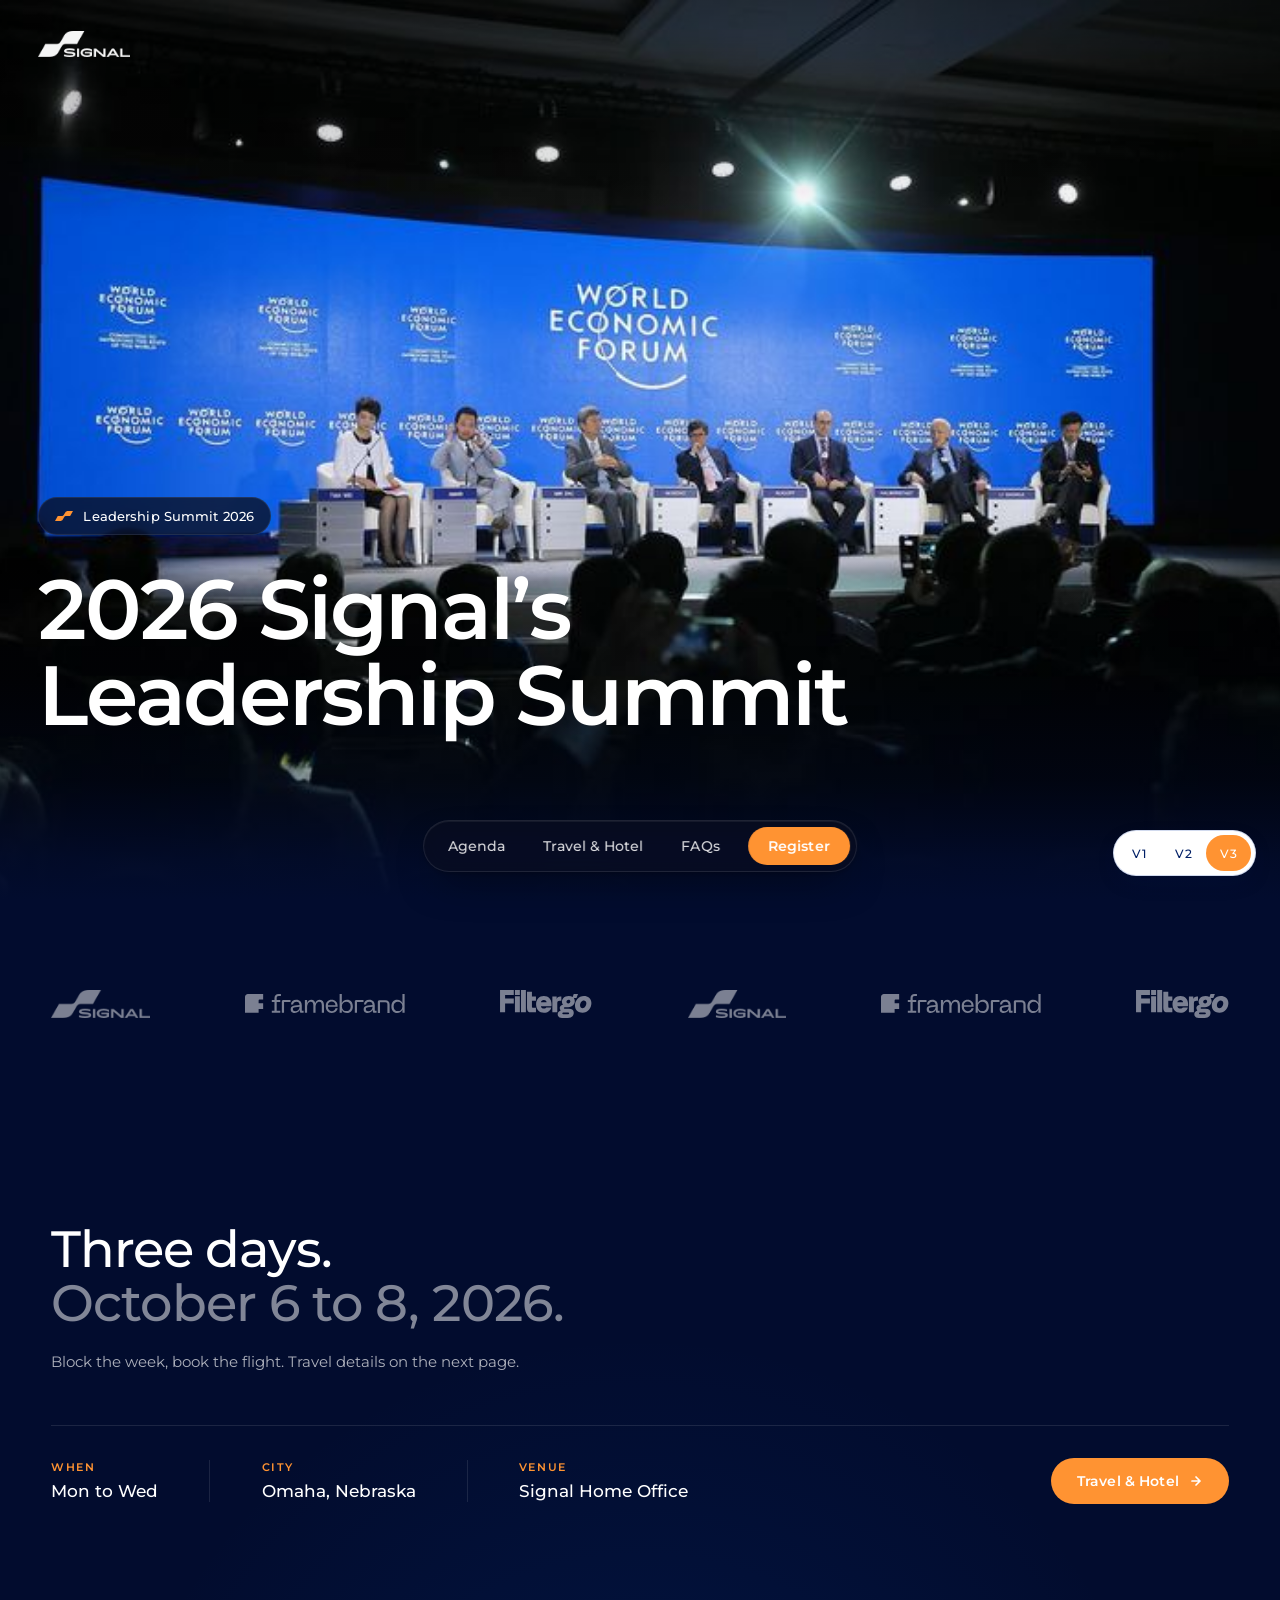
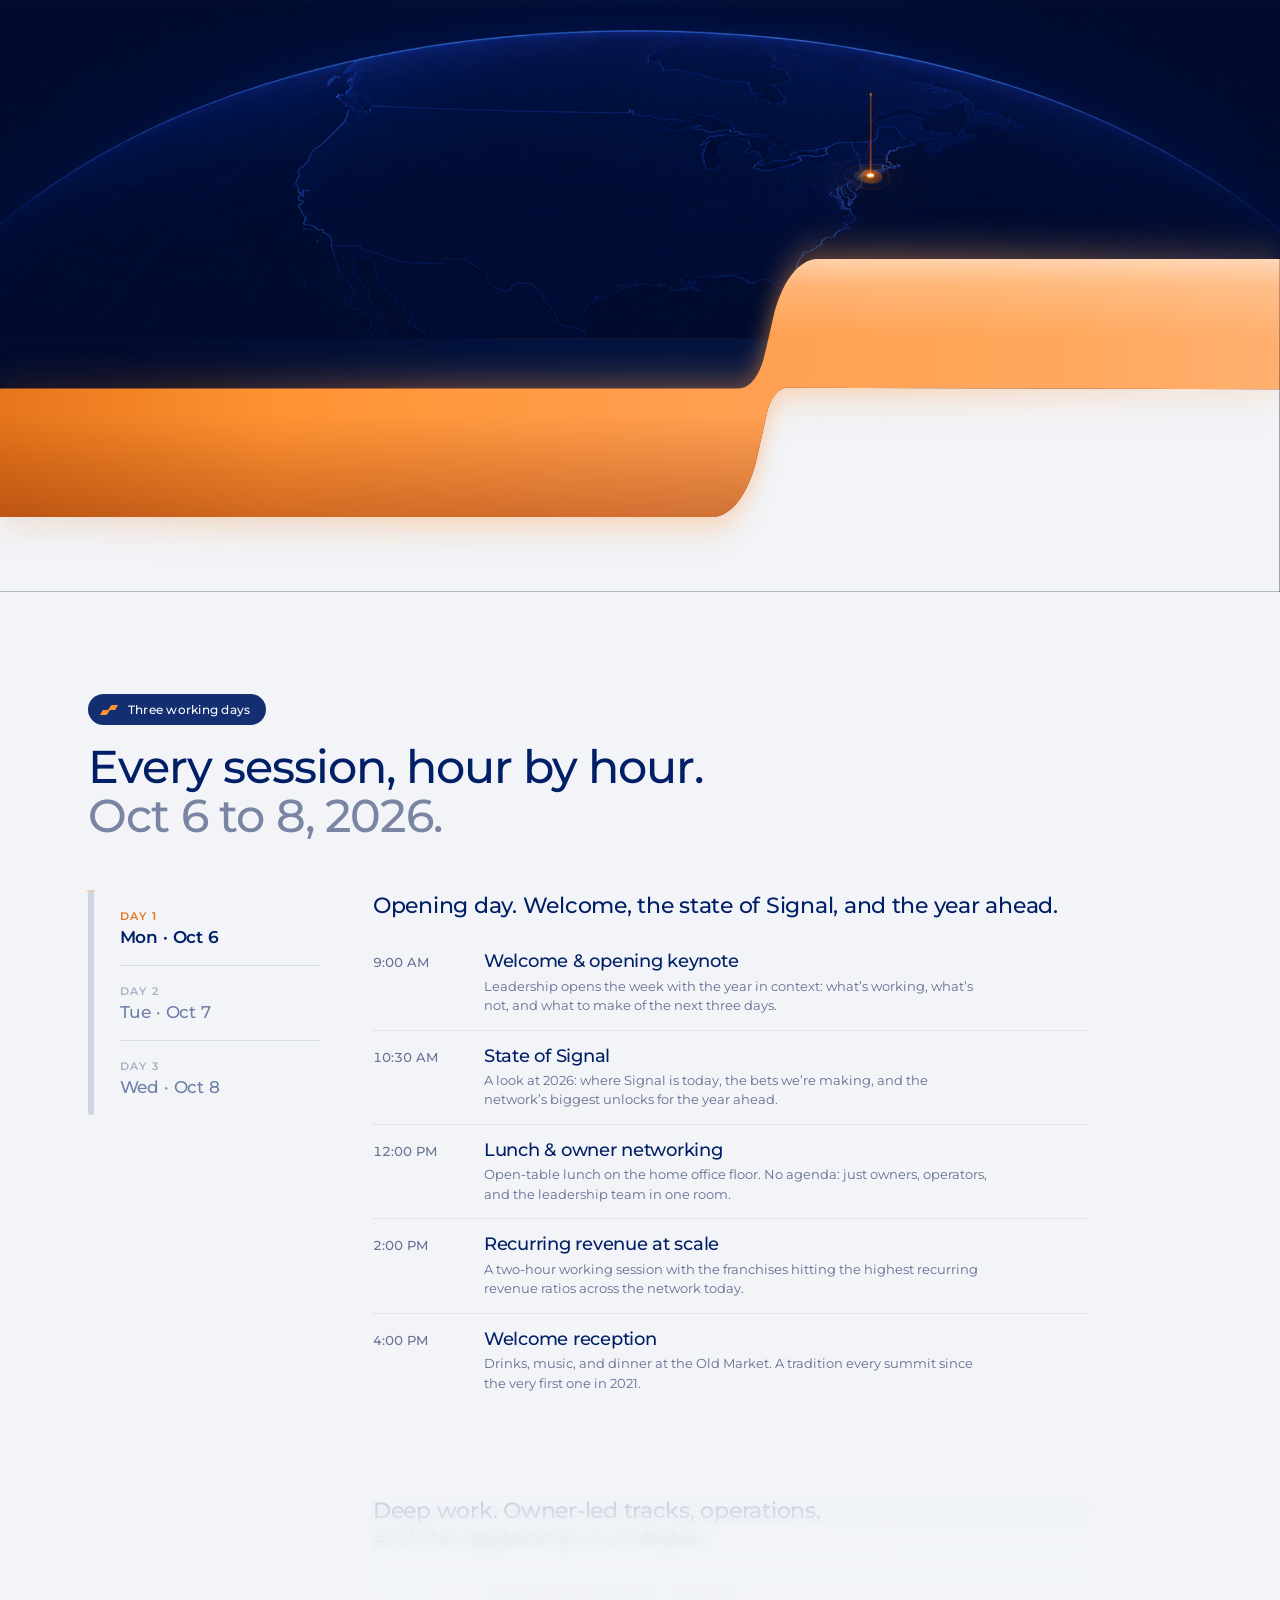
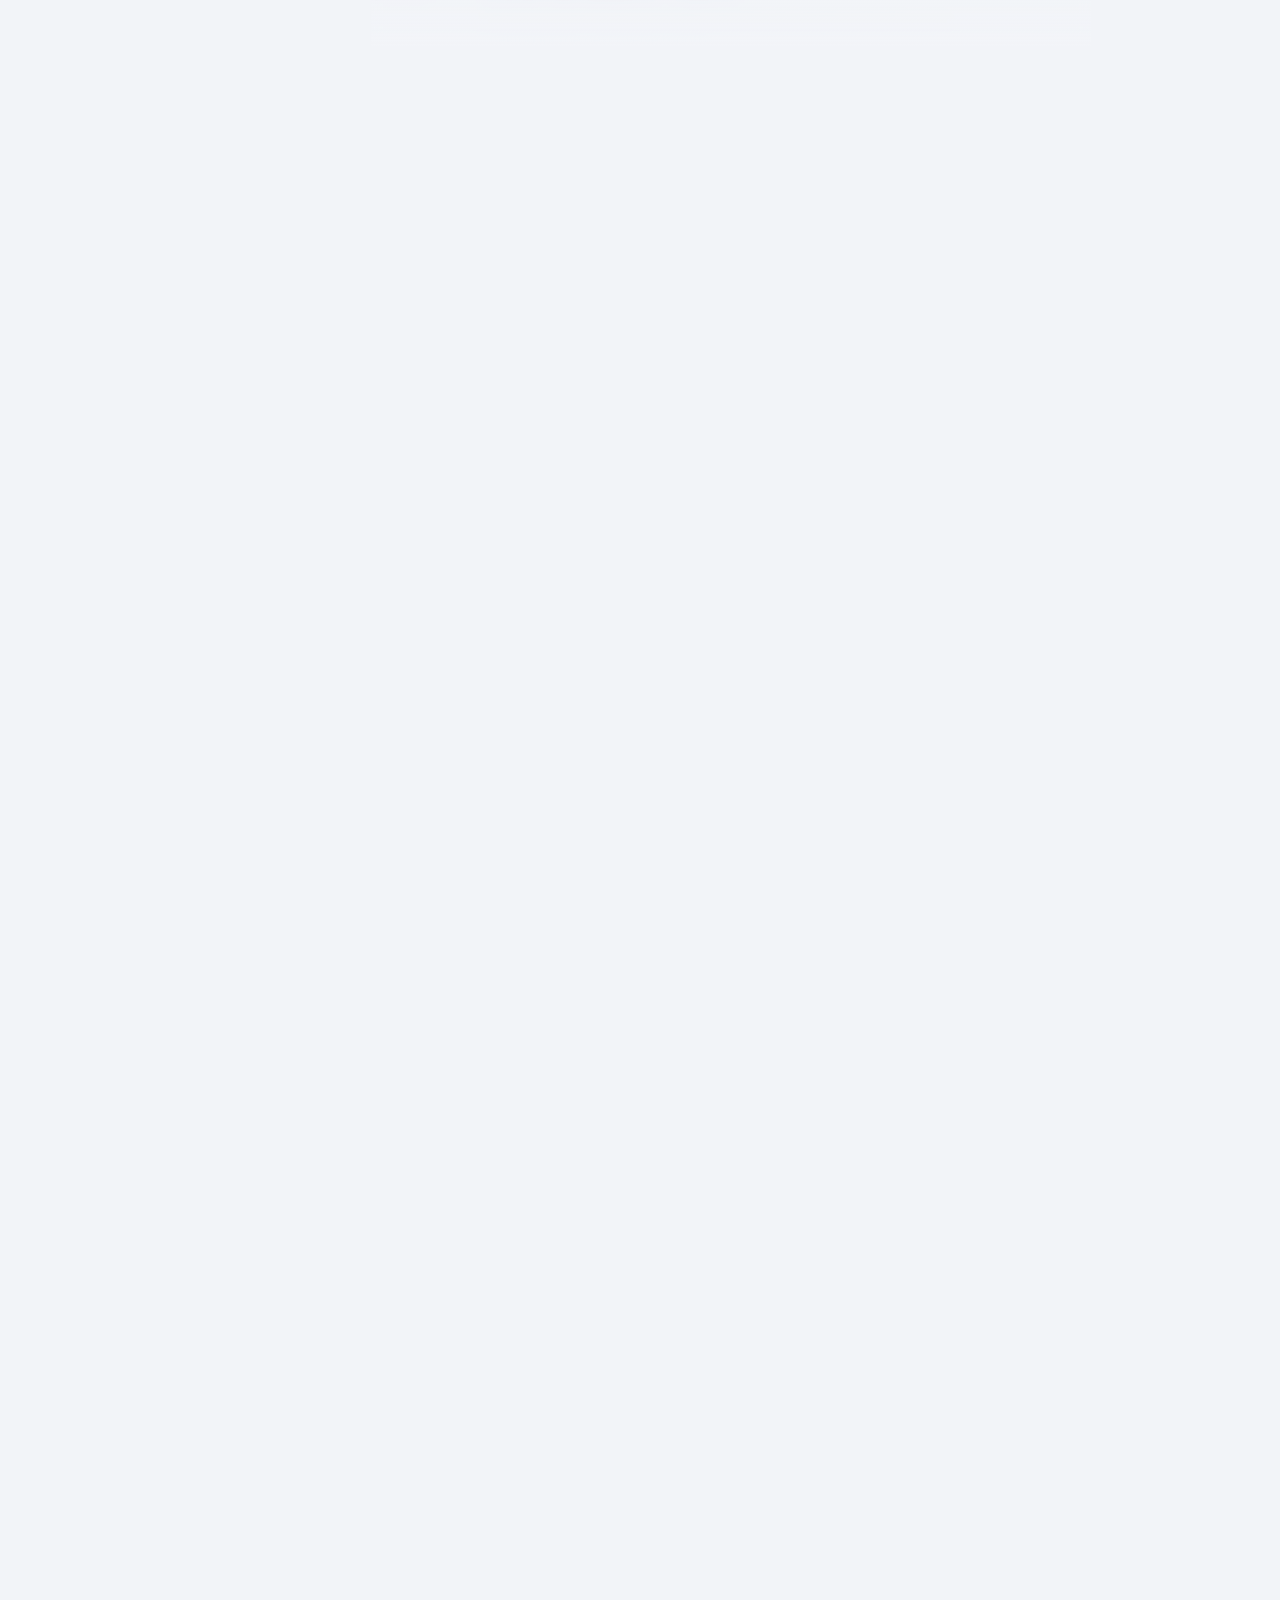
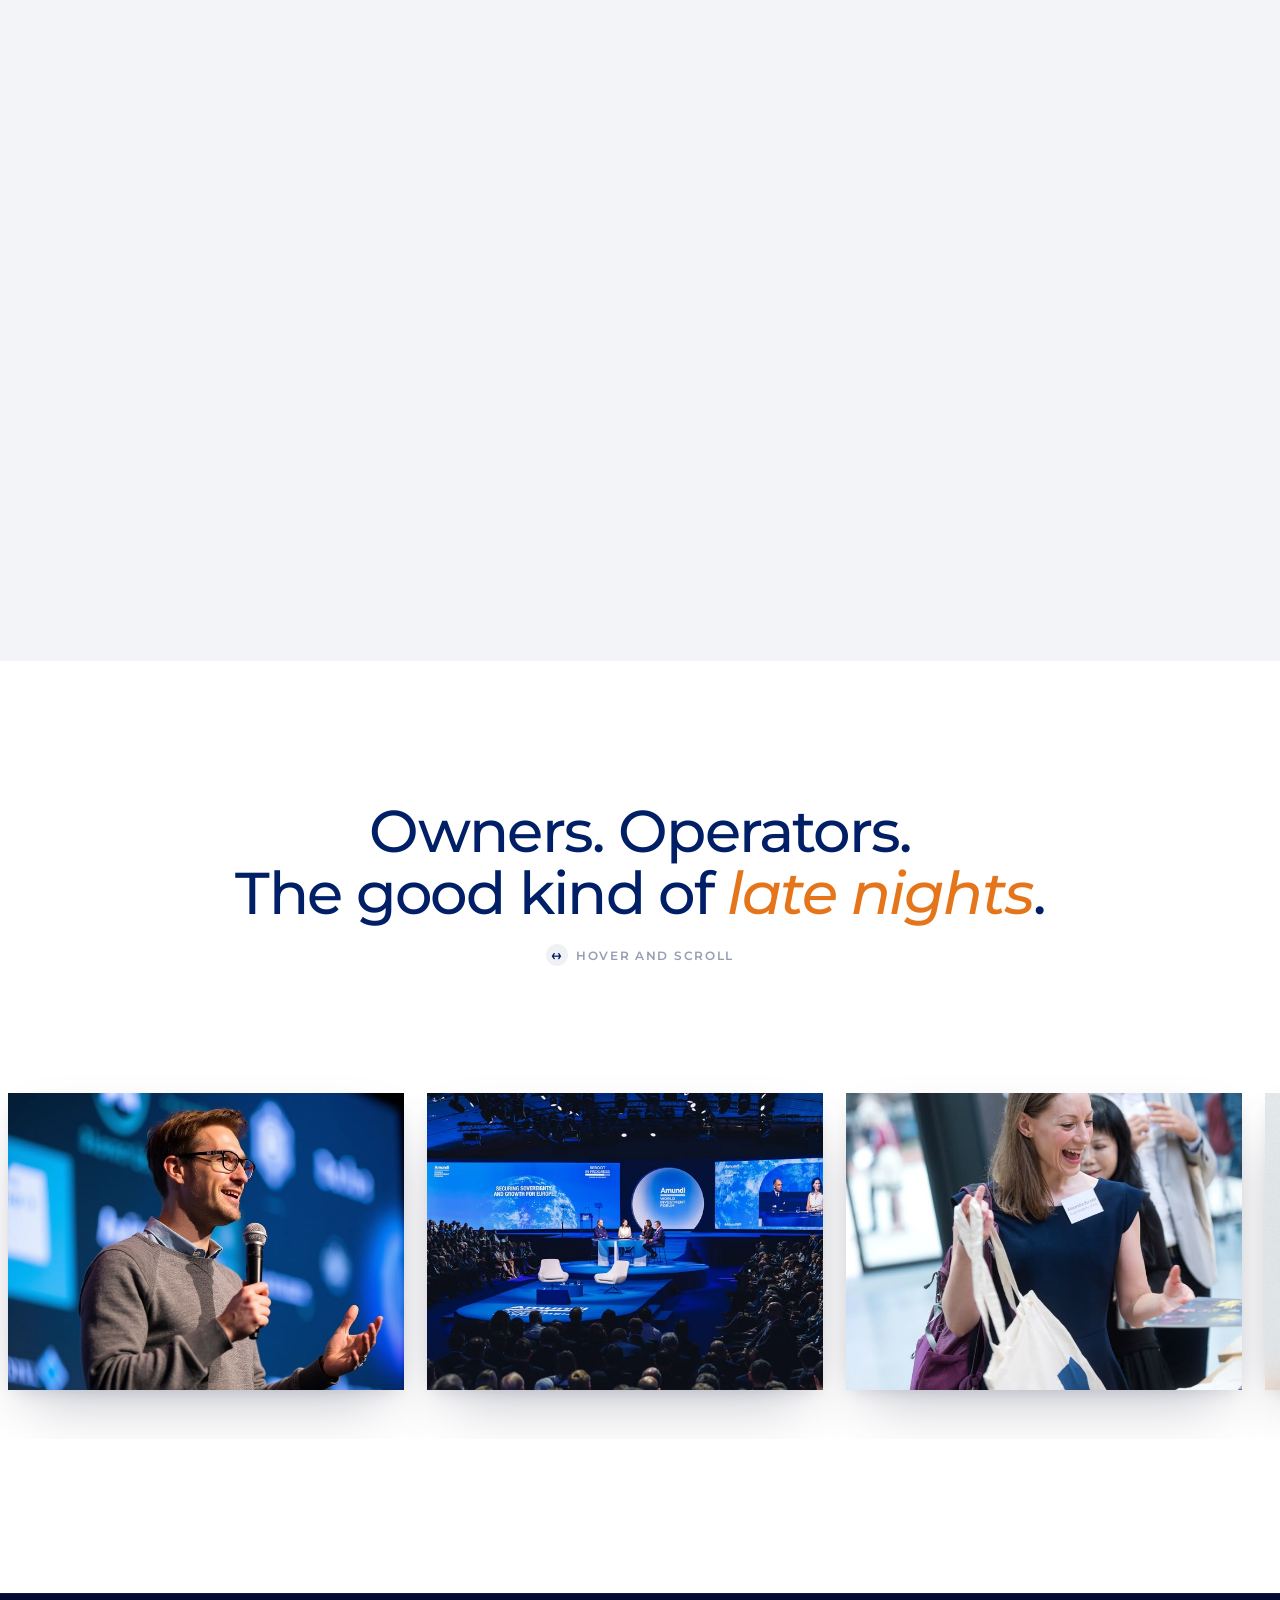
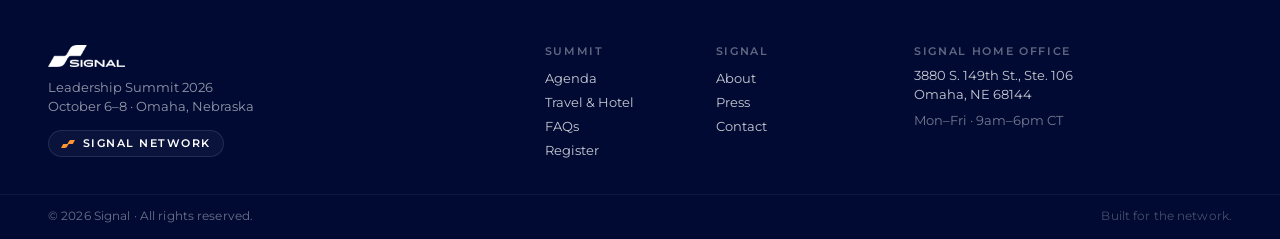
==== site/index.html @ 384e2e18 "Swap V1 and V3: V3 is now the site root Vercel's filesystem matching beat the previous rewrite rules" ====
<!doctype html>
<html lang="en">
<head>
  <meta charset="utf-8" />
  <meta name="viewport" content="width=device-width, initial-scale=1" />
  <title>Leadership Summit 2026 — Signal · V3</title>
  <meta name="description" content="Signal Leadership Summit 2026 — three days for franchise leaders. October 6–8, 2026, Omaha, NE." />

  <link rel="preconnect" href="https://fonts.googleapis.com" />
  <link rel="preconnect" href="https://fonts.gstatic.com" crossorigin />
  <link rel="stylesheet" href="https://fonts.googleapis.com/css2?family=Montserrat:wght@400;500;600;700&display=swap" />

  <link rel="stylesheet" href="styles.css" />
</head>
<body>

  <!-- ============================================================== -->
  <!-- NAV — transparent over hero, full-width, matches Digidop pattern -->
  <!-- ============================================================== -->
  <header class="nav">
    <div class="nav__inner">
      <a class="nav__logo" href="/" aria-label="Signal — home">
        <img src="assets/signal-logo.png" alt="Signal" class="nav__logo-img" />
      </a>
    </div>
  </header>

  <!-- ============================================================== -->
  <!-- FLOATING TRAY — center-screen, bottom-anchored pill nav.        -->
  <!-- Adapts color to the section behind it (dark/light) via JS.      -->
  <!-- Register sits on the right as a filled CTA.                     -->
  <!-- ============================================================== -->
  <nav class="tray-nav" aria-label="Sections" data-theme="dark">
    <div class="tray-nav__group">
      <a href="agenda.html" class="tray-nav__link">Agenda</a>
      <a href="travel.html" class="tray-nav__link">Travel &amp; Hotel</a>
      <a href="faqs.html" class="tray-nav__link">FAQs</a>
    </div>
    <a href="register.html" class="tray-nav__cta">Register</a>
  </nav>

  <main>

    <!-- ============================================================== -->
    <!-- HERO — full-bleed video background, twin pills, big headline    -->
    <!-- Bottom fades smoothly to Signal Blue for next section's seam.   -->
    <!-- ============================================================== -->
    <section class="hero">
      <video class="hero__video"
             src="assets/video-thumbnail.mov"
             poster="assets/video-thumbnail.jpeg"
             autoplay muted loop playsinline
             preload="auto"
             aria-hidden="true"></video>

      <!-- Layered overlays:
           - top vignette so nav reads clearly
           - mid clear so video shows through under the pills
           - bottom blue ramp so the seam to the next blue section is invisible -->
      <div class="hero__overlay hero__overlay--top"    aria-hidden="true"></div>
      <div class="hero__overlay hero__overlay--bottom" aria-hidden="true"></div>

      <div class="hero__content">
        <div class="hero__pills">
          <span class="hero__pill">
            <span class="hero__pill-mark" aria-hidden="true">
              <svg viewBox="0 0 117 65" fill="none" xmlns="http://www.w3.org/2000/svg">
                <path d="M98.5 32.5L117 0H83.6759C76.7307 0 70.2827 3.6031 66.6427 9.51805L55.4286 27.741C53.6086 30.6984 50.3847 32.5 46.912 32.5H18L0 65H33.5253C40.6318 65 47.2046 61.229 50.7912 55.0939L61.1044 37.453C62.8977 34.3855 66.1841 32.5 69.7374 32.5H98.5Z" fill="currentColor"/>
              </svg>
            </span>
            Leadership Summit 2026
          </span>

        </div>

        <h1 class="hero__title">
          2026 Signal&rsquo;s<br />Leadership Summit
        </h1>
      </div>
    </section>

    <!-- ============================================================== -->
    <!-- LOGO STRIP — partner / client logos, muted, evenly spaced       -->
    <!-- ============================================================== -->
    <section class="logos" aria-label="Signal network">
      <div class="logos__inner">
        <img class="logos__item" src="assets/logo-team-signal.png" alt="Signal" />
        <img class="logos__item" src="assets/logo-framebrand.svg" alt="Framebrand" />
        <img class="logos__item" src="assets/logo-wordmark.svg" alt="Filtergo" />
        <img class="logos__item" src="assets/logo-team-signal.png" alt="Signal" aria-hidden="true" />
        <img class="logos__item" src="assets/logo-framebrand.svg" alt="" aria-hidden="true" />
        <img class="logos__item" src="assets/logo-wordmark.svg" alt="" aria-hidden="true" />
      </div>
    </section>


    <!-- ============================================================== -->
    <!-- SUMMIT DETAILS — pill + dates-led headline + facts + CTA + dome -->
    <!-- ============================================================== -->
    <section class="summit-details" id="about">
      <div class="summit-details__inner">

        <header class="summit-details__header">
          <h2 class="summit-details__heading">Three days. <span class="summit-details__heading-dates">October 6 to 8, 2026.</span></h2>
          <p class="summit-details__support">Block the week, book the flight. Travel details on the next page.</p>
        </header>

        <div class="summit-details__row">
          <ul class="summit-details__facts">
            <li class="summit-details__fact">
              <span class="summit-details__fact-label">When</span>
              <span class="summit-details__fact-value">Mon to Wed</span>
            </li>
            <li class="summit-details__fact">
              <span class="summit-details__fact-label">City</span>
              <span class="summit-details__fact-value">Omaha, Nebraska</span>
            </li>
            <li class="summit-details__fact">
              <span class="summit-details__fact-label">Venue</span>
              <span class="summit-details__fact-value">Signal Home Office</span>
            </li>
          </ul>

          <a href="travel.html" class="summit-details__cta">
            Travel &amp; Hotel
            <svg class="summit-details__cta-arrow" viewBox="0 0 14 14" fill="none" aria-hidden="true">
              <path d="M3 7h8M7 3l4 4-4 4" stroke="currentColor" stroke-width="1.7" stroke-linecap="round" stroke-linejoin="round"/>
            </svg>
          </a>
        </div>

      </div>

      <!-- Globe horizon: cinematic full-bleed band showing North America
           with an orange marker. Sits below the content, above the ribbon. -->
      <div class="summit-details__globe" aria-hidden="true">
        <img src="assets/globe.png" alt="" loading="lazy" />
      </div>

      <!-- ============================================================== -->
      <!-- Ribbon transition — orange curve handing off to grey agenda.    -->
      <!-- ============================================================== -->
      <div class="summit-details__transition" aria-hidden="true">
        <svg class="ribbon-svg" viewBox="0 0 1801 225" preserveAspectRatio="none" xmlns="http://www.w3.org/2000/svg">
          <defs>
            <linearGradient id="v3-rg-glow" x1="0" y1="87.5" x2="1801" y2="87.5" gradientUnits="userSpaceOnUse">
              <stop offset="0%"   stop-color="#D85B0A" stop-opacity="0.20" />
              <stop offset="35%"  stop-color="#FF9332" stop-opacity="0.55" />
              <stop offset="70%"  stop-color="#FFA050" stop-opacity="0.60" />
              <stop offset="100%" stop-color="#FFB070" stop-opacity="0.32" />
            </linearGradient>
            <linearGradient id="v3-rg-hero" x1="0" y1="0" x2="1801" y2="175" gradientUnits="userSpaceOnUse">
              <stop offset="0%"   stop-color="#E5751A" />
              <stop offset="22%"  stop-color="#FF9332" />
              <stop offset="55%"  stop-color="#FF9F50" />
              <stop offset="82%"  stop-color="#FFA85C" />
              <stop offset="100%" stop-color="#FFB070" />
            </linearGradient>
            <linearGradient id="v3-rg-specular" x1="0" y1="0" x2="0" y2="175" gradientUnits="userSpaceOnUse">
              <stop offset="0%"   stop-color="#FFFFFF" stop-opacity="0.50" />
              <stop offset="10%"  stop-color="#FFFFFF" stop-opacity="0.20" />
              <stop offset="30%"  stop-color="#FFFFFF" stop-opacity="0" />
            </linearGradient>
            <linearGradient id="v3-rg-depth" x1="0" y1="0" x2="0" y2="175" gradientUnits="userSpaceOnUse">
              <stop offset="60%"  stop-color="#7A2A00" stop-opacity="0" />
              <stop offset="100%" stop-color="#7A2A00" stop-opacity="0.35" />
            </linearGradient>
            <filter id="v3-rg-blur" x="-15%" y="-50%" width="130%" height="200%">
              <feGaussianBlur stdDeviation="14" />
            </filter>
          </defs>

          <path class="ribbon-bg-below"
            d="M0 174.5 H1001.77 C1029.04 174.5 1053.83 158.656 1065.29 133.903 L1078.67 105.006 C1083.75 94.03 1094.75 87.0109 1106.84 87.0278 L1800.5 88 V225 H0 Z"
            fill="#F2F4F8" />

          <g class="ribbon-layer ribbon-layer--glow" filter="url(#v3-rg-blur)">
            <path
              d="M0 174.5V87.5H1039.83C1055.21 87.5 1069.23 78.6778 1075.89 64.8092L1087.94 39.7088C1099.59 15.4387 1124.13 0 1151.05 0H1800.5V88L1106.84 87.0278C1094.75 87.0109 1083.75 94.03 1078.67 105.006L1065.29 133.903C1053.83 158.656 1029.04 174.5 1001.77 174.5H0Z"
              fill="url(#v3-rg-glow)" />
          </g>

          <g class="ribbon-layer ribbon-layer--hero">
            <path
              d="M0 174.5V87.5H1039.83C1055.21 87.5 1069.23 78.6778 1075.89 64.8092L1087.94 39.7088C1099.59 15.4387 1124.13 0 1151.05 0H1800.5V88L1106.84 87.0278C1094.75 87.0109 1083.75 94.03 1078.67 105.006L1065.29 133.903C1053.83 158.656 1029.04 174.5 1001.77 174.5H0Z"
              fill="url(#v3-rg-hero)" />
          </g>

          <g class="ribbon-layer ribbon-layer--depth" style="mix-blend-mode: multiply;">
            <path
              d="M0 174.5V87.5H1039.83C1055.21 87.5 1069.23 78.6778 1075.89 64.8092L1087.94 39.7088C1099.59 15.4387 1124.13 0 1151.05 0H1800.5V88L1106.84 87.0278C1094.75 87.0109 1083.75 94.03 1078.67 105.006L1065.29 133.903C1053.83 158.656 1029.04 174.5 1001.77 174.5H0Z"
              fill="url(#v3-rg-depth)" />
          </g>

          <g class="ribbon-layer ribbon-layer--specular" style="mix-blend-mode: screen;">
            <path
              d="M0 174.5V87.5H1039.83C1055.21 87.5 1069.23 78.6778 1075.89 64.8092L1087.94 39.7088C1099.59 15.4387 1124.13 0 1151.05 0H1800.5V88L1106.84 87.0278C1094.75 87.0109 1083.75 94.03 1078.67 105.006L1065.29 133.903C1053.83 158.656 1029.04 174.5 1001.77 174.5H0Z"
              fill="url(#v3-rg-specular)" />
          </g>
        </svg>
      </div>
    </section>


    <!-- ============================================================== -->
    <!-- AGENDA — 3-day session breakdown. Left rail of days w/ scroll  -->
    <!-- progress bar; right side is a scroll-pinned stage that cross-   -->
    <!-- fades day frames as the user scrolls. Below the active day, a   -->
    <!-- soft white-blur band veils the next day, hinting more to come.  -->
    <!-- ============================================================== -->
    <section class="agenda" id="agenda">
      <div class="agenda__inner">
        <header class="agenda__head">
          <span class="agenda__pill">
            <span class="agenda__pill-mark" aria-hidden="true">
              <svg viewBox="0 0 117 65" fill="none" xmlns="http://www.w3.org/2000/svg">
                <path d="M98.5 32.5L117 0H83.6759C76.7307 0 70.2827 3.6031 66.6427 9.51805L55.4286 27.741C53.6086 30.6984 50.3847 32.5 46.912 32.5H18L0 65H33.5253C40.6318 65 47.2046 61.229 50.7912 55.0939L61.1044 37.453C62.8977 34.3855 66.1841 32.5 69.7374 32.5H98.5Z" fill="currentColor"/>
              </svg>
            </span>
            Three working days
          </span>
          <h2 class="agenda__heading">
            Every session, hour by hour. <span class="agenda__heading-dates">Oct 6 to 8, 2026.</span>
          </h2>
        </header>

        <!-- Horizontal day pager (visible on tablet/mobile only). -->
        <nav class="agenda__pager" aria-label="Jump to day">
          <div class="agenda__pager-track" aria-hidden="true">
            <span class="agenda__pager-fill" data-pager-fill></span>
          </div>
          <ol class="agenda__pager-list">
            <li><button type="button" class="agenda__pager-item is-active" data-day-target="0"><span>Day 1</span><em>Mon &middot; Oct 6</em></button></li>
            <li><button type="button" class="agenda__pager-item" data-day-target="1"><span>Day 2</span><em>Tue &middot; Oct 7</em></button></li>
            <li><button type="button" class="agenda__pager-item" data-day-target="2"><span>Day 3</span><em>Wed &middot; Oct 8</em></button></li>
          </ol>
        </nav>

        <!-- Two-column body: left rail (sticky day index + progress bar)
             and the scroll-pinned stage on the right. -->
        <div class="agenda__body">

          <!-- LEFT RAIL — sticky, with scroll-progress bar + day list. -->
          <aside class="agenda__rail" aria-hidden="true">
            <div class="agenda__rail-inner">
              <div class="agenda__progress">
                <span class="agenda__progress-fill" data-progress-fill></span>
              </div>
              <ol class="agenda__days">
                <li>
                  <button type="button" class="agenda__day is-active" data-day-target="0">
                    <span class="agenda__day-label">Day 1</span>
                    <span class="agenda__day-date">Mon &middot; Oct 6</span>
                  </button>
                </li>
                <li>
                  <button type="button" class="agenda__day" data-day-target="1">
                    <span class="agenda__day-label">Day 2</span>
                    <span class="agenda__day-date">Tue &middot; Oct 7</span>
                  </button>
                </li>
                <li>
                  <button type="button" class="agenda__day" data-day-target="2">
                    <span class="agenda__day-label">Day 3</span>
                    <span class="agenda__day-date">Wed &middot; Oct 8</span>
                  </button>
                </li>
              </ol>
            </div>
          </aside>

          <!-- RIGHT — scroll-pinned stage. -->
          <div class="agenda__stage" data-days="3">
            <div class="agenda__pin">
              <div class="agenda__viewport">

                <!-- ===== DAY 1 ===== -->
                <article class="agenda__frame is-current" data-day="0">
                  <header class="agenda__frame-head">
                    <p class="agenda__frame-summary">Opening day. Welcome, the state of Signal, and the year ahead.</p>
                  </header>
                  <div class="agenda__list">
                    <article class="agenda__row">
                      <p class="agenda__time">9:00 AM</p>
                      <div class="agenda__main">
                        <p class="agenda__title">Welcome &amp; opening keynote</p>
                        <p class="agenda__desc">Leadership opens the week with the year in context: what&rsquo;s working, what&rsquo;s not, and what to make of the next three days.</p>
                      </div>
                    </article>
                    <article class="agenda__row">
                      <p class="agenda__time">10:30 AM</p>
                      <div class="agenda__main">
                        <p class="agenda__title">State of Signal</p>
                        <p class="agenda__desc">A look at 2026: where Signal is today, the bets we&rsquo;re making, and the network&rsquo;s biggest unlocks for the year ahead.</p>
                      </div>
                    </article>
                    <article class="agenda__row">
                      <p class="agenda__time">12:00 PM</p>
                      <div class="agenda__main">
                        <p class="agenda__title">Lunch &amp; owner networking</p>
                        <p class="agenda__desc">Open-table lunch on the home office floor. No agenda: just owners, operators, and the leadership team in one room.</p>
                      </div>
                    </article>
                    <article class="agenda__row">
                      <p class="agenda__time">2:00 PM</p>
                      <div class="agenda__main">
                        <p class="agenda__title">Recurring revenue at scale</p>
                        <p class="agenda__desc">A two-hour working session with the franchises hitting the highest recurring revenue ratios across the network today.</p>
                      </div>
                    </article>
                    <article class="agenda__row">
                      <p class="agenda__time">4:00 PM</p>
                      <div class="agenda__main">
                        <p class="agenda__title">Welcome reception</p>
                        <p class="agenda__desc">Drinks, music, and dinner at the Old Market. A tradition every summit since the very first one in 2021.</p>
                      </div>
                    </article>
                  </div>
                </article>

                <!-- ===== DAY 2 ===== -->
                <article class="agenda__frame" data-day="1">
                  <header class="agenda__frame-head">
                    <p class="agenda__frame-summary">Deep work. Owner-led tracks, operations, and the leadership roundtable.</p>
                  </header>
                  <div class="agenda__list">
                    <article class="agenda__row">
                      <p class="agenda__time">8:30 AM</p>
                      <div class="agenda__main">
                        <p class="agenda__title">Owner-led sessions &middot; Track A</p>
                        <p class="agenda__desc">Three concurrent owner-led tracks. Pick the one closest to the bet you&rsquo;re making for the next twelve months.</p>
                      </div>
                    </article>
                    <article class="agenda__row">
                      <p class="agenda__time">10:30 AM</p>
                      <div class="agenda__main">
                        <p class="agenda__title">Operational deep dive</p>
                        <p class="agenda__desc">The systems Signal franchises use to move from steady to standout. Built and led by the operators running them.</p>
                      </div>
                    </article>
                    <article class="agenda__row">
                      <p class="agenda__time">12:00 PM</p>
                      <div class="agenda__main">
                        <p class="agenda__title">Lunch &amp; lightning talks</p>
                        <p class="agenda__desc">Five-minute lightning talks from owners, over lunch. Quick wins, hard lessons, and one rotten idea that almost worked.</p>
                      </div>
                    </article>
                    <article class="agenda__row">
                      <p class="agenda__time">1:30 PM</p>
                      <div class="agenda__main">
                        <p class="agenda__title">Leadership roundtable</p>
                        <p class="agenda__desc">Closed-door working session with Signal&rsquo;s executive team. Bring the questions you&rsquo;ve been saving all year.</p>
                      </div>
                    </article>
                    <article class="agenda__row">
                      <p class="agenda__time">3:30 PM</p>
                      <div class="agenda__main">
                        <p class="agenda__title">Sales &amp; marketing workshop</p>
                        <p class="agenda__desc">A hands-on workshop on the channels driving the most efficient sales for Signal franchises today.</p>
                      </div>
                    </article>
                  </div>
                </article>

                <!-- ===== DAY 3 ===== -->
                <article class="agenda__frame" data-day="2">
                  <header class="agenda__frame-head">
                    <p class="agenda__frame-summary">Looking forward. Fireside, the 2027 preview, and the close.</p>
                  </header>
                  <div class="agenda__list">
                    <article class="agenda__row">
                      <p class="agenda__time">9:00 AM</p>
                      <div class="agenda__main">
                        <p class="agenda__title">Fireside with leadership</p>
                        <p class="agenda__desc">A 90-minute fireside with Signal&rsquo;s executive team. Honest, on the record, the conversation that closes the summit with momentum.</p>
                      </div>
                    </article>
                    <article class="agenda__row">
                      <p class="agenda__time">11:00 AM</p>
                      <div class="agenda__main">
                        <p class="agenda__title">2027 strategy preview</p>
                        <p class="agenda__desc">First look at the 2027 strategy, six months ahead of the public roadmap. For Signal owners and key employees only.</p>
                      </div>
                    </article>
                    <article class="agenda__row">
                      <p class="agenda__time">12:30 PM</p>
                      <div class="agenda__main">
                        <p class="agenda__title">Closing lunch</p>
                        <p class="agenda__desc">The last lunch of the summit. Last questions, last handshakes, last reservations to lock in before next year.</p>
                      </div>
                    </article>
                    <article class="agenda__row">
                      <p class="agenda__time">2:00 PM</p>
                      <div class="agenda__main">
                        <p class="agenda__title">Tours &amp; open Q&amp;A</p>
                        <p class="agenda__desc">Optional home-office tours and small-group Q&amp;A with the leadership team. Wrap up at your own pace.</p>
                      </div>
                    </article>
                  </div>
                </article>

                <!-- Frosted veil over the bottom of the viewport — hints
                     at the next day sitting beneath the active one. -->
                <div class="agenda__veil" aria-hidden="true"></div>
              </div>
            </div>
          </div>
        </div>
      </div>
    </section>


    <!-- ============================================================== -->
    <!-- REEL — horizontal scroll-on-hover slider. Cards tilt + scale    -->
    <!-- in 3D as they pass through the focus zone. Lerped scroll for    -->
    <!-- buttery feel. Uses the same image set as the old glimpses grid. -->
    <!-- ============================================================== -->
    <section class="reel" aria-label="A glimpse into the Summit">
      <div class="reel__inner">
        <header class="reel__head">
          <h2 class="reel__heading">Owners. Operators.<br />The good kind of <em>late nights</em>.</h2>
          <p class="reel__hint" aria-hidden="true">
            <span class="reel__hint-mark">↔</span>
            Hover and scroll
          </p>
        </header>
      </div>

      <div class="reel__stage" data-reel role="region" tabindex="0" aria-label="Image carousel, scroll horizontally">
        <div class="reel__track" data-reel-track>
          <figure class="reel__card" data-idx="0"><img src="assets/glimpses/g1.jpeg" alt="Summit moment" loading="lazy" /></figure>
          <figure class="reel__card" data-idx="1"><img src="assets/glimpses/g2.jpeg" alt="Summit moment" loading="lazy" /></figure>
          <figure class="reel__card" data-idx="2"><img src="assets/glimpses/g3.jpeg" alt="Summit moment" loading="lazy" /></figure>
          <figure class="reel__card" data-idx="3"><img src="assets/glimpses/g5.jpeg" alt="Summit moment" loading="lazy" /></figure>
          <figure class="reel__card" data-idx="4"><img src="assets/glimpses/g7.jpeg" alt="Summit moment" loading="lazy" /></figure>
          <figure class="reel__card" data-idx="5"><img src="assets/glimpses/g9.jpeg" alt="Summit moment" loading="lazy" /></figure>
        </div>
      </div>
    </section>


  </main>


  <!-- ============================================================== -->
  <!-- FOOTER                                                          -->
  <!-- ============================================================== -->
  <footer class="footer">
    <div class="footer__inner">
      <div class="footer__brand">
        <img src="assets/signal-logo.png" alt="Signal" class="footer__logo" />
        <p class="footer__tagline">
          Leadership Summit 2026<br />
          October 6&ndash;8 &middot; Omaha, Nebraska
        </p>
        <span class="footer__badge">
          <span class="footer__badge-mark" aria-hidden="true">
            <svg viewBox="0 0 117 65" fill="none" xmlns="http://www.w3.org/2000/svg">
              <path d="M98.5 32.5L117 0H83.6759C76.7307 0 70.2827 3.6031 66.6427 9.51805L55.4286 27.741C53.6086 30.6984 50.3847 32.5 46.912 32.5H18L0 65H33.5253C40.6318 65 47.2046 61.229 50.7912 55.0939L61.1044 37.453C62.8977 34.3855 66.1841 32.5 69.7374 32.5H98.5Z" fill="currentColor"/>
            </svg>
          </span>
          Signal Network
        </span>
      </div>

      <nav class="footer__nav" aria-label="Footer">
        <div class="footer__col">
          <p class="footer__col-head">Summit</p>
          <a href="agenda.html" class="footer__link">Agenda</a>
          <a href="travel.html" class="footer__link">Travel &amp; Hotel</a>
          <a href="faqs.html" class="footer__link">FAQs</a>
          <a href="register.html" class="footer__link">Register</a>
        </div>
        <div class="footer__col">
          <p class="footer__col-head">Signal</p>
          <a href="#about" class="footer__link">About</a>
          <a href="#press" class="footer__link">Press</a>
          <a href="#contact" class="footer__link">Contact</a>
        </div>
      </nav>

      <div class="footer__contact">
        <p class="footer__contact-head">Signal Home Office</p>
        <p class="footer__contact-line">3880 S. 149th St., Ste. 106</p>
        <p class="footer__contact-line">Omaha, NE 68144</p>
        <p class="footer__contact-line footer__contact-line--muted">Mon&ndash;Fri &middot; 9am&ndash;6pm CT</p>
      </div>
    </div>

    <div class="footer__bottom">
      <p class="footer__legal">&copy; 2026 Signal &middot; All rights reserved.</p>
      <p class="footer__legal footer__legal--muted">Built for the network.</p>
    </div>
  </footer>

  <!-- Version toggle (bottom-right, matches V1/V2 styling) -->
  <div class="version-toggle" role="group" aria-label="Design version">
    <a class="version-toggle__btn" href="/v1/" aria-pressed="false">V1</a>
    <a class="version-toggle__btn" href="/v1/" aria-pressed="false">V2</a>
    <button type="button" class="version-toggle__btn is-active" aria-pressed="true">V3</button>
  </div>

  <script src="script.js?v=5"></script>
  <script type="module" src="reel.js?v=1"></script>
</body>
</html>
---- site/styles.css ----
/* ============================================================== */
/*  Signal Leadership Summit 2026 — V3                            */
/*  Hero pass: full-bleed video, twin pills, big headline         */
/* ============================================================== */

:root {
  --signal-orange:      #FF9332;
  --signal-orange-hot:  #FFB37A;
  --signal-orange-deep: #E5751A;
  --signal-blue:        #0032A0;
  --signal-blue-deep:   #001F66;
  /* Matched to the deep midnight navy of the globe image (assets/globe.png)
     so the section bg blends seamlessly into the globe horizon band. */
  --signal-blue-ink:    #020C2E;
  --white:              #FFFFFF;

  --font-sans:          'Montserrat', system-ui, -apple-system, sans-serif;
  --container:          1280px;
  --gutter:             clamp(1.25rem, 4vw, 3rem);
  --nav-h:              88px;
}

* { box-sizing: border-box; }

html, body {
  margin: 0;
  padding: 0;
  background: var(--signal-blue-ink);
  color: var(--white);
  font-family: var(--font-sans);
  font-weight: 400;
  -webkit-font-smoothing: antialiased;
  -moz-osx-font-smoothing: grayscale;
  /* `clip` (not `hidden`) so position:sticky descendants work.
     overflow:hidden promotes a scroll container which breaks sticky. */
  overflow-x: clip;
}

img, svg { display: block; max-width: 100%; }
a { color: inherit; text-decoration: none; }
button { font: inherit; color: inherit; background: none; border: 0; padding: 0; cursor: pointer; }
main { display: block; }


/* ============================================================== */
/*  NAV — sits over the video, transparent, white text             */
/* ============================================================== */
.nav {
  position: absolute;
  inset: 0 0 auto 0;
  z-index: 30;
  height: var(--nav-h);
  background: transparent;
}
.nav__inner {
  max-width: 1480px;
  height: 100%;
  margin: 0 auto;
  padding: 0 clamp(1.5rem, 3vw, 3.25rem);
  display: grid;
  grid-template-columns: auto 1fr auto;
  align-items: center;
  gap: 24px;
}
.nav__logo {
  display: inline-flex;
  align-items: center;
}
.nav__logo-img {
  height: 26px;
  width: auto;
  filter: brightness(0) invert(1);
  opacity: 0.96;
}
.nav__center {
  justify-self: start;
  margin-left: 36px;
  display: flex;
  gap: clamp(20px, 2.4vw, 36px);
  align-items: center;
}
.nav__right {
  display: flex;
  align-items: center;
  gap: clamp(18px, 2vw, 30px);
}
.nav__link {
  display: inline-flex;
  align-items: center;
  gap: 6px;
  font-size: 14px;
  font-weight: 500;
  letter-spacing: 0;
  color: var(--white);
  opacity: 0.92;
  white-space: nowrap;
  transition: opacity 160ms ease;
}
.nav__link:hover { opacity: 1; }
.nav__link--has-menu .nav__caret {
  width: 9px;
  height: 5px;
  opacity: 0.82;
  margin-top: 1px;
}
.nav__lang {
  font-size: 14px;
  font-weight: 500;
  color: var(--white);
  opacity: 0.86;
  letter-spacing: 0.02em;
}
.nav__cta {
  display: inline-flex;
  align-items: center;
  padding: 12px 22px;
  background: var(--white);
  color: #0B0F1A;
  font-size: 14px;
  font-weight: 600;
  border-radius: 999px;
  transition: background 160ms ease, color 160ms ease, transform 160ms ease;
}
.nav__cta:hover {
  background: var(--signal-orange);
  color: var(--white);
}

@media (max-width: 880px) {
  .nav__center { display: none; }
  .nav__right .nav__link:not(.nav__link--has-menu) { display: none; }
  .nav__lang { display: none; }
}


/* ============================================================== */
/*  TRAY NAV — floating frosted pill, fixed bottom-center.         */
/*  Holds the section links + Register CTA on the right.           */
/*  Adapts to the background it's sitting over:                    */
/*    data-theme="dark"  → white text on dark glass                */
/*    data-theme="light" → blue text on light glass                */
/* ============================================================== */
.tray-nav {
  position: fixed;
  left: 50%;
  bottom: clamp(18px, 2.4vw, 28px);
  transform: translateX(-50%);
  z-index: 40;
  display: inline-flex;
  align-items: center;
  gap: 6px;
  padding: 6px;
  border-radius: 999px;
  backdrop-filter: blur(14px) saturate(140%);
  -webkit-backdrop-filter: blur(14px) saturate(140%);
  transition: background 250ms ease, border-color 250ms ease, box-shadow 250ms ease;
}
.tray-nav__group {
  display: inline-flex;
  align-items: center;
  gap: 2px;
}

/* Dark theme — over dark sections (hero, summit-details, footer) */
.tray-nav[data-theme="dark"] {
  background: rgba(10, 13, 28, 0.62);
  border: 1px solid rgba(255, 255, 255, 0.10);
  box-shadow:
    0 18px 40px -16px rgba(0, 0, 0, 0.55),
    0 2px 6px -2px rgba(0, 0, 0, 0.35),
    inset 0 1px 0 rgba(255, 255, 255, 0.06);
}
.tray-nav[data-theme="dark"] .tray-nav__link {
  color: rgba(255, 255, 255, 0.86);
}
.tray-nav[data-theme="dark"] .tray-nav__link:hover,
.tray-nav[data-theme="dark"] .tray-nav__link.is-active {
  color: var(--white);
  background: rgba(255, 255, 255, 0.08);
}

/* Light theme — over light sections (agenda, glimpses) */
.tray-nav[data-theme="light"] {
  background: rgba(255, 255, 255, 0.78);
  border: 1px solid rgba(0, 22, 77, 0.10);
  box-shadow:
    0 18px 40px -16px rgba(0, 22, 77, 0.18),
    0 2px 6px -2px rgba(0, 22, 77, 0.10),
    inset 0 1px 0 rgba(255, 255, 255, 0.6);
}
.tray-nav[data-theme="light"] .tray-nav__link {
  color: rgba(0, 22, 77, 0.78);
}
.tray-nav[data-theme="light"] .tray-nav__link:hover,
.tray-nav[data-theme="light"] .tray-nav__link.is-active {
  color: var(--signal-blue-ink);
  background: rgba(0, 22, 77, 0.06);
}

.tray-nav__link {
  display: inline-flex;
  align-items: center;
  gap: 8px;
  padding: 10px 18px;
  font-size: 14px;
  font-weight: 500;
  letter-spacing: 0.005em;
  border-radius: 999px;
  white-space: nowrap;
  transition: color 160ms ease, background 160ms ease;
}
.tray-nav__link.is-active::before {
  content: '';
  width: 6px;
  height: 6px;
  border-radius: 999px;
  background: var(--signal-orange);
  box-shadow: 0 0 0 4px rgba(255, 147, 50, 0.18);
}

/* Register CTA inside the tray — always orange, in both themes */
.tray-nav__cta {
  display: inline-flex;
  align-items: center;
  padding: 10px 20px;
  font-size: 14px;
  font-weight: 600;
  letter-spacing: 0.01em;
  color: var(--white);
  background: var(--signal-orange);
  border-radius: 999px;
  white-space: nowrap;
  transition: background 160ms ease, transform 160ms ease, box-shadow 160ms ease;
  margin-left: 4px;
}
.tray-nav__cta:hover {
  background: var(--signal-orange-deep);
  transform: translateY(-1px);
  box-shadow: 0 10px 24px -8px rgba(255, 147, 50, 0.55);
}

@media (max-width: 720px) {
  .tray-nav { padding: 5px; gap: 3px; }
  .tray-nav__group { gap: 0; }
  .tray-nav__link { padding: 9px 14px; font-size: 13px; }
  .tray-nav__cta { padding: 9px 16px; font-size: 13px; }
}
@media (max-width: 560px) {
  .tray-nav { display: none; }
}


/* ============================================================== */
/*  HERO                                                           */
/* ============================================================== */
.hero {
  position: relative;
  width: 100%;
  /* Same proportions as the Digidop hero (≈ 100vh on desktop) */
  min-height: 760px;
  height: 100vh;
  max-height: 1080px;
  overflow: hidden;
  isolation: isolate;
  background: #000;
}

.hero__video {
  position: absolute;
  inset: 0;
  width: 100%;
  height: 100%;
  object-fit: cover;
  object-position: center;
  z-index: 0;
  /* Slight saturation pull keeps the warm midtones reading against the blue overlay */
  filter: saturate(1.05);
}

/* Top vignette — keeps nav legible no matter what frame the loop is on.
   Neutral dark (no blue tint) so the video reads true. */
.hero__overlay--top {
  position: absolute;
  inset: 0 0 auto 0;
  height: 220px;
  z-index: 1;
  pointer-events: none;
  background: linear-gradient(
    to bottom,
    rgba(0, 0, 0, 0.45) 0%,
    rgba(0, 0, 0, 0.15) 60%,
    rgba(0, 0, 0, 0)    100%
  );
}

/* Bottom blue ramp — kept short and concentrated near the seam so the
   video shows in true color through most of the hero. Only the last
   ~25% paints the Signal Blue Ink that meets the next section. */
.hero__overlay--bottom {
  position: absolute;
  inset: auto 0 0 0;
  height: 38%;
  z-index: 1;
  pointer-events: none;
  background: linear-gradient(
    to bottom,
    rgba(2, 12, 46, 0)    0%,
    rgba(2, 12, 46, 0.08) 35%,
    rgba(2, 12, 46, 0.35) 65%,
    rgba(2, 12, 46, 0.85) 88%,
    var(--signal-blue-ink) 100%
  );
}

.hero__content {
  position: relative;
  z-index: 2;
  /* Match the nav__inner shell exactly so the headline's left edge
     lines up with the logo above it. */
  max-width: 1480px;
  margin: 0 auto;
  padding: 0 clamp(1.5rem, 3vw, 3.25rem);
  padding-bottom: clamp(110px, 18vh, 220px);
  height: 100%;
  display: flex;
  flex-direction: column;
  justify-content: flex-end;
}

/* Pills sit just above the headline */
.hero__pills {
  display: flex;
  flex-wrap: wrap;
  gap: 10px;
  margin-bottom: clamp(20px, 2.4vw, 32px);
}
.hero__pill {
  display: inline-flex;
  align-items: center;
  gap: 10px;
  padding: 10px 16px;
  background: rgba(10, 13, 28, 0.74);
  border: 1px solid rgba(255, 255, 255, 0.09);
  color: var(--white);
  border-radius: 999px;
  font-size: 13px;
  font-weight: 500;
  letter-spacing: 0.01em;
  backdrop-filter: blur(10px);
  -webkit-backdrop-filter: blur(10px);
  white-space: nowrap;
}
.hero__pill-mark {
  width: 18px;
  height: 10px;
  color: var(--signal-orange);
  display: inline-flex;
}
.hero__pill-mark svg { width: 100%; height: 100%; }

/* Headline — match Digidop ratio/size: ~4 lines, large, semibold,
   tight line-height, white. Brand rule says H1 is uppercase, but the
   sentence here reads as one continuous line of body-style copy, so
   we set it mixed-case to mirror the Digidop voice while keeping
   Montserrat at brand-weights. */
.hero__title {
  font-family: var(--font-sans);
  font-weight: 600;
  /* Two short lines. Bigger ceiling than the long-copy version so the
     two-line headline lands with the weight a hero deserves. */
  font-size: clamp(48px, 6.6vw, 104px);
  line-height: 1.02;
  letter-spacing: -0.028em;
  color: var(--white);
  margin: 0;
  max-width: 18ch;
}

@media (max-width: 720px) {
  .hero { min-height: 600px; height: 90vh; }
  .hero__title {
    font-size: clamp(32px, 7.6vw, 52px);
    max-width: 100%;
  }
  .hero__pills { gap: 8px; }
  .hero__pill { font-size: 12px; padding: 8px 13px; }
}


/* ============================================================== */
/*  LOGO STRIP                                                     */
/*  Sits directly after hero on the same Signal Blue Ink base so   */
/*  the seam stays invisible. Logos are evenly distributed across  */
/*  the full inner width, muted/desaturated.                       */
/* ============================================================== */
.logos {
  background: var(--signal-blue-ink);
  padding: clamp(56px, 7vw, 96px) 0;
}
.logos__inner {
  max-width: 1480px;
  margin: 0 auto;
  padding: 0 clamp(1.5rem, 4vw, 4rem);
  display: flex;
  align-items: center;
  justify-content: space-between;
  gap: clamp(20px, 4vw, 64px);
  flex-wrap: wrap;
}
.logos__item {
  height: 28px;
  width: auto;
  max-width: 160px;
  object-fit: contain;
  filter: brightness(0) invert(1);
  opacity: 0.48;
  transition: opacity 200ms ease;
}
.logos__item:hover { opacity: 0.86; }

@media (max-width: 720px) {
  .logos__inner { justify-content: center; gap: 28px 40px; }
  .logos__item { height: 22px; }
}


/* ============================================================== */
/*  SUMMIT DETAILS — Where & When                                   */
/*  Pill + dates-led headline + 2 facts + Travel CTA + dot-globe   */
/*  dome anchored at the bottom, intersected by the orange ribbon. */
/* ============================================================== */
.summit-details {
  position: relative;
  background: var(--signal-blue-ink);
  padding: clamp(72px, 9vw, 128px) 0 0;
  overflow: hidden;
  isolation: isolate;
}
/* Soft overlay to lift the dome out of the dark blue */
.summit-details::before {
  content: "";
  position: absolute;
  inset: 0;
  background: radial-gradient(60% 70% at 50% 70%, rgba(0, 80, 200, 0.14), transparent 70%);
  pointer-events: none;
  z-index: 0;
}
.summit-details__inner {
  position: relative;
  z-index: 1;
  max-width: 1280px;
  margin: 0 auto;
  padding: 0 clamp(1.5rem, 4vw, 4rem) clamp(24px, 3vw, 56px);
}

/* Header — headline + one-line support copy stacked left-aligned. */
.summit-details__header {
  display: flex;
  flex-direction: column;
  align-items: flex-start;
  gap: clamp(14px, 1.6vw, 22px);
  margin-bottom: clamp(36px, 4vw, 64px);
}
.summit-details__pill {
  display: inline-flex;
  align-items: center;
  gap: 8px;
  padding: 8px 14px;
  background: rgba(10, 13, 28, 0.55);
  border: 1px solid rgba(255, 255, 255, 0.10);
  color: var(--white);
  border-radius: 999px;
  font-size: 12.5px;
  font-weight: 500;
  letter-spacing: 0.01em;
  white-space: nowrap;
}
.summit-details__pill-mark {
  width: 14px;
  height: 8px;
  color: var(--signal-orange);
  display: inline-flex;
}
.summit-details__pill-mark svg { width: 100%; height: 100%; }

.summit-details__heading {
  margin: 0;
  font-family: var(--font-sans);
  font-weight: 500;
  font-size: clamp(30px, 4vw, 56px);
  line-height: 1.05;
  letter-spacing: -0.022em;
  color: var(--white);
}
.summit-details__heading-dates {
  display: block;
  color: rgba(255, 255, 255, 0.5);
  font-weight: 500;
  letter-spacing: -0.018em;
}
.summit-details__support {
  margin: 0;
  font-size: 15px;
  line-height: 1.55;
  color: rgba(255, 255, 255, 0.68);
  max-width: 52ch;
}

/* Facts + CTA row — single horizontal band, no dividers above/below.
   On the left: 2–3 facts with a single thin separator between them.
   On the right: the Travel & Hotel CTA, vertically centered. */
.summit-details__row {
  display: flex;
  align-items: center;
  justify-content: space-between;
  gap: clamp(24px, 4vw, 64px);
  flex-wrap: wrap;
  border-top: 1px solid rgba(255, 255, 255, 0.10);
  padding-top: clamp(22px, 2.6vw, 32px);
}
.summit-details__facts {
  list-style: none;
  margin: 0;
  padding: 0;
  display: flex;
  gap: clamp(28px, 4vw, 56px);
  align-items: center;
  flex-wrap: wrap;
}
.summit-details__fact {
  display: flex;
  flex-direction: column;
  gap: 6px;
  position: relative;
}
.summit-details__fact + .summit-details__fact {
  padding-left: clamp(28px, 4vw, 56px);
  border-left: 1px solid rgba(255, 255, 255, 0.10);
}
.summit-details__fact-label {
  font-size: 11px;
  font-weight: 600;
  letter-spacing: 0.14em;
  text-transform: uppercase;
  color: var(--signal-orange);
}
.summit-details__fact-value {
  font-size: 17px;
  font-weight: 500;
  line-height: 1.3;
  color: var(--white);
}

/* Full-bleed globe horizon. Sits below the content, above the ribbon.
   The image already carries the brand-blue field and the orange marker;
   we just give it a height band and crop with object-fit. */
.summit-details__globe {
  position: relative;
  width: 100%;
  margin-top: clamp(32px, 5vw, 72px);
  /* Bleed the image fractionally into the ribbon below so the seam
     reads as one continuous horizon rather than two stacked elements. */
  margin-bottom: clamp(-80px, -8vw, -40px);
  line-height: 0;
  pointer-events: none;
  z-index: 1;
}
.summit-details__globe img {
  display: block;
  width: 100%;
  height: clamp(220px, 26vw, 380px);
  object-fit: cover;
  /* Anchor on the orange marker (right of center in the source image)
     so it stays visible as the viewport narrows. */
  object-position: 60% center;
}

/* CTA — sits at the right of the row, anchored next to the facts. */
.summit-details__cta {
  display: inline-flex;
  align-items: center;
  gap: 10px;
  padding: 14px 26px;
  border-radius: 999px;
  background: var(--signal-orange);
  color: var(--white);
  font-size: 14px;
  font-weight: 600;
  letter-spacing: 0.01em;
  text-decoration: none;
  transition: background 200ms ease, transform 200ms ease, box-shadow 200ms ease, gap 200ms ease;
  flex-shrink: 0;
}
.summit-details__cta:hover {
  background: var(--signal-orange-deep);
  transform: translateY(-1px);
  box-shadow: 0 12px 40px -10px rgba(255, 147, 50, 0.55);
  gap: 14px;
}
.summit-details__cta-arrow {
  width: 14px;
  height: 14px;
  flex-shrink: 0;
  transition: transform 250ms ease;
}
.summit-details__cta:hover .summit-details__cta-arrow { transform: translateX(2px); }

/* Dome — absolutely positioned, centered horizontally, anchored so its
   vertical center aligns with the ribbon's curve. The ribbon (with a
   higher z-index) paints over the dome's lower half — that's the cut. */
.summit-details__dome { display: none; }
.summit-details__dome .dome {
  width: 100%;
  height: 100%;
  display: block;
  overflow: visible;
}
.dome .dot--water { fill: rgba(255, 255, 255, 0.10); }
.dome .dot--land  { fill: rgba(255, 255, 255, 0.85); }

/* Omaha marker */
.dome__marker-halo {
  fill: var(--signal-orange);
  opacity: 0.18;
  transform-box: fill-box;
  transform-origin: center;
  animation: dome-marker-pulse 2.2s ease-out infinite;
}
.dome__marker-ring {
  fill: none;
  stroke: var(--signal-orange);
  stroke-width: 1.5;
  opacity: 0.7;
}
.dome__marker-core {
  fill: var(--signal-orange-hot);
  filter: drop-shadow(0 0 6px rgba(255, 179, 122, 0.9));
}
.dome__marker-label {
  font-family: var(--font-sans);
  font-size: 11px;
  font-weight: 600;
  letter-spacing: 0.16em;
  fill: rgba(255, 255, 255, 0.78);
}
@keyframes dome-marker-pulse {
  0%   { transform: scale(1);   opacity: 0.18; }
  100% { transform: scale(2.2); opacity: 0; }
}
@media (prefers-reduced-motion: reduce) {
  .dome__marker-halo { animation: none; }
}

/* Responsive */
@media (max-width: 880px) {
  .summit-details__heading {
    font-size: clamp(28px, 7vw, 40px);
  }
  .summit-details__row {
    flex-direction: column;
    align-items: flex-start;
    gap: clamp(20px, 3vw, 28px);
  }
  .summit-details__facts {
    flex-direction: column;
    gap: 0;
    width: 100%;
  }
  .summit-details__fact {
    padding-block: 14px;
    width: 100%;
  }
  .summit-details__fact + .summit-details__fact {
    padding-left: 0;
    border-left: none;
    border-top: 1px solid rgba(255, 255, 255, 0.10);
  }
}


/* ============================================================== */
/*  RIBBON TRANSITION (bottom of summit-details section)           */
/*  V1's signature orange ribbon — used here as the curved seam    */
/*  between the dark Signal Blue Ink section above and the         */
/*  grey #F2F4F8 section below. The SVG's "ribbon-bg-below" path   */
/*  paints grey from the lower contour downward so the next        */
/*  section meets it with no visible join.                         */
/* ============================================================== */
.summit-details__transition {
  position: relative;
  width: 100%;
  line-height: 0;
  overflow: visible;
  /* Sits above the dome so the ribbon's paint occludes the dome's
     lower half — the masking happens via stacking, not clip-path. */
  z-index: 2;
}
.summit-details__transition .ribbon-svg {
  display: block;
  width: 100%;
  height: clamp(180px, 23vw, 310px);
  overflow: visible;
}
@media (min-width: 960px) {
  .summit-details__transition .ribbon-svg {
    height: clamp(230px, 26vw, 360px);
  }
}
.summit-details__transition .ribbon-layer { will-change: transform, opacity; }

/* ============================================================== */
/*  AGENDA — 3-day session breakdown                                */
/*  Left rail of days + scroll-progress bar; right side is a sticky */
/*  stage that cross-fades each day in turn. A frosted-glass veil   */
/*  sits at the bottom of the viewport, hinting at the next day.    */
/* ============================================================== */
.agenda {
  background: #F2F4F8;
  color: var(--signal-blue-deep);
  padding: clamp(72px, 8vw, 120px) 0 clamp(64px, 7vw, 96px);
  position: relative;
  z-index: 1;
}
.agenda__inner {
  max-width: 1200px;
  margin: 0 auto;
  padding: 0 clamp(1.5rem, 4vw, 3rem);
}

/* ----- HEADING ----- Left-aligned, two-line cap, dark inverted pill. */
.agenda__head {
  text-align: left;
  margin-bottom: clamp(36px, 4vw, 56px);
  max-width: 720px;
}
.agenda__heading-dates {
  display: block;
  color: rgba(0, 22, 77, 0.5);
  font-weight: 500;
  letter-spacing: -0.018em;
}
.agenda__pill {
  display: inline-flex;
  align-items: center;
  gap: 10px;
  padding: 8px 16px 8px 12px;
  background: rgba(0, 31, 102, 0.92);
  color: #fff;
  border-radius: 999px;
  font-size: 12px;
  font-weight: 500;
  letter-spacing: 0.02em;
  margin-bottom: 18px;
}
.agenda__pill-mark {
  display: inline-flex;
  width: 18px;
  height: auto;
  color: var(--signal-orange);
}
.agenda__pill-mark svg { width: 100%; height: auto; display: block; }
.agenda__heading {
  margin: 0;
  font-family: var(--font-sans);
  font-weight: 500;
  font-size: clamp(30px, 3.6vw, 50px);
  line-height: 1.05;
  letter-spacing: -0.022em;
  color: var(--signal-blue-deep);
  text-wrap: balance;
}

/* ----- TWO-COLUMN BODY ----- */
.agenda__body {
  --agenda-top: clamp(96px, 13vh, 140px);
  display: grid;
  grid-template-columns: 232px minmax(0, 1fr);
  gap: clamp(36px, 4vw, 72px);
  align-items: stretch;
}

/* ----- LEFT RAIL -----
   The aside spans the full row height (same as the 300vh stage column),
   and an inner sticky element holds the day list + progress bar. */
.agenda__rail {
  position: relative;
}
.agenda__rail-inner {
  position: sticky;
  top: var(--agenda-top);
  display: grid;
  grid-template-columns: 6px 1fr;
  gap: clamp(20px, 2vw, 28px);
  align-items: stretch;
}

/* The vertical track + orange fill. Track sits muted but visible; the
   fill carries a soft bloom so the leading edge reads as alive even
   when the user is between transitions. */
.agenda__progress {
  position: relative;
  width: 6px;
  background: rgba(0, 22, 77, 0.14);
  border-radius: 6px;
  overflow: visible;
}
.agenda__progress-fill {
  position: absolute;
  inset: 0 0 auto 0;
  height: 0%;
  background: linear-gradient(180deg, var(--signal-orange) 0%, var(--signal-orange-deep) 100%);
  border-radius: 6px;
  box-shadow:
    0 0 14px rgba(255, 147, 50, 0.45),
    0 0 4px rgba(255, 147, 50, 0.6),
    0 0 0 1px rgba(229, 117, 26, 0.25);
  will-change: height;
}
/* A tiny bloom dot at the leading edge of the fill. */
.agenda__progress-fill::after {
  content: '';
  position: absolute;
  left: 50%;
  bottom: -3px;
  width: 14px;
  height: 14px;
  border-radius: 999px;
  background: var(--signal-orange);
  transform: translateX(-50%);
  box-shadow: 0 0 12px 2px rgba(255, 147, 50, 0.55);
  filter: blur(2px);
  opacity: 0.85;
  pointer-events: none;
}
/* Hide the bloom when there's nothing filled yet. */
.agenda__progress-fill[style*="height: 0%"]::after,
.agenda__progress-fill:not([style])::after { display: none; }

.agenda__days {
  list-style: none;
  margin: 0;
  padding: 0;
  display: flex;
  flex-direction: column;
}
.agenda__days li + li {
  border-top: 1px solid rgba(0, 22, 77, 0.10);
}

.agenda__day {
  appearance: none;
  background: transparent;
  border: 0;
  width: 100%;
  text-align: left;
  cursor: pointer;
  padding: clamp(14px, 1.4vw, 18px) 0;
  display: flex;
  flex-direction: column;
  gap: 4px;
  color: inherit;
  opacity: 0.55;
  transition: opacity 240ms ease;
  font-family: var(--font-sans);
}
.agenda__day:hover { opacity: 0.85; }
.agenda__day.is-active { opacity: 1; }

.agenda__day-label {
  font-size: 11px;
  font-weight: 600;
  letter-spacing: 0.14em;
  text-transform: uppercase;
  color: rgba(0, 22, 77, 0.55);
  transition: color 240ms ease;
}
.agenda__day.is-active .agenda__day-label {
  color: var(--signal-orange-deep);
}
.agenda__day-date {
  font-size: clamp(17px, 1.3vw, 19px);
  font-weight: 500;
  letter-spacing: -0.01em;
  color: var(--signal-blue-deep);
}
.agenda__day.is-active .agenda__day-date {
  font-weight: 600;
}

/* ----- PAGER (tablet/mobile only) ----- */
.agenda__pager { display: none; }

/* ----- RIGHT — SCROLL-PINNED STAGE ----- */
.agenda__stage {
  position: relative;
  height: 320vh;
}
.agenda__pin {
  position: sticky;
  top: var(--agenda-top);
  height: calc(100vh - var(--agenda-top) - clamp(24px, 3vh, 48px));
  display: flex;
  align-items: flex-start;
}
.agenda__viewport {
  position: relative;
  width: 100%;
  max-width: 720px;
  height: 100%;
  overflow: hidden;
  isolation: isolate;
}

.agenda__frame {
  position: absolute;
  inset: 0;
  display: flex;
  flex-direction: column;
  padding: 0 2px 64px;
  opacity: 0;
  transform: translateY(72%);
  pointer-events: none;
  will-change: opacity, transform;
}
.agenda__frame.is-current {
  opacity: 1;
  transform: translateY(0);
  pointer-events: auto;
}

.agenda__frame-head {
  margin-bottom: clamp(14px, 1.6vw, 22px);
}
.agenda__frame-summary {
  margin: 0;
  font-family: var(--font-sans);
  font-size: clamp(18px, 1.7vw, 22px);
  font-weight: 500;
  line-height: 1.32;
  letter-spacing: -0.012em;
  color: var(--signal-blue-deep);
  max-width: 48ch;
  text-wrap: balance;
}

.agenda__list { width: 100%; }

.agenda__row {
  display: grid;
  grid-template-columns: 88px minmax(0, 1fr);
  gap: clamp(16px, 1.8vw, 28px);
  padding: clamp(10px, 1.1vw, 14px) 0;
  border-top: 1px solid rgba(0, 22, 77, 0.07);
  align-items: baseline;
}
.agenda__list > .agenda__row:first-child {
  border-top: 0;
  padding-top: clamp(6px, 0.8vw, 10px);
}

.agenda__time {
  margin: 0;
  font-size: clamp(13px, 1vw, 15px);
  font-weight: 500;
  color: rgba(0, 22, 77, 0.58);
  font-variant-numeric: tabular-nums slashed-zero;
  letter-spacing: 0;
}

.agenda__main {
  display: flex;
  flex-direction: column;
  gap: 4px;
  min-width: 0;
}
.agenda__title {
  margin: 0;
  font-size: clamp(16px, 1.4vw, 19px);
  font-weight: 500;
  line-height: 1.25;
  letter-spacing: -0.015em;
  color: var(--signal-blue-deep);
  text-wrap: balance;
}
.agenda__desc {
  margin: 0;
  font-size: clamp(13px, 0.95vw, 14px);
  line-height: 1.5;
  color: rgba(0, 22, 77, 0.6);
  max-width: 56ch;
}

/* ----- VEIL — frosted band at the bottom hinting at the next day -----
   Sits in the bottom 24% of the viewport so the active day's last
   session stays clear of it. The next frame (translateY 80% from JS)
   peeks through this veil — clearly there, but veiled. */
.agenda__veil {
  position: absolute;
  left: 0;
  right: 0;
  bottom: 0;
  height: 20%;
  pointer-events: none;
  background: linear-gradient(
    to bottom,
    rgba(242, 244, 248, 0) 0%,
    rgba(242, 244, 248, 0.72) 40%,
    rgba(242, 244, 248, 0.97) 100%
  );
  z-index: 2;
}
@supports (backdrop-filter: blur(8px)) or (-webkit-backdrop-filter: blur(8px)) {
  .agenda__veil {
    -webkit-backdrop-filter: blur(7px);
    backdrop-filter: blur(7px);
    mask-image: linear-gradient(to bottom, rgba(0,0,0,0) 0%, rgba(0,0,0,1) 30%);
    -webkit-mask-image: linear-gradient(to bottom, rgba(0,0,0,0) 0%, rgba(0,0,0,1) 30%);
  }
}

/* ============================================================== */
/*  RESPONSIVE                                                       */
/* ============================================================== */

/* Tablet — collapse rail to a horizontal pager above the content. */
@media (max-width: 960px) {
  .agenda__body {
    display: block;
  }
  .agenda__rail { display: none; }
  .agenda__pager {
    display: block;
    margin-bottom: clamp(20px, 2.4vw, 28px);
  }
  .agenda__pager-track {
    position: relative;
    height: 3px;
    background: rgba(0, 22, 77, 0.10);
    border-radius: 3px;
    overflow: hidden;
    margin-bottom: 14px;
  }
  .agenda__pager-fill {
    position: absolute;
    inset: 0 auto 0 0;
    width: 0%;
    background: var(--signal-orange);
    border-radius: 3px;
    transition: width 120ms linear;
  }
  .agenda__pager-list {
    list-style: none;
    margin: 0;
    padding: 0;
    display: grid;
    grid-template-columns: repeat(3, 1fr);
    gap: 8px;
  }
  .agenda__pager-item {
    appearance: none;
    background: transparent;
    border: 0;
    width: 100%;
    padding: 10px 12px;
    border-radius: 10px;
    cursor: pointer;
    display: flex;
    flex-direction: column;
    align-items: flex-start;
    gap: 2px;
    text-align: left;
    color: inherit;
    opacity: 0.55;
    transition: opacity 240ms ease, background-color 240ms ease;
    font-family: var(--font-sans);
  }
  .agenda__pager-item:hover { opacity: 0.9; }
  .agenda__pager-item.is-active {
    opacity: 1;
    background: rgba(255, 147, 50, 0.10);
  }
  .agenda__pager-item span {
    font-size: 11px;
    font-weight: 600;
    letter-spacing: 0.14em;
    text-transform: uppercase;
    color: rgba(0, 22, 77, 0.55);
  }
  .agenda__pager-item.is-active span { color: var(--signal-orange-deep); }
  .agenda__pager-item em {
    font-style: normal;
    font-size: 14px;
    font-weight: 500;
    color: var(--signal-blue-deep);
  }
  .agenda__viewport { max-width: none; height: min(620px, 80vh); }
}

/* Mobile — drop the pinned stage entirely; stack three day cards. */
@media (max-width: 640px) {
  .agenda__head { max-width: none; }
  .agenda__stage { height: auto; }
  .agenda__pin { position: static; height: auto; display: block; }
  .agenda__viewport {
    position: static;
    height: auto;
    overflow: visible;
    max-width: none;
  }
  .agenda__frame {
    position: static;
    inset: auto;
    opacity: 1;
    transform: none;
    pointer-events: auto;
    padding: 0 0 clamp(32px, 5vw, 48px);
  }
  .agenda__frame + .agenda__frame {
    border-top: 1px solid rgba(0, 22, 77, 0.10);
    padding-top: clamp(24px, 4vw, 32px);
    margin-top: clamp(16px, 3vw, 24px);
  }
  .agenda__veil { display: none; }
  .agenda__row {
    grid-template-columns: 72px 1fr;
    gap: 14px;
    padding: 12px 0;
  }
  .agenda__title { font-size: 16px; }
  .agenda__desc { font-size: 13px; }
}

/* ----- REDUCED MOTION -----
   Skip the sticky stage entirely; render all three days as a stacked list. */
@media (prefers-reduced-motion: reduce) {
  .agenda__stage { height: auto; }
  .agenda__pin { position: static; height: auto; display: block; }
  .agenda__viewport {
    position: static;
    height: auto;
    overflow: visible;
    max-width: none;
  }
  .agenda__frame {
    position: static;
    inset: auto;
    opacity: 1;
    transform: none;
    pointer-events: auto;
    padding: 0 0 clamp(40px, 6vw, 64px);
    transition: none;
  }
  .agenda__frame + .agenda__frame {
    border-top: 1px solid rgba(0, 22, 77, 0.10);
    padding-top: clamp(28px, 4vw, 40px);
    margin-top: clamp(20px, 3vw, 28px);
  }
  .agenda__veil { display: none; }
  .agenda__rail-inner { position: static; }
  .agenda__progress-fill { height: 0% !important; }
}


/* ============================================================== */
/*  REEL — horizontal scroll-on-hover slider after the agenda.     */
/*  White ground, 14 cards on a track. As the track scrolls under  */
/*  a fixed focus zone, cards tilt in perspective and scale, so    */
/*  the eye lands on whichever card is closest to center. Driven   */
/*  by a lerped JS scroll target — every transform is composed     */
/*  from CSS variables (--scroll, --dist) that the loop updates.   */
/* ============================================================== */
.reel {
  background: var(--white);
  padding: clamp(96px, 11vw, 180px) 0 clamp(96px, 12vw, 180px);
  overflow: hidden;
}
.reel__inner {
  max-width: 1480px;
  margin: 0 auto;
  padding: 0 clamp(1.5rem, 4vw, 4rem);
}
.reel__head {
  text-align: center;
  margin-bottom: clamp(48px, 6vw, 80px);
  display: flex;
  flex-direction: column;
  align-items: center;
  gap: clamp(14px, 1.6vw, 22px);
}
.reel__heading {
  margin: 0;
  font-family: var(--font-sans);
  font-weight: 500;
  font-size: clamp(34px, 4.6vw, 64px);
  line-height: 1.04;
  letter-spacing: -0.028em;
  color: var(--signal-blue-deep);
  max-width: 22ch;
  text-wrap: balance;
}
.reel__heading em {
  font-style: italic;
  font-weight: 500;
  color: var(--signal-orange-deep);
}
.reel__hint {
  margin: 0;
  font-size: 12px;
  font-weight: 600;
  letter-spacing: 0.14em;
  text-transform: uppercase;
  color: rgba(0, 22, 77, 0.42);
  display: inline-flex;
  align-items: center;
  gap: 8px;
}
.reel__hint-mark {
  display: inline-flex;
  align-items: center;
  justify-content: center;
  width: 22px;
  height: 22px;
  border-radius: 999px;
  background: rgba(0, 22, 77, 0.06);
  color: var(--signal-blue-deep);
  font-size: 14px;
  line-height: 1;
}

/* Stage — full-width strip. When the WebGL refit is active, all
   visible pixels come from the .reel__canvas overlay. The DOM track
   stays in place for layout / a11y but is hidden visually. */
.reel__stage {
  position: relative;
  width: 100%;
  height: clamp(320px, 44vh, 480px);
  overflow: hidden;
  cursor: ew-resize;
  outline: none;
  -webkit-tap-highlight-color: transparent;
  touch-action: pan-y;
}
.reel__stage:focus-visible {
  outline: 2px solid var(--signal-orange);
  outline-offset: 8px;
}

/* WebGL canvas — overlays the stage 1:1. Added by reel.js. */
.reel__canvas {
  position: absolute;
  inset: 0;
  width: 100%;
  height: 100%;
  display: block;
  pointer-events: none;
}

/* Track — keeps a CSS layout for the reduced-motion / mobile fallback.
   The 3-up math is preserved so the JS measurement (which reads
   getComputedStyle on .reel__track) still resolves the same card width. */
.reel__track {
  --reel-gap: clamp(16px, 1.8vw, 32px);
  position: absolute;
  inset: 0;
  display: flex;
  align-items: center;
  gap: var(--reel-gap);
  padding-inline: var(--reel-gap);
}

/* Card — flat rectangles, no per-card 3D transforms. The shader owns
   the bend now. The CSS still defines the slot size so reel.js can
   compute layout symmetrically with whatever the browser thinks. */
.reel__card {
  --card-w: calc((100% - var(--reel-gap) * 2) / 3);
  flex: 0 0 var(--card-w);
  aspect-ratio: 4 / 3;
  margin: 0;
  position: relative;
  overflow: hidden;
  background: #0c0e1a;
  box-shadow:
    0 28px 60px -22px rgba(2, 12, 46, 0.28),
    0 6px 18px -8px rgba(2, 12, 46, 0.16);
}
.reel__card img {
  display: block;
  width: 100%;
  height: 100%;
  object-fit: cover;
  -webkit-user-drag: none;
  user-select: none;
}

/* When the WebGL refit is active, the DOM track is hidden — the
   canvas paints everything. Cards stay in the DOM for SR/SEO. */
.reel__stage--webgl .reel__track {
  opacity: 0;
  visibility: hidden;
  pointer-events: none;
}

/* Branded badge card — dark Signal-blue surface with the chevron
   mark and "Summit · 2025" caption sitting bottom-left. */
.reel__card--badge {
  background: linear-gradient(
    135deg,
    var(--signal-blue) 0%,
    var(--signal-blue-deep) 55%,
    #000A33 100%
  );
  display: flex;
  align-items: flex-end;
  padding: clamp(20px, 1.8vw, 28px);
}
.reel__badge {
  display: inline-flex;
  align-items: center;
  gap: 10px;
  padding: 8px 14px;
  background: rgba(0, 0, 0, 0.32);
  border: 1px solid rgba(255, 255, 255, 0.12);
  border-radius: 999px;
  font-size: 11.5px;
  font-weight: 600;
  letter-spacing: 0.12em;
  text-transform: uppercase;
  color: var(--white);
}
.reel__badge-mark {
  width: 16px;
  height: 9px;
  color: var(--signal-orange);
  display: inline-flex;
}
.reel__badge-mark svg { width: 100%; height: 100%; }

/* Reduced motion — cards stay flat at rest anyway; this just keeps
   them flat when the user starts scrolling (the JS skips the morph
   loop under prefers-reduced-motion). */
@media (prefers-reduced-motion: reduce) {
  .reel__card { transform: none; }
}

/* Responsive — tablet shows two cards instead of three. Below 640px
   the stage scrolls natively (no JS lerp) so touch users can flick. */
@media (max-width: 880px) {
  .reel__card { --card-w: calc((100% - var(--reel-gap)) / 2); }
  .reel__stage { height: clamp(280px, 50vh, 420px); }
}
@media (max-width: 640px) {
  .reel__stage {
    overflow-x: auto;
    overflow-y: hidden;
    scroll-snap-type: x mandatory;
    -webkit-overflow-scrolling: touch;
  }
  .reel__track {
    position: relative;
    inset: auto;
    transform: none !important;
    padding-inline: clamp(16px, 6vw, 32px);
  }
  .reel__card {
    transform: none !important;
    opacity: 1 !important;
    filter: none !important;
    scroll-snap-align: center;
  }
}


/* ============================================================== */
/*  FAQs PREVIEW — three top questions, link to full FAQs page    */
/*  Heading + "View all" link on the row, 3-up card grid below.   */
/* ============================================================== */
.faqs-preview {
  background: var(--signal-blue-ink);
  padding: clamp(80px, 9vw, 140px) 0 clamp(80px, 9vw, 140px);
  border-top: 1px solid rgba(255, 255, 255, 0.06);
}
.faqs-preview__inner {
  max-width: 1280px;
  margin: 0 auto;
  padding: 0 clamp(1.5rem, 4vw, 3rem);
}
.faqs-preview__head {
  display: flex;
  justify-content: space-between;
  align-items: flex-end;
  gap: 32px;
  margin-bottom: clamp(40px, 5vw, 64px);
  flex-wrap: wrap;
}
.faqs-preview__heading {
  margin: 0;
  font-family: var(--font-sans);
  font-weight: 500;
  font-size: clamp(28px, 3.4vw, 44px);
  line-height: 1.08;
  letter-spacing: -0.022em;
  color: var(--white);
  max-width: 18ch;
}
.faqs-preview__more {
  display: inline-flex;
  align-items: center;
  gap: 8px;
  padding: 10px 18px;
  background: rgba(255, 255, 255, 0.06);
  border: 1px solid rgba(255, 255, 255, 0.10);
  border-radius: 999px;
  color: var(--white);
  font-size: 13.5px;
  font-weight: 500;
  letter-spacing: 0.01em;
  transition: background 200ms cubic-bezier(0.22, 1, 0.36, 1),
              transform 200ms cubic-bezier(0.22, 1, 0.36, 1);
}
.faqs-preview__more:hover {
  background: rgba(255, 255, 255, 0.12);
}
.faqs-preview__more svg {
  width: 13px;
  height: 13px;
  color: var(--signal-orange);
  transition: transform 220ms cubic-bezier(0.22, 1, 0.36, 1);
}
.faqs-preview__more:hover svg { transform: translateX(3px); }

.faqs-preview__grid {
  display: grid;
  grid-template-columns: repeat(3, 1fr);
  gap: clamp(14px, 1.4vw, 22px);
}

/* FAQ card — Digidop press-card pattern: tall block, hairline border,
   eyebrow + question stack at top, answer + read-more at bottom. */
.faq-card {
  display: flex;
  flex-direction: column;
  padding: clamp(24px, 2.6vw, 36px);
  background: rgba(255, 255, 255, 0.025);
  border: 1px solid rgba(255, 255, 255, 0.08);
  border-radius: 10px;
  min-height: 320px;
  transition: background 220ms cubic-bezier(0.22, 1, 0.36, 1),
              border-color 220ms cubic-bezier(0.22, 1, 0.36, 1);
}
.faq-card:hover {
  background: rgba(255, 255, 255, 0.045);
  border-color: rgba(255, 255, 255, 0.14);
}
.faq-card__eyebrow {
  display: inline-flex;
  align-items: center;
  gap: 8px;
  margin: 0 0 32px;
  font-size: 11.5px;
  font-weight: 600;
  letter-spacing: 0.16em;
  text-transform: uppercase;
  color: rgba(255, 255, 255, 0.55);
}
.faq-card__mark {
  width: 16px;
  height: 9px;
  color: var(--signal-orange);
  display: inline-flex;
}
.faq-card__mark svg { width: 100%; height: 100%; }
.faq-card__q {
  margin: 0 0 16px;
  font-size: clamp(18px, 1.6vw, 22px);
  font-weight: 500;
  line-height: 1.22;
  letter-spacing: -0.018em;
  color: var(--white);
  text-wrap: balance;
}
.faq-card__a {
  margin: 0 0 24px;
  font-size: 14px;
  line-height: 1.55;
  color: rgba(255, 255, 255, 0.62);
  flex: 1;
}
.faq-card__more {
  display: inline-flex;
  align-items: center;
  gap: 8px;
  font-size: 13px;
  font-weight: 600;
  color: var(--signal-orange);
  letter-spacing: 0.01em;
  align-self: flex-start;
  transition: gap 220ms cubic-bezier(0.22, 1, 0.36, 1);
}
.faq-card__more:hover { gap: 12px; }
.faq-card__more svg { width: 12px; height: 12px; }

@media (max-width: 880px) {
  .faqs-preview__grid { grid-template-columns: 1fr; }
  .faq-card { min-height: 0; }
}


/* ============================================================== */
/*  FOOTER — compact                                                */
/*  Logo + tagline | sitemap | contact in three columns.            */
/*  Tightened vertical rhythm vs. an expansive marketing footer.    */
/* ============================================================== */
.footer {
  background: #000A33;
  padding: clamp(36px, 4vw, 56px) 0 16px;
  border-top: 1px solid rgba(255, 255, 255, 0.06);
}
.footer__inner {
  max-width: 1280px;
  margin: 0 auto;
  padding: 0 clamp(1.5rem, 4vw, 3rem);
  display: grid;
  grid-template-columns: 1.4fr 1fr 1fr;
  gap: clamp(28px, 4vw, 56px);
  align-items: start;
}
.footer__brand { max-width: 320px; }
.footer__logo {
  height: 22px;
  width: auto;
  filter: brightness(0) invert(1);
  margin-bottom: 12px;
}
.footer__tagline {
  margin: 0 0 14px;
  font-size: 12.5px;
  line-height: 1.5;
  color: rgba(255, 255, 255, 0.58);
}
.footer__badge {
  display: inline-flex;
  align-items: center;
  gap: 8px;
  padding: 6px 12px;
  background: rgba(255, 255, 255, 0.04);
  border: 1px solid rgba(255, 255, 255, 0.10);
  border-radius: 999px;
  font-size: 10.5px;
  font-weight: 600;
  letter-spacing: 0.14em;
  text-transform: uppercase;
  color: var(--white);
}
.footer__badge-mark {
  width: 14px;
  height: 8px;
  color: var(--signal-orange);
  display: inline-flex;
}
.footer__badge-mark svg { width: 100%; height: 100%; }

.footer__nav {
  display: grid;
  grid-template-columns: 1fr 1fr;
  gap: 24px;
}
.footer__col { display: flex; flex-direction: column; gap: 8px; }
.footer__col-head {
  margin: 0 0 4px;
  font-size: 10.5px;
  font-weight: 600;
  letter-spacing: 0.16em;
  text-transform: uppercase;
  color: rgba(255, 255, 255, 0.38);
}
.footer__link {
  font-size: 13px;
  color: rgba(255, 255, 255, 0.78);
  transition: color 180ms cubic-bezier(0.22, 1, 0.36, 1);
}
.footer__link:hover { color: var(--signal-orange); }

.footer__contact-head {
  margin: 0 0 8px;
  font-size: 10.5px;
  font-weight: 600;
  letter-spacing: 0.16em;
  text-transform: uppercase;
  color: rgba(255, 255, 255, 0.38);
}
.footer__contact-line {
  margin: 0;
  font-size: 13px;
  line-height: 1.5;
  color: rgba(255, 255, 255, 0.78);
}
.footer__contact-line--muted {
  color: rgba(255, 255, 255, 0.46);
  margin-top: 6px;
}

.footer__bottom {
  max-width: 1280px;
  margin: clamp(24px, 3vw, 36px) auto 0;
  padding: 14px clamp(1.5rem, 4vw, 3rem) 0;
  border-top: 1px solid rgba(255, 255, 255, 0.06);
  display: flex;
  justify-content: space-between;
  align-items: center;
  gap: 12px;
  flex-wrap: wrap;
}
.footer__legal {
  margin: 0;
  font-size: 11.5px;
  color: rgba(255, 255, 255, 0.42);
  letter-spacing: 0.01em;
}
.footer__legal--muted { color: rgba(255, 255, 255, 0.28); }

@media (max-width: 880px) {
  .footer__inner { grid-template-columns: 1fr; gap: 24px; }
  .footer__nav { grid-template-columns: 1fr 1fr; max-width: 320px; }
}


/* ============================================================== */
/*  SUB-PAGES — Agenda / Travel & Hotel / FAQs / Register          */
/*  Shared layout primitives for the secondary pages.              */
/*  Dark base, generous editorial spacing, brand accents.          */
/* ============================================================== */

/* When a page is a sub-page, the nav is solid (not over a video) */
.nav--solid {
  position: sticky;
  background: rgba(0, 22, 77, 0.78);
  backdrop-filter: blur(14px);
  -webkit-backdrop-filter: blur(14px);
  border-bottom: 1px solid rgba(255, 255, 255, 0.08);
}

/* Page hero — simple, no video. Title + lede on dark blue. */
.page-hero {
  background: var(--signal-blue-ink);
  padding: calc(var(--nav-h) + clamp(72px, 9vw, 140px)) 0 clamp(56px, 7vw, 96px);
  position: relative;
  overflow: hidden;
}
.page-hero::before {
  /* Subtle warm halo at top-right, brand signature */
  content: "";
  position: absolute;
  inset: 0 -10% auto auto;
  width: 60%;
  height: 100%;
  background: radial-gradient(
    ellipse at 80% 20%,
    rgba(255, 147, 50, 0.14),
    transparent 55%
  );
  pointer-events: none;
}
.page-hero__inner {
  position: relative;
  max-width: 1080px;
  margin: 0 auto;
  padding: 0 clamp(1.5rem, 4vw, 3rem);
}
.page-hero__eyebrow {
  display: inline-flex;
  align-items: center;
  gap: 10px;
  margin: 0 0 clamp(20px, 2.4vw, 28px);
  padding: 8px 14px;
  background: rgba(10, 13, 28, 0.55);
  border: 1px solid rgba(255, 255, 255, 0.10);
  border-radius: 999px;
  font-size: 12.5px;
  font-weight: 500;
  letter-spacing: 0.04em;
  color: var(--white);
}
.page-hero__mark {
  width: 16px;
  height: 9px;
  color: var(--signal-orange);
  display: inline-flex;
}
.page-hero__mark svg { width: 100%; height: 100%; }

.page-hero__title {
  margin: 0 0 clamp(20px, 2.4vw, 32px);
  font-family: var(--font-sans);
  font-weight: 500;
  font-size: clamp(40px, 5.8vw, 88px);
  line-height: 1.02;
  letter-spacing: -0.028em;
  color: var(--white);
  max-width: 18ch;
}
.page-hero__title em {
  font-style: italic;
  font-weight: 500;
  color: var(--signal-orange);
}
.page-hero__lede {
  margin: 0;
  font-size: clamp(16px, 1.3vw, 19px);
  line-height: 1.55;
  color: rgba(255, 255, 255, 0.72);
  max-width: 58ch;
}

/* Body / content blocks for sub-pages */
.page-body {
  background: var(--signal-blue-ink);
  padding: clamp(40px, 6vw, 80px) 0 clamp(96px, 12vw, 180px);
}
.page-body__inner {
  max-width: 1080px;
  margin: 0 auto;
  padding: 0 clamp(1.5rem, 4vw, 3rem);
}

/* Reusable card on dark surface */
.card {
  background: rgba(255, 255, 255, 0.04);
  border: 1px solid rgba(255, 255, 255, 0.08);
  border-radius: 8px;
  padding: clamp(24px, 3vw, 40px);
}

/* Two-column info block (Travel page) */
.info-row {
  display: grid;
  grid-template-columns: 180px 1fr;
  gap: clamp(24px, 3vw, 48px);
  padding: clamp(28px, 3vw, 40px) 0;
  border-top: 1px solid rgba(255, 255, 255, 0.08);
  align-items: start;
}
.info-row:first-of-type { border-top: none; }
.info-row__label {
  font-size: 12px;
  font-weight: 600;
  letter-spacing: 0.16em;
  text-transform: uppercase;
  color: var(--signal-orange-deep);
  margin: 6px 0 0;
}
.info-row__body { min-width: 0; }
.info-row__title {
  margin: 0 0 8px;
  font-size: clamp(22px, 2.4vw, 30px);
  font-weight: 500;
  line-height: 1.2;
  letter-spacing: -0.018em;
  color: var(--white);
}
.info-row__sub {
  margin: 0 0 14px;
  font-size: 15px;
  color: rgba(255, 255, 255, 0.62);
  line-height: 1.55;
}
.info-row__body p {
  margin: 0 0 12px;
  font-size: 15.5px;
  line-height: 1.6;
  color: rgba(255, 255, 255, 0.82);
  max-width: 60ch;
}
.info-row__body p:last-child { margin-bottom: 0; }
.info-row__body ul {
  margin: 8px 0 0;
  padding: 0;
  list-style: none;
  display: flex;
  flex-direction: column;
  gap: 8px;
}
.info-row__body li {
  position: relative;
  padding-left: 22px;
  font-size: 15px;
  line-height: 1.55;
  color: rgba(255, 255, 255, 0.78);
}
.info-row__body li::before {
  content: "";
  position: absolute;
  left: 0;
  top: 9px;
  width: 12px;
  height: 1px;
  background: var(--signal-orange);
}

/* Generic prose container */
.prose p {
  margin: 0 0 16px;
  font-size: 16px;
  line-height: 1.65;
  color: rgba(255, 255, 255, 0.82);
  max-width: 64ch;
}
.prose p:last-child { margin-bottom: 0; }
.prose ul {
  margin: 16px 0 24px;
  padding: 0;
  list-style: none;
  display: flex;
  flex-direction: column;
  gap: 10px;
}
.prose ul li {
  position: relative;
  padding-left: 22px;
  font-size: 15.5px;
  line-height: 1.6;
  color: rgba(255, 255, 255, 0.82);
}
.prose ul li::before {
  content: "";
  position: absolute;
  left: 0;
  top: 11px;
  width: 12px;
  height: 1px;
  background: var(--signal-orange);
}
.prose__note {
  display: block;
  margin-top: 20px;
  padding: 16px 18px;
  background: rgba(255, 147, 50, 0.06);
  border: 1px solid rgba(255, 147, 50, 0.20);
  border-radius: 6px;
  font-size: 14.5px;
  line-height: 1.55;
  color: rgba(255, 255, 255, 0.86);
}

/* FAQ list — native <details> accordion. Each FAQ is a numbered block
   with a chevron that rotates open. Click summary to expand/collapse. */
.faqs {
  display: flex;
  flex-direction: column;
}
.faq {
  padding: 0;
  border-top: 1px solid rgba(255, 255, 255, 0.08);
}
.faq:last-of-type { border-bottom: 1px solid rgba(255, 255, 255, 0.08); }

.faq__q {
  display: grid;
  grid-template-columns: 60px 1fr auto;
  gap: clamp(20px, 2.4vw, 36px);
  align-items: center;
  padding: clamp(24px, 2.8vw, 32px) clamp(4px, 0.5vw, 8px);
  margin: 0;
  font-size: clamp(18px, 1.8vw, 24px);
  font-weight: 500;
  line-height: 1.3;
  letter-spacing: -0.018em;
  color: var(--white);
  cursor: pointer;
  list-style: none;
  transition: color 200ms cubic-bezier(0.22, 1, 0.36, 1);
}
.faq__q::-webkit-details-marker { display: none; }
.faq__q::marker { display: none; }
.faq__q:hover { color: var(--signal-orange); }
.faq[open] > .faq__q { color: var(--white); }

.faq__num {
  font-size: 12px;
  font-weight: 600;
  letter-spacing: 0.16em;
  color: var(--signal-orange-deep);
  font-variant-numeric: tabular-nums;
}
.faq__q-text {
  min-width: 0;
}
.faq__chevron {
  display: inline-flex;
  align-items: center;
  justify-content: center;
  width: 28px;
  height: 28px;
  border-radius: 999px;
  border: 1px solid rgba(255, 255, 255, 0.16);
  color: var(--white);
  transition: transform 280ms cubic-bezier(0.22, 1, 0.36, 1),
              background-color 280ms cubic-bezier(0.22, 1, 0.36, 1),
              border-color 280ms cubic-bezier(0.22, 1, 0.36, 1);
}
.faq__chevron svg { width: 11px; height: 7px; display: block; }
.faq[open] > .faq__q .faq__chevron {
  transform: rotate(180deg);
  background: var(--signal-orange);
  border-color: var(--signal-orange);
  color: var(--signal-blue-deep);
}

.faq__a {
  margin: 0;
  padding: 0 clamp(4px, 0.5vw, 8px) clamp(28px, 3vw, 36px) calc(60px + clamp(20px, 2.4vw, 36px) + clamp(4px, 0.5vw, 8px));
  font-size: 15.5px;
  line-height: 1.65;
  color: rgba(255, 255, 255, 0.72);
  max-width: 70ch;
}

@media (max-width: 720px) {
  .faq__q {
    grid-template-columns: auto 1fr auto;
    gap: 16px;
  }
  .faq__a {
    padding-left: clamp(4px, 0.5vw, 8px);
  }
}

/* Big register CTA */
.register-cta {
  margin-top: clamp(28px, 3.5vw, 44px);
  display: inline-flex;
  align-items: center;
  gap: 12px;
  padding: 16px 28px;
  background: var(--signal-orange);
  color: var(--signal-blue-deep);
  font-size: 15px;
  font-weight: 600;
  border-radius: 999px;
  transition: background 200ms cubic-bezier(0.22, 1, 0.36, 1),
              transform 200ms cubic-bezier(0.22, 1, 0.36, 1);
}
.register-cta:hover {
  background: var(--signal-orange-hot);
  transform: translateY(-1px);
}
.register-cta__arrow {
  width: 14px;
  height: 14px;
  transition: transform 200ms cubic-bezier(0.22, 1, 0.36, 1);
}
.register-cta:hover .register-cta__arrow { transform: translateX(3px); }

/* Pricing block (Register page) */
.pricing {
  display: flex;
  flex-direction: column;
  gap: 6px;
  padding: clamp(28px, 3vw, 40px);
  background: rgba(255, 255, 255, 0.04);
  border: 1px solid rgba(255, 255, 255, 0.08);
  border-radius: 8px;
  margin-bottom: clamp(32px, 4vw, 48px);
}
.pricing__label {
  margin: 0;
  font-size: 12px;
  font-weight: 600;
  letter-spacing: 0.16em;
  text-transform: uppercase;
  color: var(--signal-orange-deep);
}
.pricing__value {
  margin: 0;
  font-size: clamp(28px, 3.4vw, 40px);
  font-weight: 500;
  letter-spacing: -0.02em;
  color: var(--white);
}

@media (max-width: 720px) {
  .info-row {
    grid-template-columns: 1fr;
    gap: 12px;
  }
  .faq {
    grid-template-columns: 1fr;
    gap: 12px;
  }
}


/* ============================================================== */
/*  LIGHT THEME (sub-pages only)                                   */
/*  body.is-light flips the sub-page surfaces to white with        */
/*  dark Signal Blue Deep text. Main landing page stays dark.      */
/* ============================================================== */
.is-light {
  background: var(--white);
  color: var(--signal-blue-deep);
}

/* Nav: white bg with subtle bottom hairline. Logo shows in brand color. */
.is-light .nav--solid {
  background: rgba(255, 255, 255, 0.92);
  border-bottom: 1px solid rgba(0, 22, 77, 0.08);
}
.is-light .nav__logo-img {
  filter: none;
  opacity: 1;
}
.is-light .nav__link {
  color: var(--signal-blue-deep);
  opacity: 0.82;
}
.is-light .nav__link:hover { opacity: 1; color: var(--signal-orange-deep); }
.is-light .nav__cta {
  background: var(--signal-blue-deep);
  color: var(--white);
}
.is-light .nav__cta:hover {
  background: var(--signal-orange);
  color: var(--white);
}

/* Page hero — white surface with the same orange halo top-right. */
.is-light .page-hero { background: var(--white); }
.is-light .page-hero__eyebrow {
  background: rgba(0, 22, 77, 0.04);
  border-color: rgba(0, 22, 77, 0.10);
  color: var(--signal-blue-deep);
}
.is-light .page-hero__title { color: var(--signal-blue-deep); }
.is-light .page-hero__title em { color: var(--signal-orange-deep); }
.is-light .page-hero__lede { color: rgba(0, 22, 77, 0.62); }

/* Page body */
.is-light .page-body { background: var(--white); }

/* Info rows (Travel page) */
.is-light .info-row {
  border-top-color: rgba(0, 22, 77, 0.10);
}
.is-light .info-row__title { color: var(--signal-blue-deep); }
.is-light .info-row__sub   { color: rgba(0, 22, 77, 0.52); }
.is-light .info-row__body p { color: rgba(0, 22, 77, 0.78); }
.is-light .info-row__body li { color: rgba(0, 22, 77, 0.72); }
.is-light .info-row__body strong { color: var(--signal-blue-deep); }

/* Prose blocks (Agenda + Register pages) */
.is-light .prose p { color: rgba(0, 22, 77, 0.78); }
.is-light .prose p strong { color: var(--signal-blue-deep); }
.is-light .prose ul li { color: rgba(0, 22, 77, 0.78); }
.is-light .prose__note {
  background: rgba(255, 147, 50, 0.08);
  border-color: rgba(255, 147, 50, 0.30);
  color: rgba(0, 22, 77, 0.82);
}

/* FAQ accordion */
.is-light .faq { border-top-color: rgba(0, 22, 77, 0.10); }
.is-light .faq:last-of-type { border-bottom-color: rgba(0, 22, 77, 0.10); }
.is-light .faq__q { color: var(--signal-blue-deep); }
.is-light .faq__q:hover { color: var(--signal-orange-deep); }
.is-light .faq[open] > .faq__q { color: var(--signal-blue-deep); }
.is-light .faq__a { color: rgba(0, 22, 77, 0.65); }
.is-light .faq__chevron {
  border-color: rgba(0, 22, 77, 0.16);
  color: var(--signal-blue-deep);
}
.is-light .faq[open] > .faq__q .faq__chevron {
  background: var(--signal-orange);
  border-color: var(--signal-orange);
  color: var(--white);
}

/* Pricing block (Register page) */
.is-light .pricing {
  background: rgba(0, 22, 77, 0.04);
  border-color: rgba(0, 22, 77, 0.10);
}
.is-light .pricing__value { color: var(--signal-blue-deep); }

/* Card */
.is-light .card {
  background: rgba(0, 22, 77, 0.04);
  border-color: rgba(0, 22, 77, 0.10);
}


/* ============================================================== */
/*  VERSION TOGGLE                                                 */
/* ============================================================== */
.version-toggle {
  position: fixed;
  right: clamp(1rem, 2vw, 1.5rem);
  bottom: clamp(1rem, 2vw, 1.5rem);
  z-index: 200;
  display: inline-flex;
  padding: 4px;
  background: var(--white);
  border: 1px solid rgba(0, 50, 160, 0.18);
  border-radius: 999px;
  box-shadow: 0 8px 24px -10px rgba(0, 20, 80, 0.35);
}
.version-toggle__btn {
  min-width: 44px;
  height: 36px;
  padding: 0 0.85rem;
  display: inline-flex;
  align-items: center;
  justify-content: center;
  font-family: inherit;
  font-size: 0.75rem;
  font-weight: 500;
  letter-spacing: 0.06em;
  color: var(--signal-blue-deep);
  background: transparent;
  border: none;
  border-radius: 999px;
  cursor: pointer;
  text-decoration: none;
  transition: background 200ms ease, color 200ms ease;
}
.version-toggle__btn:hover { background: rgba(0, 50, 160, 0.06); }
.version-toggle__btn.is-active {
  background: var(--signal-orange);
  color: var(--white);
}
.version-toggle__btn.is-active:hover { background: var(--signal-orange-hot); }
@media (prefers-reduced-motion: reduce) {
  .version-toggle__btn { transition: none; }
}
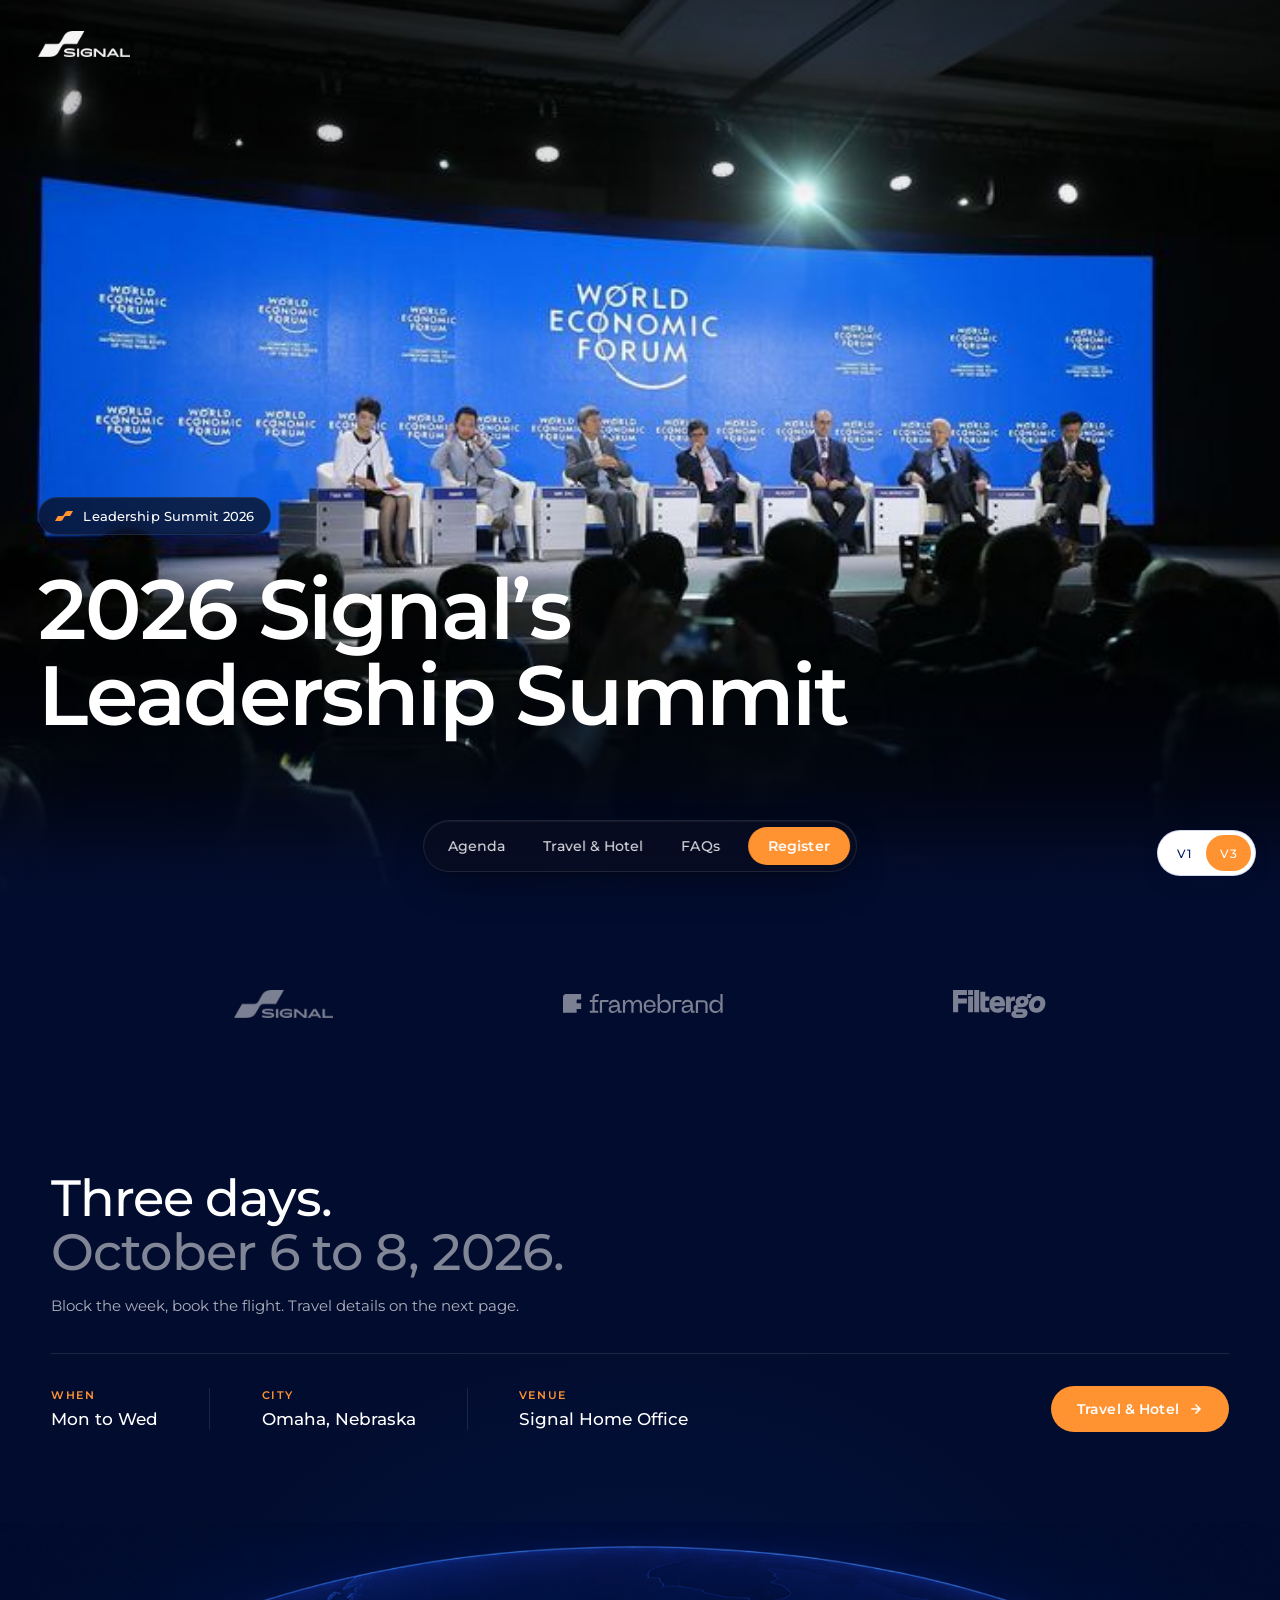
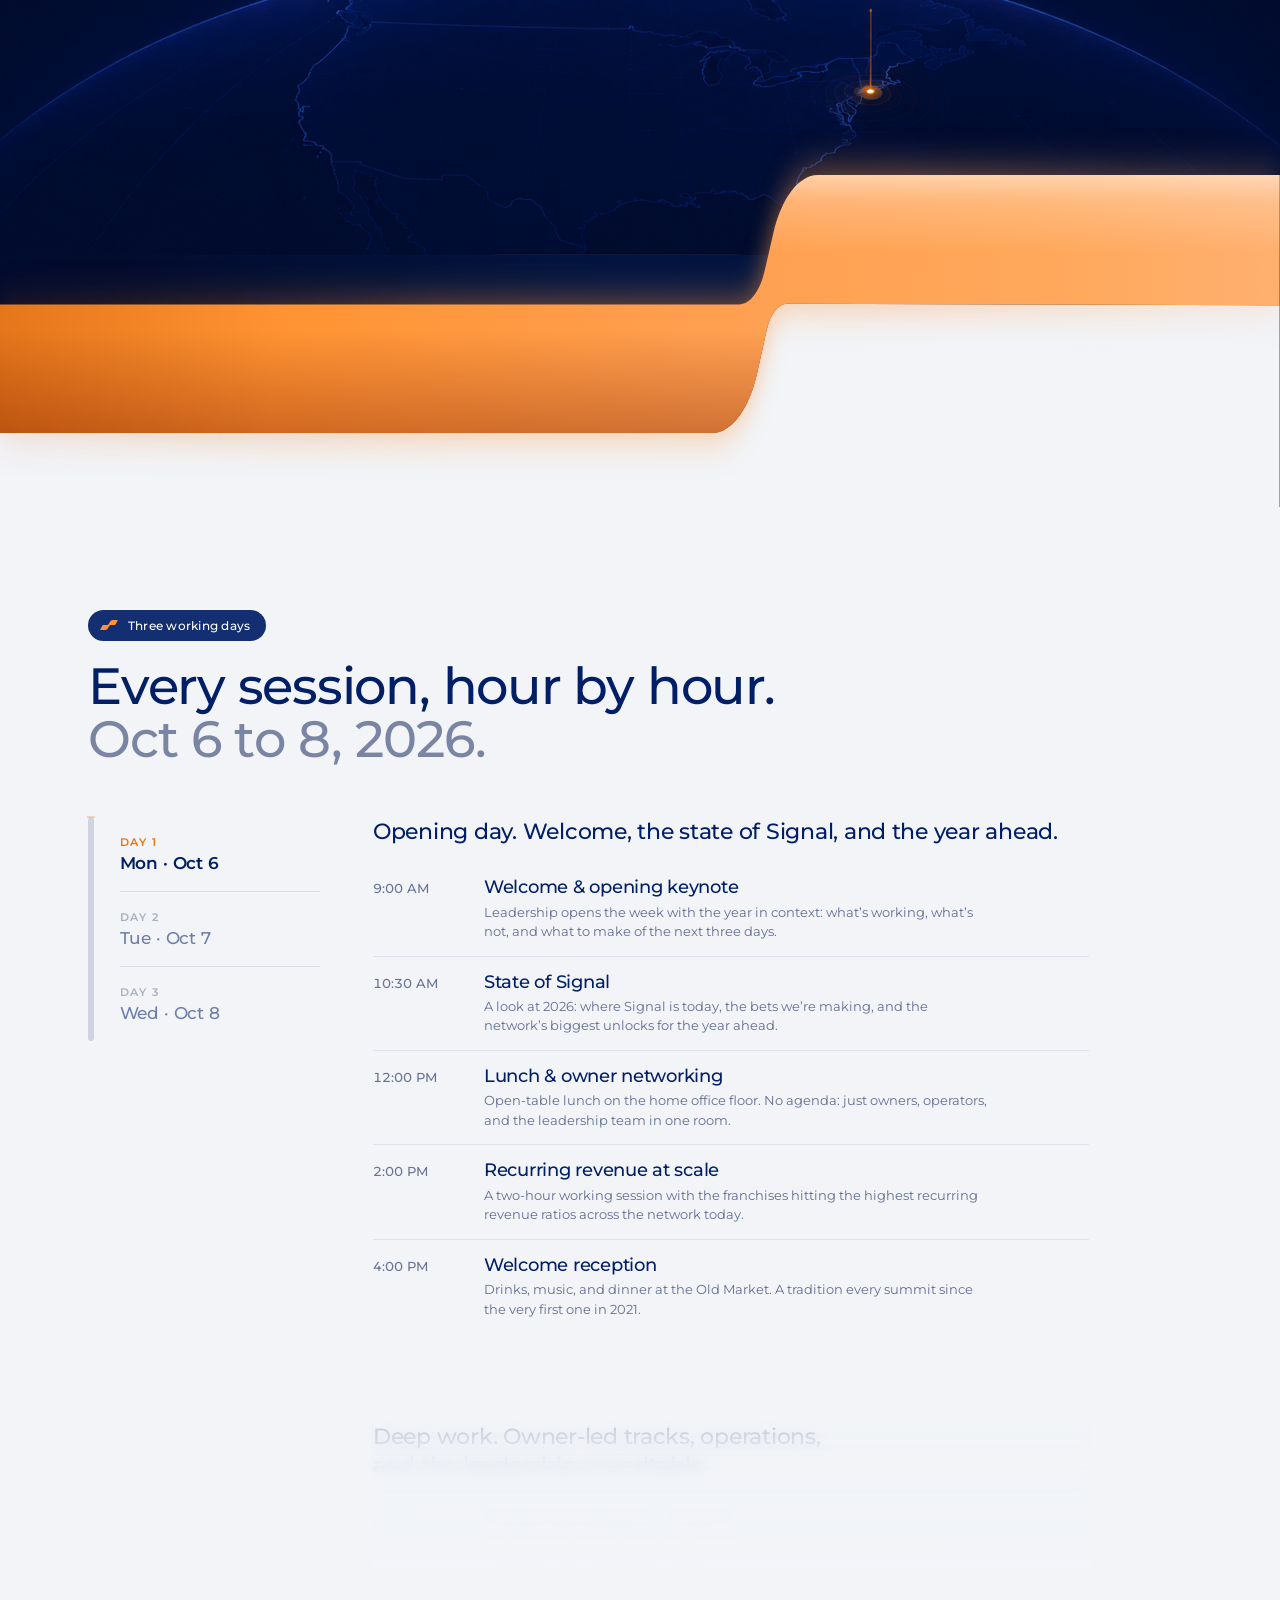
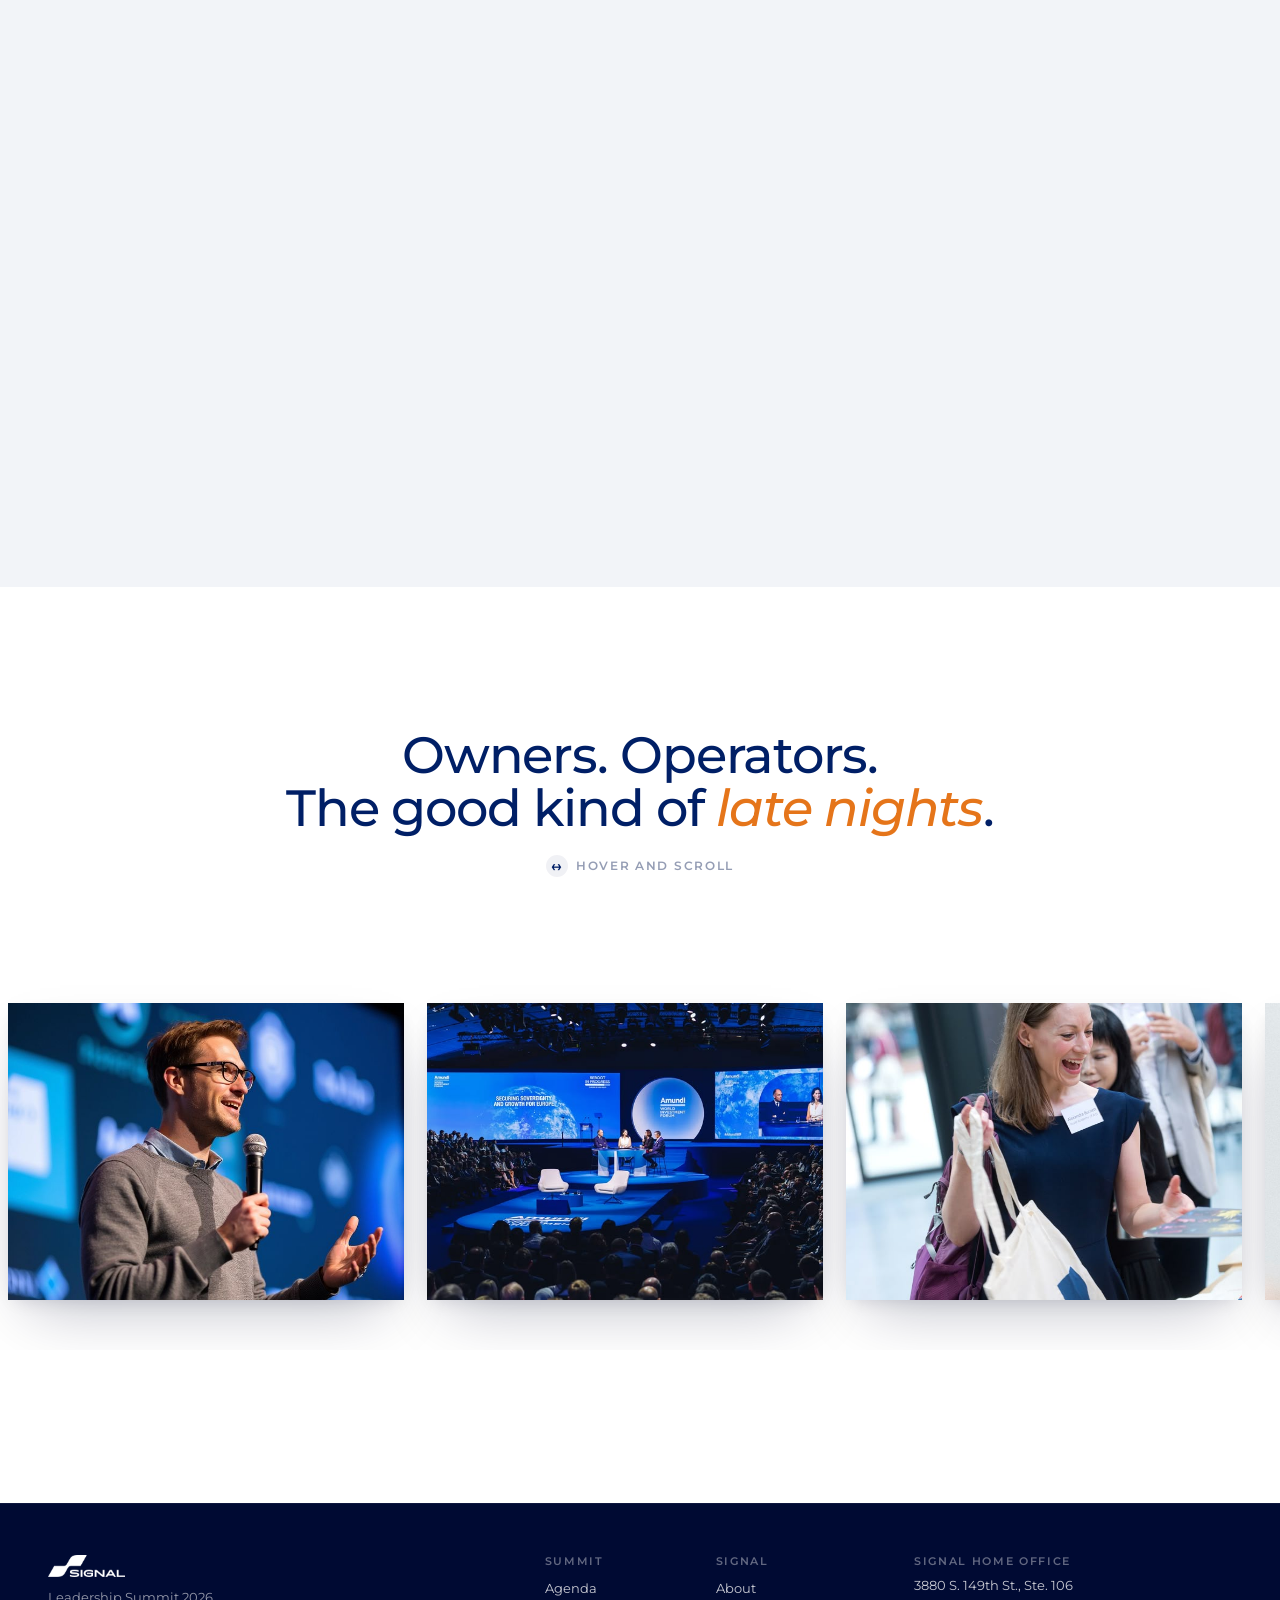
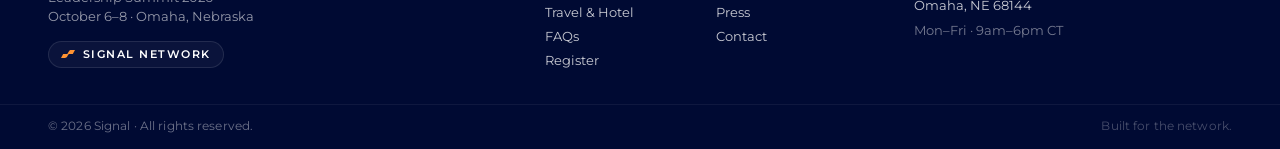
==== commit a7f1abce: "V3: polish pass + fix dead /v3/ paths Polish: - Hero: <br> in the headline replaced with two semanti" ====
--- a/site/index.html
+++ b/site/index.html
@@ -74,7 +74,8 @@
         </div>
 
         <h1 class="hero__title">
-          2026 Signal&rsquo;s<br />Leadership Summit
+          <span class="hero__title-line">2026 Signal&rsquo;s</span>
+          <span class="hero__title-line">Leadership Summit</span>
         </h1>
       </div>
     </section>
@@ -87,9 +88,6 @@
         <img class="logos__item" src="assets/logo-team-signal.png" alt="Signal" />
         <img class="logos__item" src="assets/logo-framebrand.svg" alt="Framebrand" />
         <img class="logos__item" src="assets/logo-wordmark.svg" alt="Filtergo" />
-        <img class="logos__item" src="assets/logo-team-signal.png" alt="Signal" aria-hidden="true" />
-        <img class="logos__item" src="assets/logo-framebrand.svg" alt="" aria-hidden="true" />
-        <img class="logos__item" src="assets/logo-wordmark.svg" alt="" aria-hidden="true" />
       </div>
     </section>
 
@@ -496,7 +494,6 @@
   <!-- Version toggle (bottom-right, matches V1/V2 styling) -->
   <div class="version-toggle" role="group" aria-label="Design version">
     <a class="version-toggle__btn" href="/v1/" aria-pressed="false">V1</a>
-    <a class="version-toggle__btn" href="/v1/" aria-pressed="false">V2</a>
     <button type="button" class="version-toggle__btn is-active" aria-pressed="true">V3</button>
   </div>
 
--- a/site/styles.css
+++ b/site/styles.css
@@ -237,6 +237,13 @@
   background: var(--signal-orange-deep);
   transform: translateY(-1px);
   box-shadow: 0 10px 24px -8px rgba(255, 147, 50, 0.55);
+}
+
+/* Keyboard focus — orange ring works on both light and dark trays. */
+.tray-nav__link:focus-visible,
+.tray-nav__cta:focus-visible {
+  outline: 2px solid var(--signal-orange);
+  outline-offset: 3px;
 }
 
 @media (max-width: 720px) {
@@ -366,15 +373,18 @@
 .hero__title {
   font-family: var(--font-sans);
   font-weight: 600;
-  /* Two short lines. Bigger ceiling than the long-copy version so the
-     two-line headline lands with the weight a hero deserves. */
+  /* Two-line headline with each line wrapped in a span so the break is
+     semantic (not <br>) and we can tune per-line spacing. */
   font-size: clamp(48px, 6.6vw, 104px);
   line-height: 1.02;
   letter-spacing: -0.028em;
   color: var(--white);
   margin: 0;
   max-width: 18ch;
-}
+  display: flex;
+  flex-direction: column;
+}
+.hero__title-line { display: block; }
 
 @media (max-width: 720px) {
   .hero { min-height: 600px; height: 90vh; }
@@ -398,13 +408,13 @@
   padding: clamp(56px, 7vw, 96px) 0;
 }
 .logos__inner {
-  max-width: 1480px;
+  max-width: 1080px;
   margin: 0 auto;
   padding: 0 clamp(1.5rem, 4vw, 4rem);
   display: flex;
   align-items: center;
-  justify-content: space-between;
-  gap: clamp(20px, 4vw, 64px);
+  justify-content: space-around;
+  gap: clamp(28px, 5vw, 88px);
   flex-wrap: wrap;
 }
 .logos__item {
@@ -432,7 +442,7 @@
 .summit-details {
   position: relative;
   background: var(--signal-blue-ink);
-  padding: clamp(72px, 9vw, 128px) 0 0;
+  padding: clamp(40px, 5vw, 72px) 0 0;
   overflow: hidden;
   isolation: isolate;
 }
@@ -450,7 +460,7 @@
   z-index: 1;
   max-width: 1280px;
   margin: 0 auto;
-  padding: 0 clamp(1.5rem, 4vw, 4rem) clamp(24px, 3vw, 56px);
+  padding: 0 clamp(1.5rem, 4vw, 4rem) clamp(16px, 2vw, 32px);
 }
 
 /* Header — headline + one-line support copy stacked left-aligned. */
@@ -458,8 +468,8 @@
   display: flex;
   flex-direction: column;
   align-items: flex-start;
-  gap: clamp(14px, 1.6vw, 22px);
-  margin-bottom: clamp(36px, 4vw, 64px);
+  gap: clamp(10px, 1.2vw, 16px);
+  margin-bottom: clamp(24px, 2.8vw, 40px);
 }
 .summit-details__pill {
   display: inline-flex;
@@ -763,9 +773,10 @@
   margin: 0;
   font-family: var(--font-sans);
   font-weight: 500;
-  font-size: clamp(30px, 3.6vw, 50px);
+  /* Peers with .summit-details__heading and .reel__heading. */
+  font-size: clamp(30px, 4vw, 52px);
   line-height: 1.05;
-  letter-spacing: -0.022em;
+  letter-spacing: -0.024em;
   color: var(--signal-blue-deep);
   text-wrap: balance;
 }
@@ -1191,9 +1202,11 @@
   margin: 0;
   font-family: var(--font-sans);
   font-weight: 500;
-  font-size: clamp(34px, 4.6vw, 64px);
+  /* Peer to .summit-details__heading and .agenda__heading. Same band
+     keeps the section H2s reading as siblings instead of competing. */
+  font-size: clamp(30px, 4vw, 52px);
   line-height: 1.04;
-  letter-spacing: -0.028em;
+  letter-spacing: -0.024em;
   color: var(--signal-blue-deep);
   max-width: 22ch;
   text-wrap: balance;
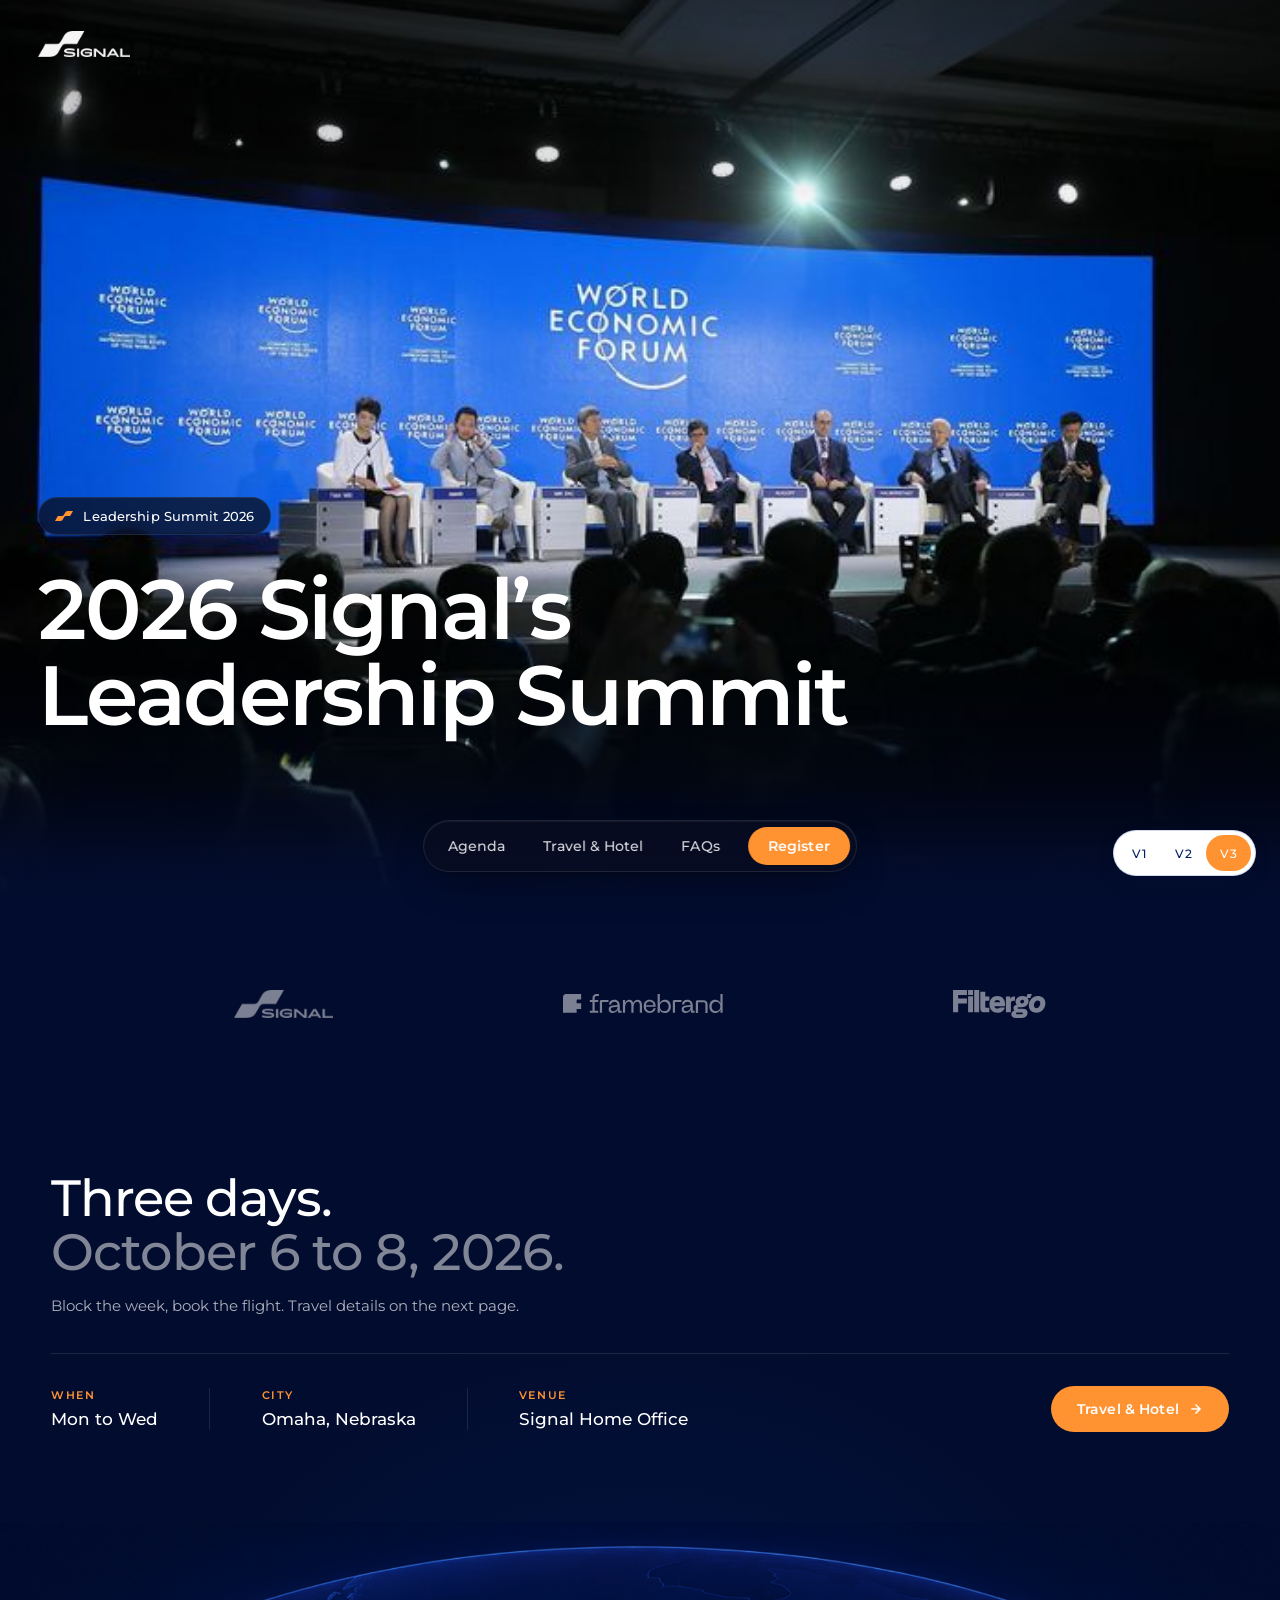
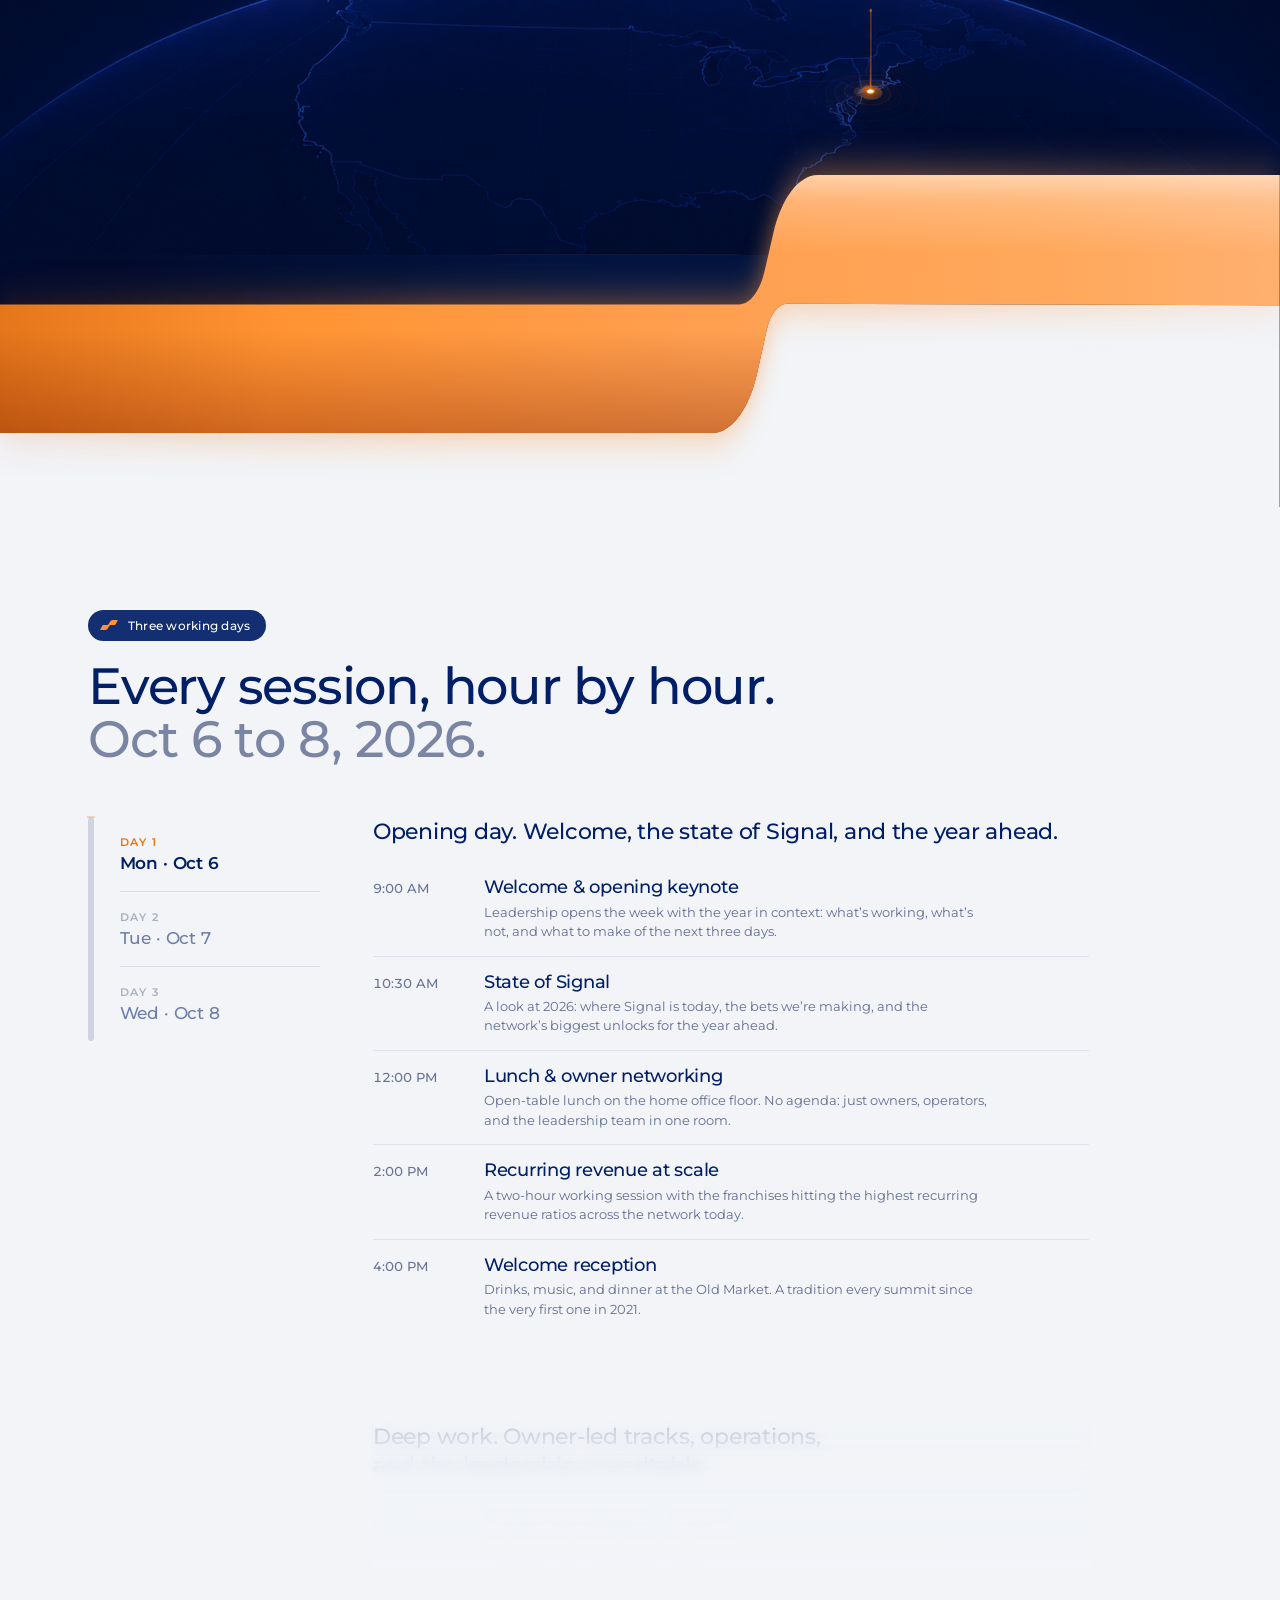
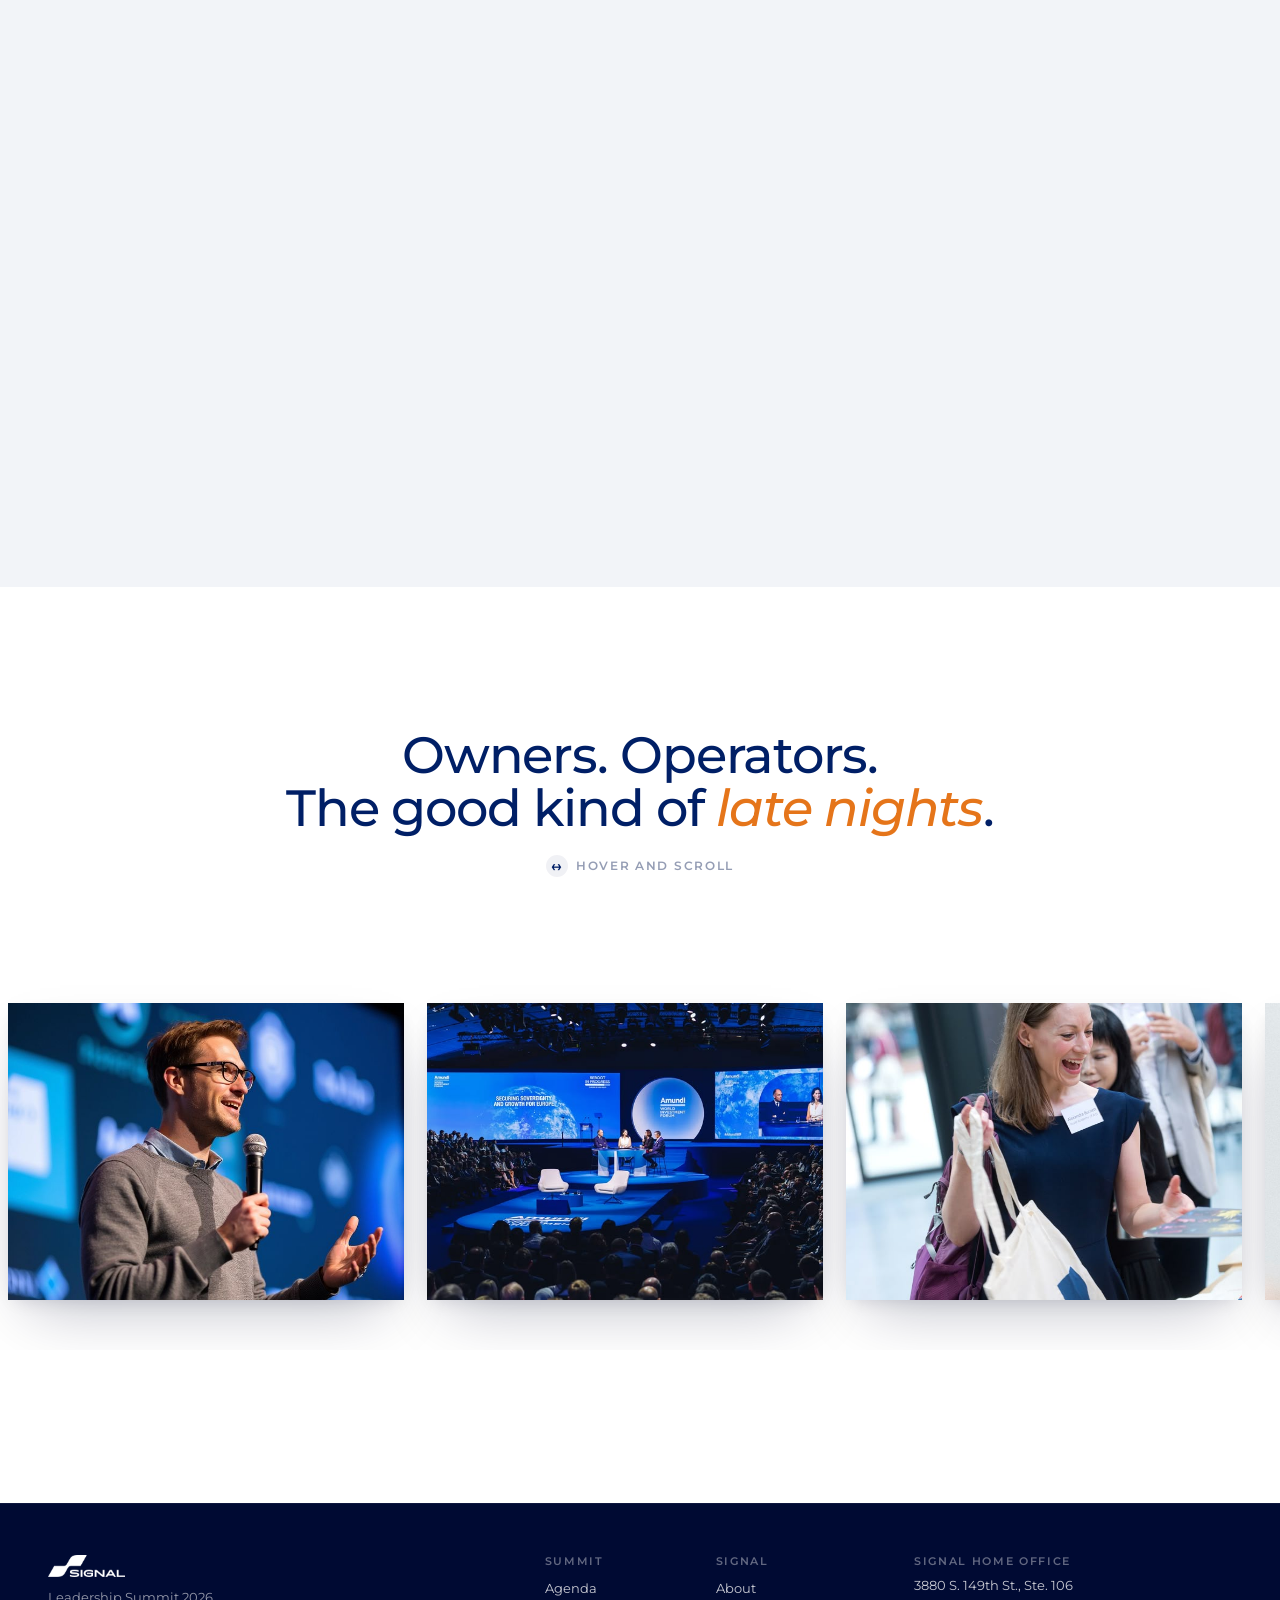
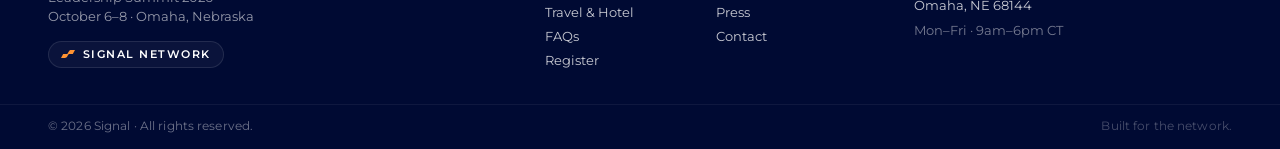
==== commit 03c78223: "Drop the orphan site/v3/ directory; re-add V2 to the toggle The localhost dev server (python -m http" ====
--- a/site/index.html
+++ b/site/index.html
@@ -493,7 +493,8 @@
 
   <!-- Version toggle (bottom-right, matches V1/V2 styling) -->
   <div class="version-toggle" role="group" aria-label="Design version">
-    <a class="version-toggle__btn" href="/v1/" aria-pressed="false">V1</a>
+    <a class="version-toggle__btn" href="/v1/?v=v1" aria-pressed="false">V1</a>
+    <a class="version-toggle__btn" href="/v1/?v=v2" aria-pressed="false">V2</a>
     <button type="button" class="version-toggle__btn is-active" aria-pressed="true">V3</button>
   </div>
 
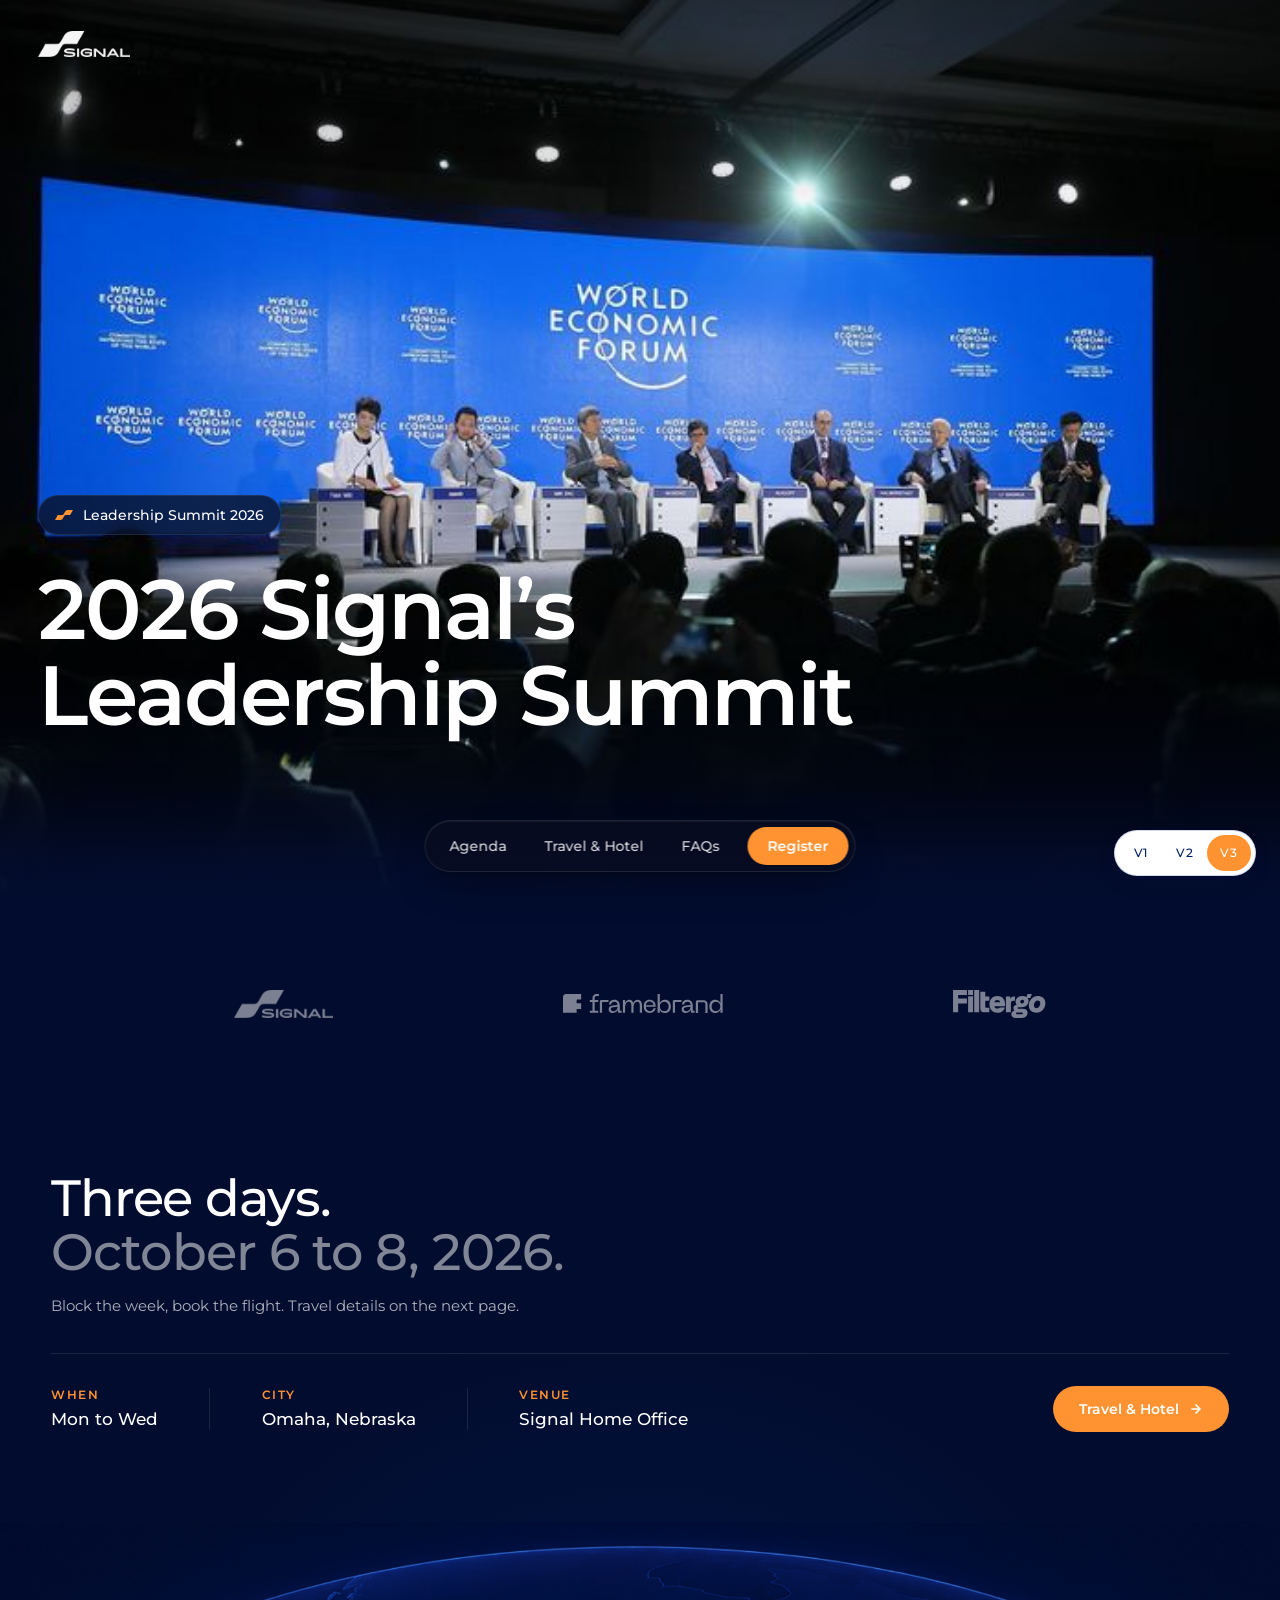
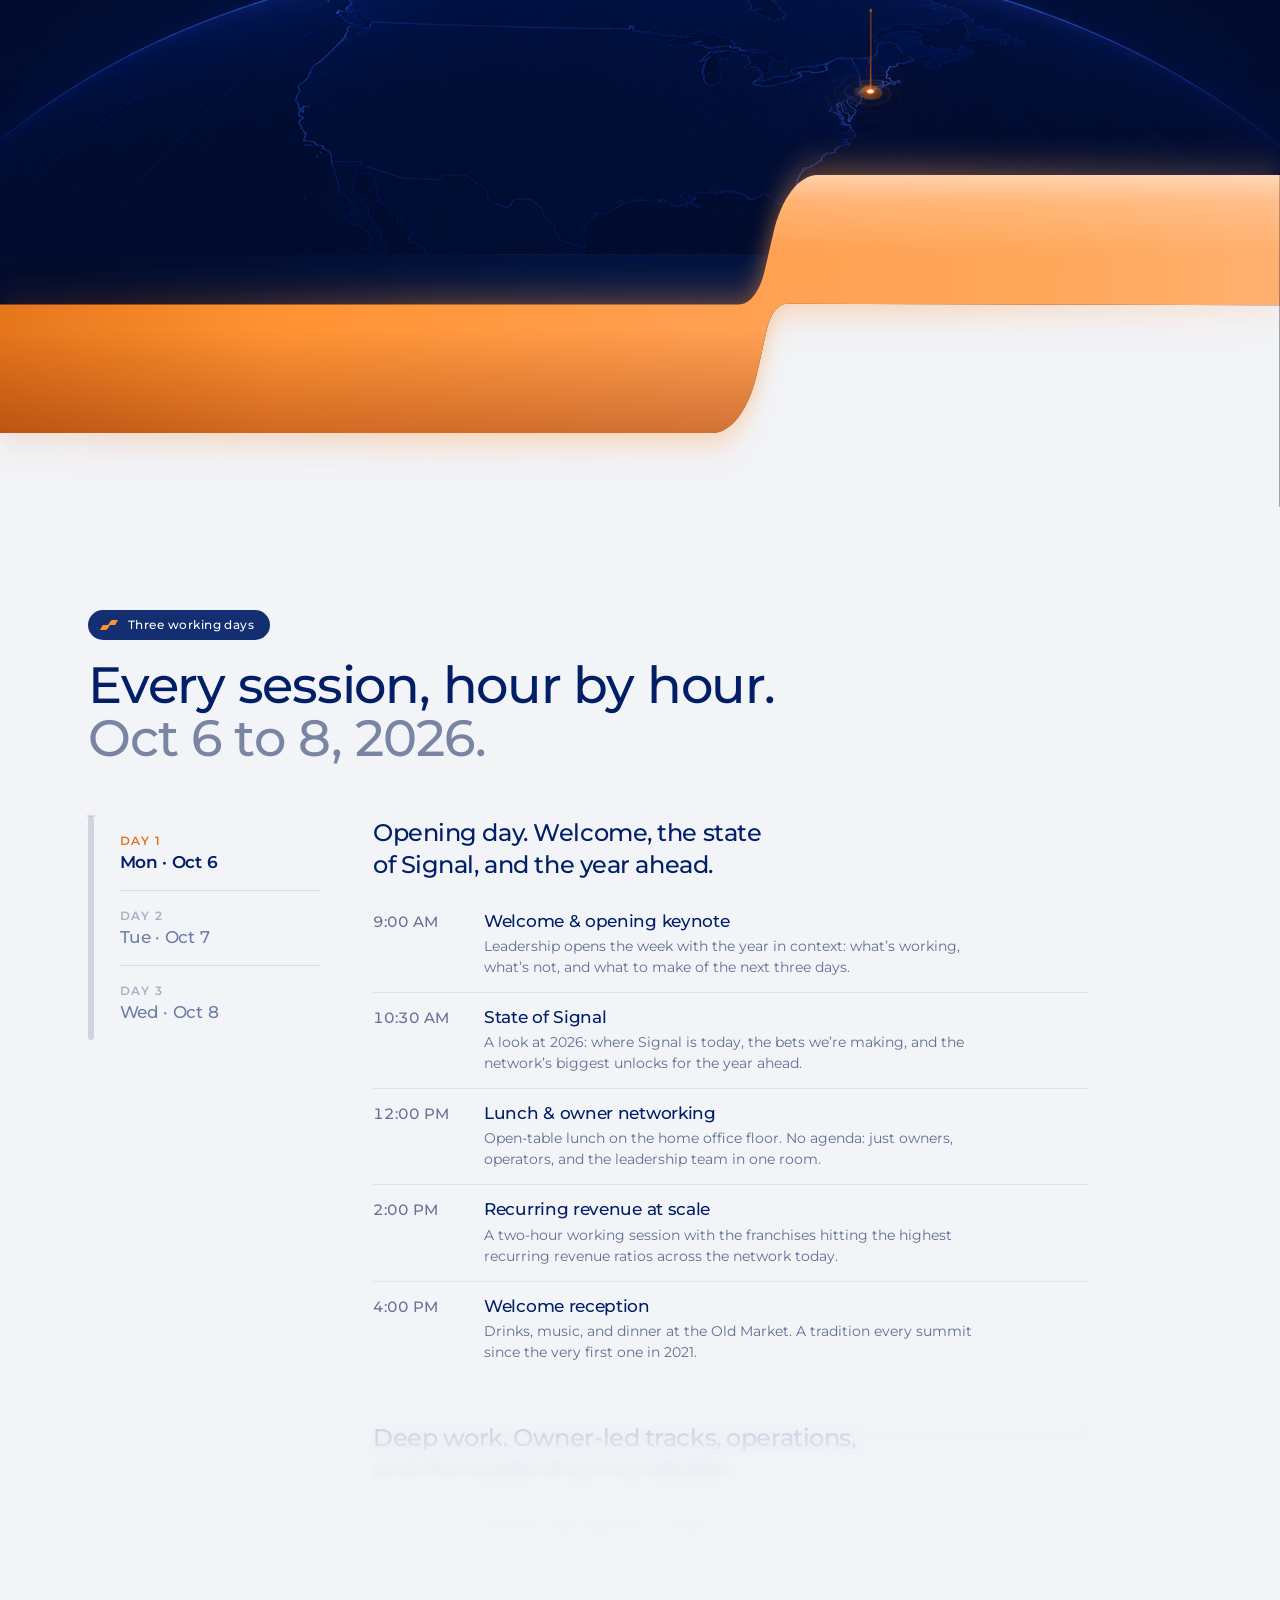
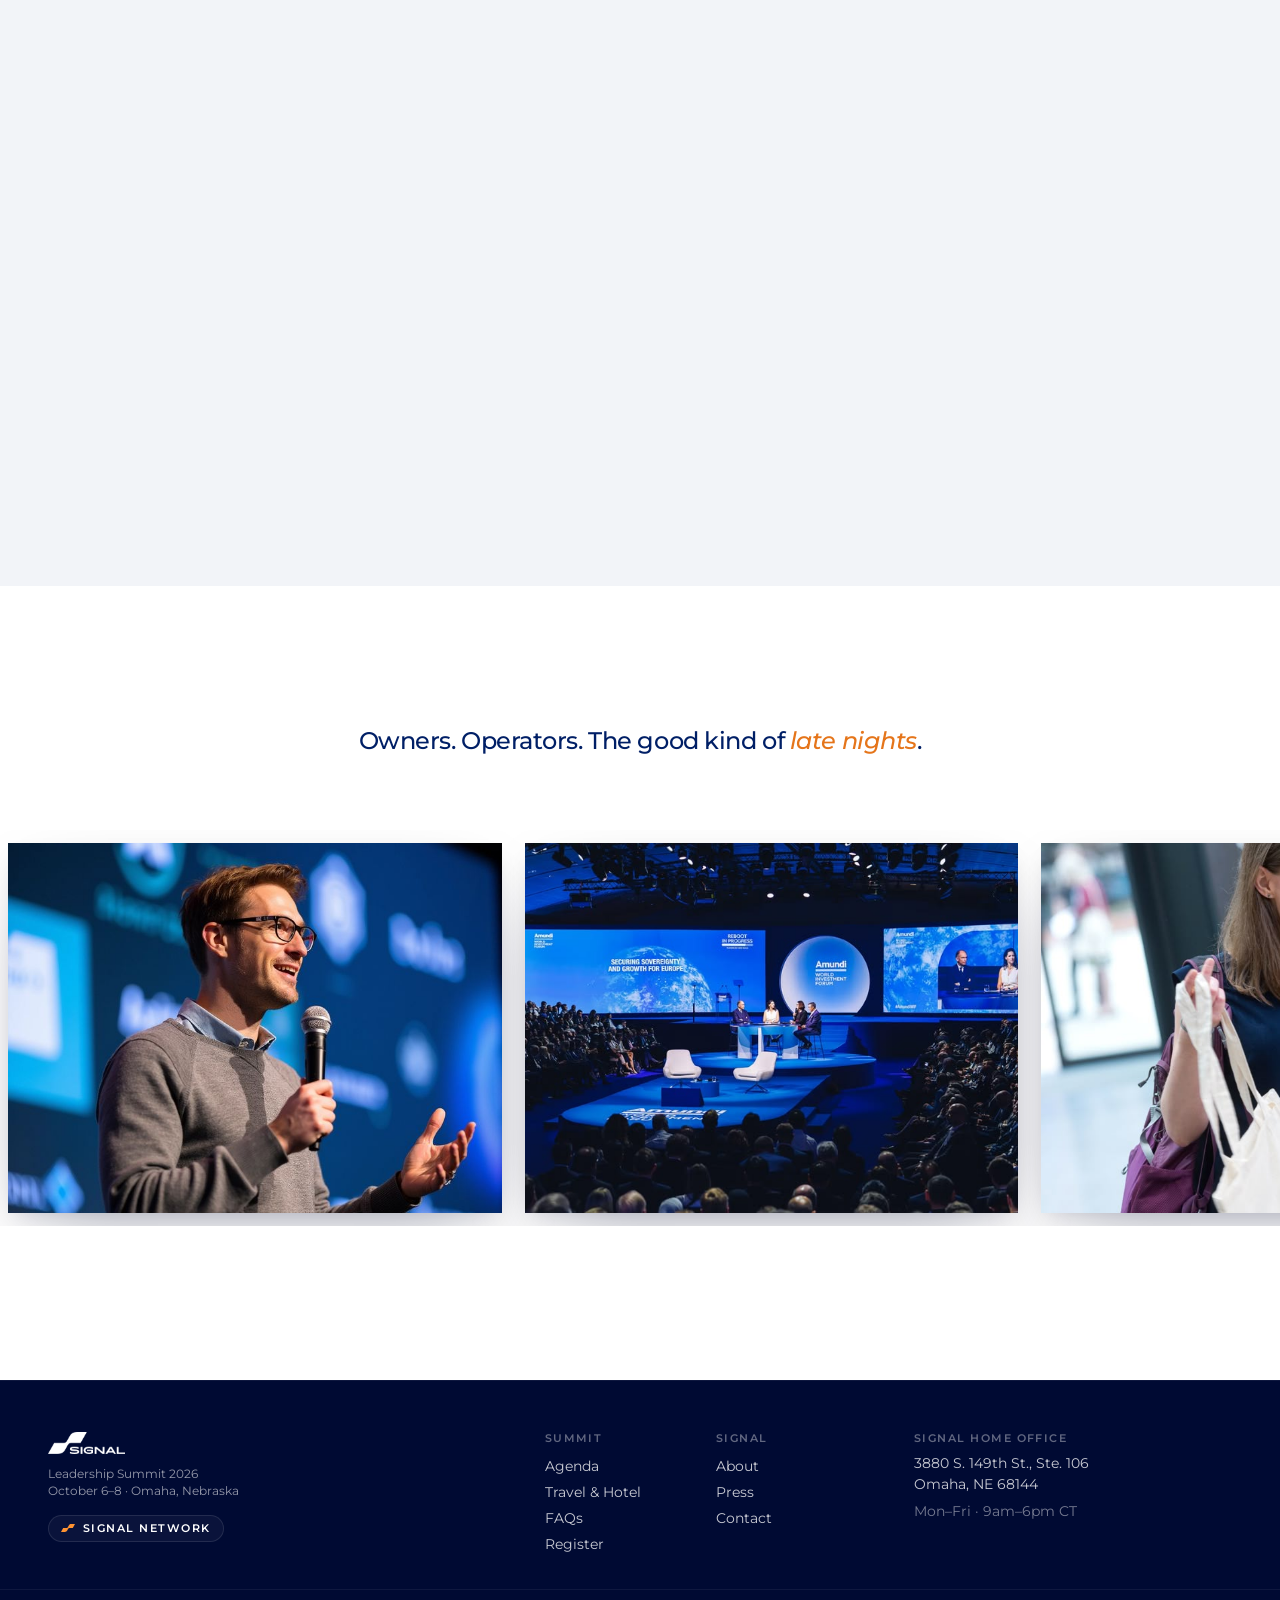
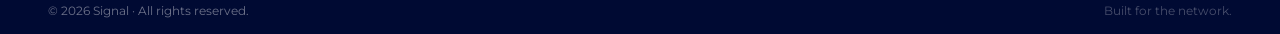
==== commit 6feb4448: "Polish pass + reel hardening Typography ladder: - Collapsed 30 unique font-size declarations to 10 (" ====
--- a/site/index.html
+++ b/site/index.html
@@ -10,7 +10,7 @@
   <link rel="preconnect" href="https://fonts.gstatic.com" crossorigin />
   <link rel="stylesheet" href="https://fonts.googleapis.com/css2?family=Montserrat:wght@400;500;600;700&display=swap" />
 
-  <link rel="stylesheet" href="styles.css" />
+  <link rel="stylesheet" href="styles.css?v=2" />
 </head>
 <body>
 
@@ -416,11 +416,7 @@
     <section class="reel" aria-label="A glimpse into the Summit">
       <div class="reel__inner">
         <header class="reel__head">
-          <h2 class="reel__heading">Owners. Operators.<br />The good kind of <em>late nights</em>.</h2>
-          <p class="reel__hint" aria-hidden="true">
-            <span class="reel__hint-mark">↔</span>
-            Hover and scroll
-          </p>
+          <h2 class="reel__heading">Owners. Operators. The good kind of <em>late nights</em>.</h2>
         </header>
       </div>
 
--- a/site/styles.css
+++ b/site/styles.css
@@ -108,7 +108,7 @@
   font-weight: 500;
   color: var(--white);
   opacity: 0.86;
-  letter-spacing: 0.02em;
+  letter-spacing: 0.04em;
 }
 .nav__cta {
   display: inline-flex;
@@ -204,7 +204,7 @@
   padding: 10px 18px;
   font-size: 14px;
   font-weight: 500;
-  letter-spacing: 0.005em;
+  letter-spacing: 0;
   border-radius: 999px;
   white-space: nowrap;
   transition: color 160ms ease, background 160ms ease;
@@ -225,7 +225,7 @@
   padding: 10px 20px;
   font-size: 14px;
   font-weight: 600;
-  letter-spacing: 0.01em;
+  letter-spacing: 0;
   color: var(--white);
   background: var(--signal-orange);
   border-radius: 999px;
@@ -249,8 +249,8 @@
 @media (max-width: 720px) {
   .tray-nav { padding: 5px; gap: 3px; }
   .tray-nav__group { gap: 0; }
-  .tray-nav__link { padding: 9px 14px; font-size: 13px; }
-  .tray-nav__cta { padding: 9px 16px; font-size: 13px; }
+  .tray-nav__link { padding: 9px 14px; font-size: 14px; }
+  .tray-nav__cta { padding: 9px 16px; font-size: 14px; }
 }
 @media (max-width: 560px) {
   .tray-nav { display: none; }
@@ -350,9 +350,9 @@
   border: 1px solid rgba(255, 255, 255, 0.09);
   color: var(--white);
   border-radius: 999px;
-  font-size: 13px;
-  font-weight: 500;
-  letter-spacing: 0.01em;
+  font-size: 14px;
+  font-weight: 500;
+  letter-spacing: 0;
   backdrop-filter: blur(10px);
   -webkit-backdrop-filter: blur(10px);
   white-space: nowrap;
@@ -377,7 +377,7 @@
      semantic (not <br>) and we can tune per-line spacing. */
   font-size: clamp(48px, 6.6vw, 104px);
   line-height: 1.02;
-  letter-spacing: -0.028em;
+  letter-spacing: -0.024em;
   color: var(--white);
   margin: 0;
   max-width: 18ch;
@@ -389,11 +389,11 @@
 @media (max-width: 720px) {
   .hero { min-height: 600px; height: 90vh; }
   .hero__title {
-    font-size: clamp(32px, 7.6vw, 52px);
+    font-size: clamp(28px, 7vw, 40px);
     max-width: 100%;
   }
   .hero__pills { gap: 8px; }
-  .hero__pill { font-size: 12px; padding: 8px 13px; }
+  .hero__pill { font-size: 11.5px; padding: 8px 13px; }
 }
 
 
@@ -480,9 +480,9 @@
   border: 1px solid rgba(255, 255, 255, 0.10);
   color: var(--white);
   border-radius: 999px;
-  font-size: 12.5px;
-  font-weight: 500;
-  letter-spacing: 0.01em;
+  font-size: 11.5px;
+  font-weight: 500;
+  letter-spacing: 0;
   white-space: nowrap;
 }
 .summit-details__pill-mark {
@@ -499,7 +499,7 @@
   font-weight: 500;
   font-size: clamp(30px, 4vw, 56px);
   line-height: 1.05;
-  letter-spacing: -0.022em;
+  letter-spacing: -0.024em;
   color: var(--white);
 }
 .summit-details__heading-dates {
@@ -548,7 +548,7 @@
   border-left: 1px solid rgba(255, 255, 255, 0.10);
 }
 .summit-details__fact-label {
-  font-size: 11px;
+  font-size: 11.5px;
   font-weight: 600;
   letter-spacing: 0.14em;
   text-transform: uppercase;
@@ -596,7 +596,7 @@
   color: var(--white);
   font-size: 14px;
   font-weight: 600;
-  letter-spacing: 0.01em;
+  letter-spacing: 0;
   text-decoration: none;
   transition: background 200ms ease, transform 200ms ease, box-shadow 200ms ease, gap 200ms ease;
   flex-shrink: 0;
@@ -648,9 +648,9 @@
 }
 .dome__marker-label {
   font-family: var(--font-sans);
-  font-size: 11px;
+  font-size: 11.5px;
   font-weight: 600;
-  letter-spacing: 0.16em;
+  letter-spacing: 0.14em;
   fill: rgba(255, 255, 255, 0.78);
 }
 @keyframes dome-marker-pulse {
@@ -757,9 +757,9 @@
   background: rgba(0, 31, 102, 0.92);
   color: #fff;
   border-radius: 999px;
-  font-size: 12px;
-  font-weight: 500;
-  letter-spacing: 0.02em;
+  font-size: 11.5px;
+  font-weight: 500;
+  letter-spacing: 0.04em;
   margin-bottom: 18px;
 }
 .agenda__pill-mark {
@@ -774,7 +774,7 @@
   font-family: var(--font-sans);
   font-weight: 500;
   /* Peers with .summit-details__heading and .reel__heading. */
-  font-size: clamp(30px, 4vw, 52px);
+  font-size: clamp(30px, 4vw, 56px);
   line-height: 1.05;
   letter-spacing: -0.024em;
   color: var(--signal-blue-deep);
@@ -878,7 +878,7 @@
 .agenda__day.is-active { opacity: 1; }
 
 .agenda__day-label {
-  font-size: 11px;
+  font-size: 11.5px;
   font-weight: 600;
   letter-spacing: 0.14em;
   text-transform: uppercase;
@@ -889,9 +889,9 @@
   color: var(--signal-orange-deep);
 }
 .agenda__day-date {
-  font-size: clamp(17px, 1.3vw, 19px);
-  font-weight: 500;
-  letter-spacing: -0.01em;
+  font-size: 17px;
+  font-weight: 500;
+  letter-spacing: -0.018em;
   color: var(--signal-blue-deep);
 }
 .agenda__day.is-active .agenda__day-date {
@@ -945,10 +945,10 @@
 .agenda__frame-summary {
   margin: 0;
   font-family: var(--font-sans);
-  font-size: clamp(18px, 1.7vw, 22px);
+  font-size: clamp(20px, 1.9vw, 26px);
   font-weight: 500;
   line-height: 1.32;
-  letter-spacing: -0.012em;
+  letter-spacing: -0.018em;
   color: var(--signal-blue-deep);
   max-width: 48ch;
   text-wrap: balance;
@@ -971,7 +971,7 @@
 
 .agenda__time {
   margin: 0;
-  font-size: clamp(13px, 1vw, 15px);
+  font-size: 15px;
   font-weight: 500;
   color: rgba(0, 22, 77, 0.58);
   font-variant-numeric: tabular-nums slashed-zero;
@@ -986,16 +986,16 @@
 }
 .agenda__title {
   margin: 0;
-  font-size: clamp(16px, 1.4vw, 19px);
+  font-size: 17px;
   font-weight: 500;
   line-height: 1.25;
-  letter-spacing: -0.015em;
+  letter-spacing: -0.018em;
   color: var(--signal-blue-deep);
   text-wrap: balance;
 }
 .agenda__desc {
   margin: 0;
-  font-size: clamp(13px, 0.95vw, 14px);
+  font-size: 14px;
   line-height: 1.5;
   color: rgba(0, 22, 77, 0.6);
   max-width: 56ch;
@@ -1091,7 +1091,7 @@
     background: rgba(255, 147, 50, 0.10);
   }
   .agenda__pager-item span {
-    font-size: 11px;
+    font-size: 11.5px;
     font-weight: 600;
     letter-spacing: 0.14em;
     text-transform: uppercase;
@@ -1137,8 +1137,8 @@
     gap: 14px;
     padding: 12px 0;
   }
-  .agenda__title { font-size: 16px; }
-  .agenda__desc { font-size: 13px; }
+  .agenda__title { font-size: 17px; }
+  .agenda__desc { font-size: 14px; }
 }
 
 /* ----- REDUCED MOTION -----
@@ -1202,14 +1202,18 @@
   margin: 0;
   font-family: var(--font-sans);
   font-weight: 500;
-  /* Peer to .summit-details__heading and .agenda__heading. Same band
-     keeps the section H2s reading as siblings instead of competing. */
-  font-size: clamp(30px, 4vw, 52px);
-  line-height: 1.04;
-  letter-spacing: -0.024em;
+  /* One-line treatment. Smaller than the other section H2s; reads as
+     a caption to the reel rather than competing with the photos. */
+  font-size: clamp(20px, 1.9vw, 26px);
+  line-height: 1.1;
+  letter-spacing: -0.018em;
   color: var(--signal-blue-deep);
-  max-width: 22ch;
+  max-width: none;
+  white-space: nowrap;
   text-wrap: balance;
+}
+@media (max-width: 760px) {
+  .reel__heading { white-space: normal; font-size: clamp(18px, 4.4vw, 26px); }
 }
 .reel__heading em {
   font-style: italic;
@@ -1218,7 +1222,7 @@
 }
 .reel__hint {
   margin: 0;
-  font-size: 12px;
+  font-size: 11.5px;
   font-weight: 600;
   letter-spacing: 0.14em;
   text-transform: uppercase;
@@ -1242,7 +1246,9 @@
 
 /* Stage — full-width strip. When the WebGL refit is active, all
    visible pixels come from the .reel__canvas overlay. The DOM track
-   stays in place for layout / a11y but is hidden visually. */
+   stays in place for layout / a11y but is hidden visually. The
+   default cursor is suppressed once .reel__stage--webgl is on;
+   .reel__cursor (the floating pill) takes over visually. */
 .reel__stage {
   position: relative;
   width: 100%;
@@ -1253,6 +1259,8 @@
   -webkit-tap-highlight-color: transparent;
   touch-action: pan-y;
 }
+.reel__stage--webgl { cursor: none; }
+@media (hover: none) { .reel__stage--webgl { cursor: auto; } }
 .reel__stage:focus-visible {
   outline: 2px solid var(--signal-orange);
   outline-offset: 8px;
@@ -1268,6 +1276,36 @@
   pointer-events: none;
 }
 
+/* Cursor companion — floats inside the stage, follows the pointer.
+   Visible only while a pointer is over the stage; scales up + flips
+   to orange while dragging. JS owns the translate3d() positioning. */
+.reel__cursor {
+  position: absolute;
+  top: 0;
+  left: 0;
+  width: 56px;
+  height: 56px;
+  border-radius: 999px;
+  background: rgba(2, 12, 46, 0.92);
+  color: var(--white);
+  display: flex;
+  align-items: center;
+  justify-content: center;
+  pointer-events: none;
+  opacity: 0;
+  scale: 0.6;
+  transition:
+    opacity 220ms cubic-bezier(0.22, 1, 0.36, 1),
+    scale 180ms cubic-bezier(0.22, 1, 0.36, 1),
+    background 200ms cubic-bezier(0.22, 1, 0.36, 1);
+  z-index: 6;
+  will-change: transform, opacity, scale;
+}
+.reel__cursor svg { width: 22px; height: 22px; display: block; }
+.reel__cursor.is-visible { opacity: 1; scale: 1; }
+.reel__cursor.is-dragging { scale: 1.18; background: var(--signal-orange); }
+@media (hover: none) { .reel__cursor { display: none; } }
+
 /* Track — keeps a CSS layout for the reduced-motion / mobile fallback.
    The 3-up math is preserved so the JS measurement (which reads
    getComputedStyle on .reel__track) still resolves the same card width. */
@@ -1285,7 +1323,9 @@
    the bend now. The CSS still defines the slot size so reel.js can
    compute layout symmetrically with whatever the browser thinks. */
 .reel__card {
-  --card-w: calc((100% - var(--reel-gap) * 2) / 3);
+  /* Each card is ~40% of the stage. Two cards land fully in view; the
+     third peeks at the edge, signalling the strip continues. */
+  --card-w: 40%;
   flex: 0 0 var(--card-w);
   aspect-ratio: 4 / 3;
   margin: 0;
@@ -1293,8 +1333,8 @@
   overflow: hidden;
   background: #0c0e1a;
   box-shadow:
-    0 28px 60px -22px rgba(2, 12, 46, 0.28),
-    0 6px 18px -8px rgba(2, 12, 46, 0.16);
+    0 32px 80px -28px rgba(2, 12, 46, 0.32),
+    0 8px 22px -10px rgba(2, 12, 46, 0.18);
 }
 .reel__card img {
   display: block;
@@ -1336,7 +1376,7 @@
   border-radius: 999px;
   font-size: 11.5px;
   font-weight: 600;
-  letter-spacing: 0.12em;
+  letter-spacing: 0.14em;
   text-transform: uppercase;
   color: var(--white);
 }
@@ -1358,7 +1398,7 @@
 /* Responsive — tablet shows two cards instead of three. Below 640px
    the stage scrolls natively (no JS lerp) so touch users can flick. */
 @media (max-width: 880px) {
-  .reel__card { --card-w: calc((100% - var(--reel-gap)) / 2); }
+  .reel__card { --card-w: 60%; }
   .reel__stage { height: clamp(280px, 50vh, 420px); }
 }
 @media (max-width: 640px) {
@@ -1409,9 +1449,9 @@
   margin: 0;
   font-family: var(--font-sans);
   font-weight: 500;
-  font-size: clamp(28px, 3.4vw, 44px);
+  font-size: clamp(30px, 4vw, 56px);
   line-height: 1.08;
-  letter-spacing: -0.022em;
+  letter-spacing: -0.024em;
   color: var(--white);
   max-width: 18ch;
 }
@@ -1424,9 +1464,9 @@
   border: 1px solid rgba(255, 255, 255, 0.10);
   border-radius: 999px;
   color: var(--white);
-  font-size: 13.5px;
-  font-weight: 500;
-  letter-spacing: 0.01em;
+  font-size: 14px;
+  font-weight: 500;
+  letter-spacing: 0;
   transition: background 200ms cubic-bezier(0.22, 1, 0.36, 1),
               transform 200ms cubic-bezier(0.22, 1, 0.36, 1);
 }
@@ -1471,7 +1511,7 @@
   margin: 0 0 32px;
   font-size: 11.5px;
   font-weight: 600;
-  letter-spacing: 0.16em;
+  letter-spacing: 0.14em;
   text-transform: uppercase;
   color: rgba(255, 255, 255, 0.55);
 }
@@ -1484,7 +1524,7 @@
 .faq-card__mark svg { width: 100%; height: 100%; }
 .faq-card__q {
   margin: 0 0 16px;
-  font-size: clamp(18px, 1.6vw, 22px);
+  font-size: clamp(20px, 1.9vw, 26px);
   font-weight: 500;
   line-height: 1.22;
   letter-spacing: -0.018em;
@@ -1502,10 +1542,10 @@
   display: inline-flex;
   align-items: center;
   gap: 8px;
-  font-size: 13px;
+  font-size: 14px;
   font-weight: 600;
   color: var(--signal-orange);
-  letter-spacing: 0.01em;
+  letter-spacing: 0;
   align-self: flex-start;
   transition: gap 220ms cubic-bezier(0.22, 1, 0.36, 1);
 }
@@ -1546,7 +1586,7 @@
 }
 .footer__tagline {
   margin: 0 0 14px;
-  font-size: 12.5px;
+  font-size: 11.5px;
   line-height: 1.5;
   color: rgba(255, 255, 255, 0.58);
 }
@@ -1582,12 +1622,12 @@
   margin: 0 0 4px;
   font-size: 10.5px;
   font-weight: 600;
-  letter-spacing: 0.16em;
+  letter-spacing: 0.14em;
   text-transform: uppercase;
   color: rgba(255, 255, 255, 0.38);
 }
 .footer__link {
-  font-size: 13px;
+  font-size: 14px;
   color: rgba(255, 255, 255, 0.78);
   transition: color 180ms cubic-bezier(0.22, 1, 0.36, 1);
 }
@@ -1597,13 +1637,13 @@
   margin: 0 0 8px;
   font-size: 10.5px;
   font-weight: 600;
-  letter-spacing: 0.16em;
+  letter-spacing: 0.14em;
   text-transform: uppercase;
   color: rgba(255, 255, 255, 0.38);
 }
 .footer__contact-line {
   margin: 0;
-  font-size: 13px;
+  font-size: 14px;
   line-height: 1.5;
   color: rgba(255, 255, 255, 0.78);
 }
@@ -1627,7 +1667,7 @@
   margin: 0;
   font-size: 11.5px;
   color: rgba(255, 255, 255, 0.42);
-  letter-spacing: 0.01em;
+  letter-spacing: 0;
 }
 .footer__legal--muted { color: rgba(255, 255, 255, 0.28); }
 
@@ -1688,7 +1728,7 @@
   background: rgba(10, 13, 28, 0.55);
   border: 1px solid rgba(255, 255, 255, 0.10);
   border-radius: 999px;
-  font-size: 12.5px;
+  font-size: 11.5px;
   font-weight: 500;
   letter-spacing: 0.04em;
   color: var(--white);
@@ -1705,9 +1745,9 @@
   margin: 0 0 clamp(20px, 2.4vw, 32px);
   font-family: var(--font-sans);
   font-weight: 500;
-  font-size: clamp(40px, 5.8vw, 88px);
+  font-size: clamp(48px, 6.6vw, 104px);
   line-height: 1.02;
-  letter-spacing: -0.028em;
+  letter-spacing: -0.024em;
   color: var(--white);
   max-width: 18ch;
 }
@@ -1718,7 +1758,7 @@
 }
 .page-hero__lede {
   margin: 0;
-  font-size: clamp(16px, 1.3vw, 19px);
+  font-size: 17px;
   line-height: 1.55;
   color: rgba(255, 255, 255, 0.72);
   max-width: 58ch;
@@ -1754,9 +1794,9 @@
 }
 .info-row:first-of-type { border-top: none; }
 .info-row__label {
-  font-size: 12px;
+  font-size: 11.5px;
   font-weight: 600;
-  letter-spacing: 0.16em;
+  letter-spacing: 0.14em;
   text-transform: uppercase;
   color: var(--signal-orange-deep);
   margin: 6px 0 0;
@@ -1764,7 +1804,7 @@
 .info-row__body { min-width: 0; }
 .info-row__title {
   margin: 0 0 8px;
-  font-size: clamp(22px, 2.4vw, 30px);
+  font-size: clamp(20px, 1.9vw, 26px);
   font-weight: 500;
   line-height: 1.2;
   letter-spacing: -0.018em;
@@ -1778,7 +1818,7 @@
 }
 .info-row__body p {
   margin: 0 0 12px;
-  font-size: 15.5px;
+  font-size: 15px;
   line-height: 1.6;
   color: rgba(255, 255, 255, 0.82);
   max-width: 60ch;
@@ -1812,7 +1852,7 @@
 /* Generic prose container */
 .prose p {
   margin: 0 0 16px;
-  font-size: 16px;
+  font-size: 17px;
   line-height: 1.65;
   color: rgba(255, 255, 255, 0.82);
   max-width: 64ch;
@@ -1829,7 +1869,7 @@
 .prose ul li {
   position: relative;
   padding-left: 22px;
-  font-size: 15.5px;
+  font-size: 15px;
   line-height: 1.6;
   color: rgba(255, 255, 255, 0.82);
 }
@@ -1849,7 +1889,7 @@
   background: rgba(255, 147, 50, 0.06);
   border: 1px solid rgba(255, 147, 50, 0.20);
   border-radius: 6px;
-  font-size: 14.5px;
+  font-size: 14px;
   line-height: 1.55;
   color: rgba(255, 255, 255, 0.86);
 }
@@ -1873,7 +1913,7 @@
   align-items: center;
   padding: clamp(24px, 2.8vw, 32px) clamp(4px, 0.5vw, 8px);
   margin: 0;
-  font-size: clamp(18px, 1.8vw, 24px);
+  font-size: clamp(20px, 1.9vw, 26px);
   font-weight: 500;
   line-height: 1.3;
   letter-spacing: -0.018em;
@@ -1888,9 +1928,9 @@
 .faq[open] > .faq__q { color: var(--white); }
 
 .faq__num {
-  font-size: 12px;
+  font-size: 11.5px;
   font-weight: 600;
-  letter-spacing: 0.16em;
+  letter-spacing: 0.14em;
   color: var(--signal-orange-deep);
   font-variant-numeric: tabular-nums;
 }
@@ -1921,7 +1961,7 @@
 .faq__a {
   margin: 0;
   padding: 0 clamp(4px, 0.5vw, 8px) clamp(28px, 3vw, 36px) calc(60px + clamp(20px, 2.4vw, 36px) + clamp(4px, 0.5vw, 8px));
-  font-size: 15.5px;
+  font-size: 15px;
   line-height: 1.65;
   color: rgba(255, 255, 255, 0.72);
   max-width: 70ch;
@@ -1976,17 +2016,17 @@
 }
 .pricing__label {
   margin: 0;
-  font-size: 12px;
+  font-size: 11.5px;
   font-weight: 600;
-  letter-spacing: 0.16em;
+  letter-spacing: 0.14em;
   text-transform: uppercase;
   color: var(--signal-orange-deep);
 }
 .pricing__value {
   margin: 0;
-  font-size: clamp(28px, 3.4vw, 40px);
-  font-weight: 500;
-  letter-spacing: -0.02em;
+  font-size: clamp(30px, 4vw, 56px);
+  font-weight: 500;
+  letter-spacing: -0.018em;
   color: var(--white);
 }
 
@@ -2123,9 +2163,9 @@
   align-items: center;
   justify-content: center;
   font-family: inherit;
-  font-size: 0.75rem;
-  font-weight: 500;
-  letter-spacing: 0.06em;
+  font-size: 11.5px;
+  font-weight: 500;
+  letter-spacing: 0.04em;
   color: var(--signal-blue-deep);
   background: transparent;
   border: none;
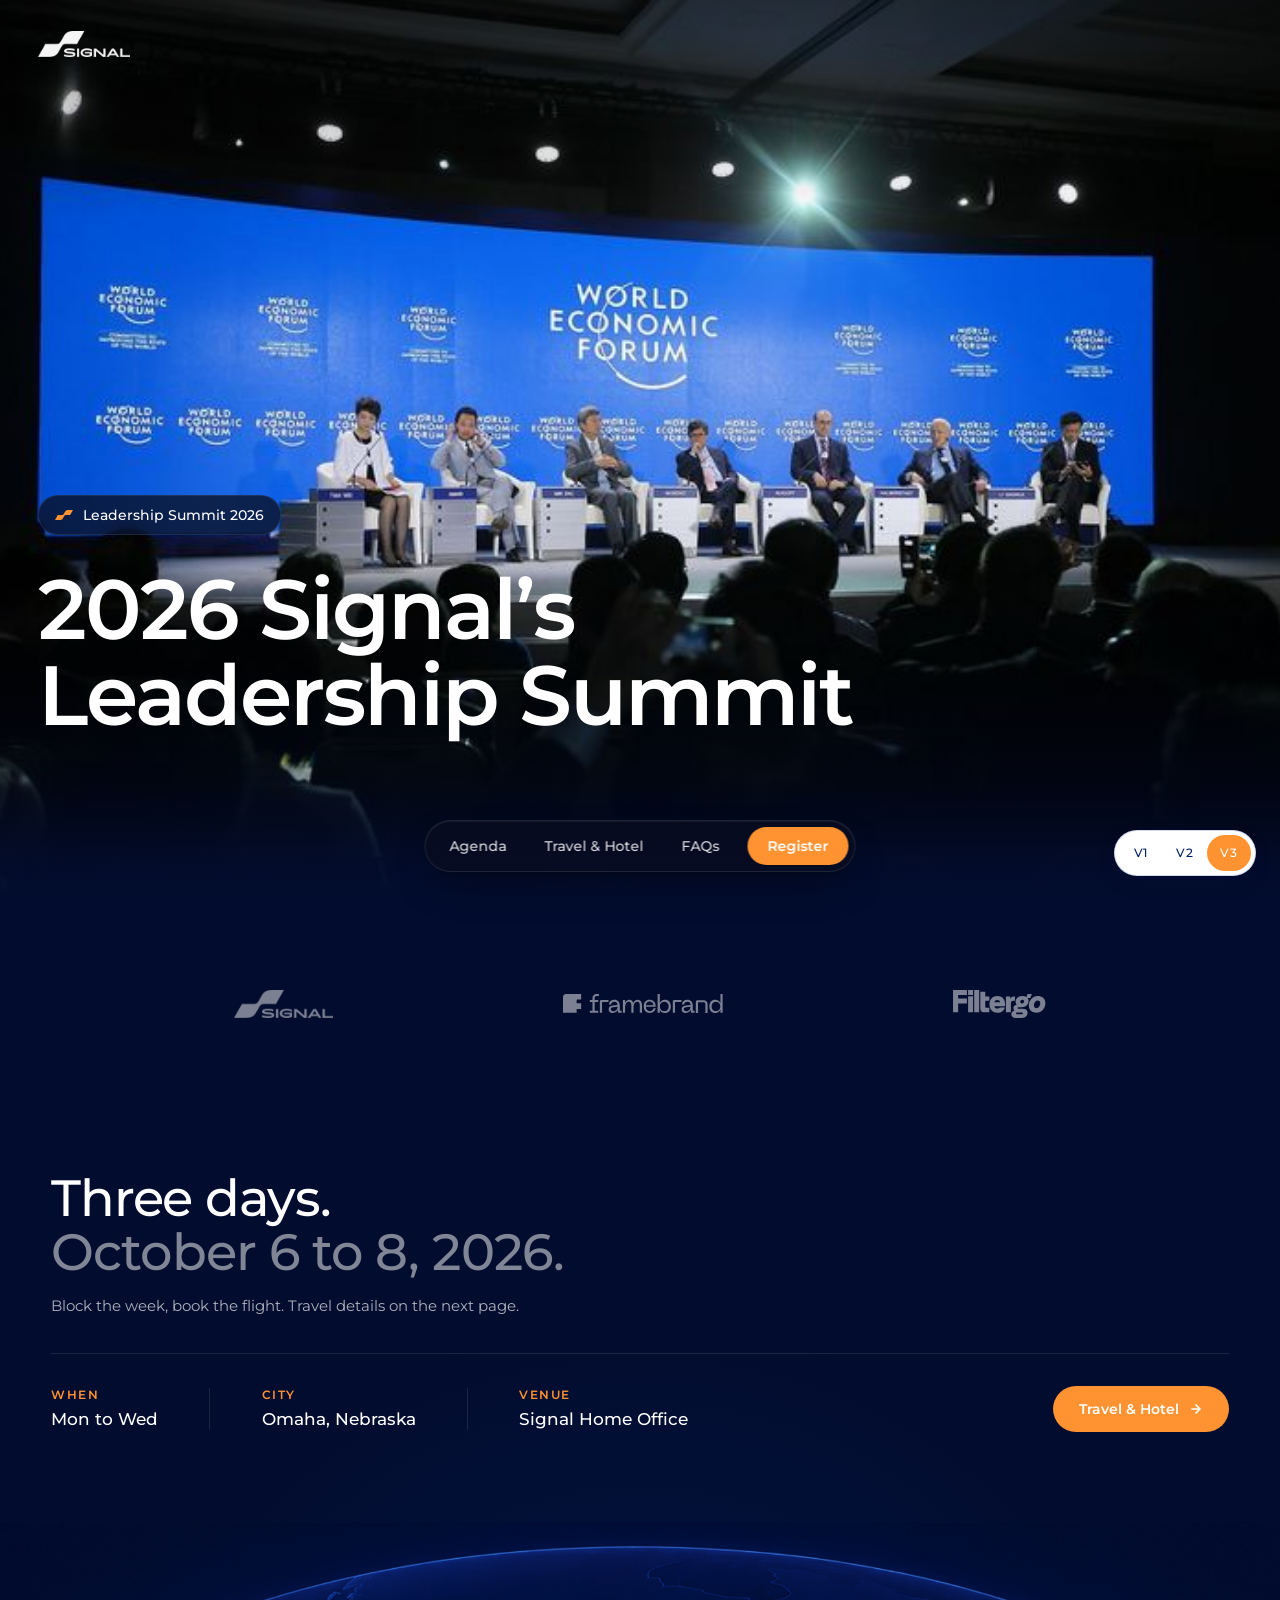
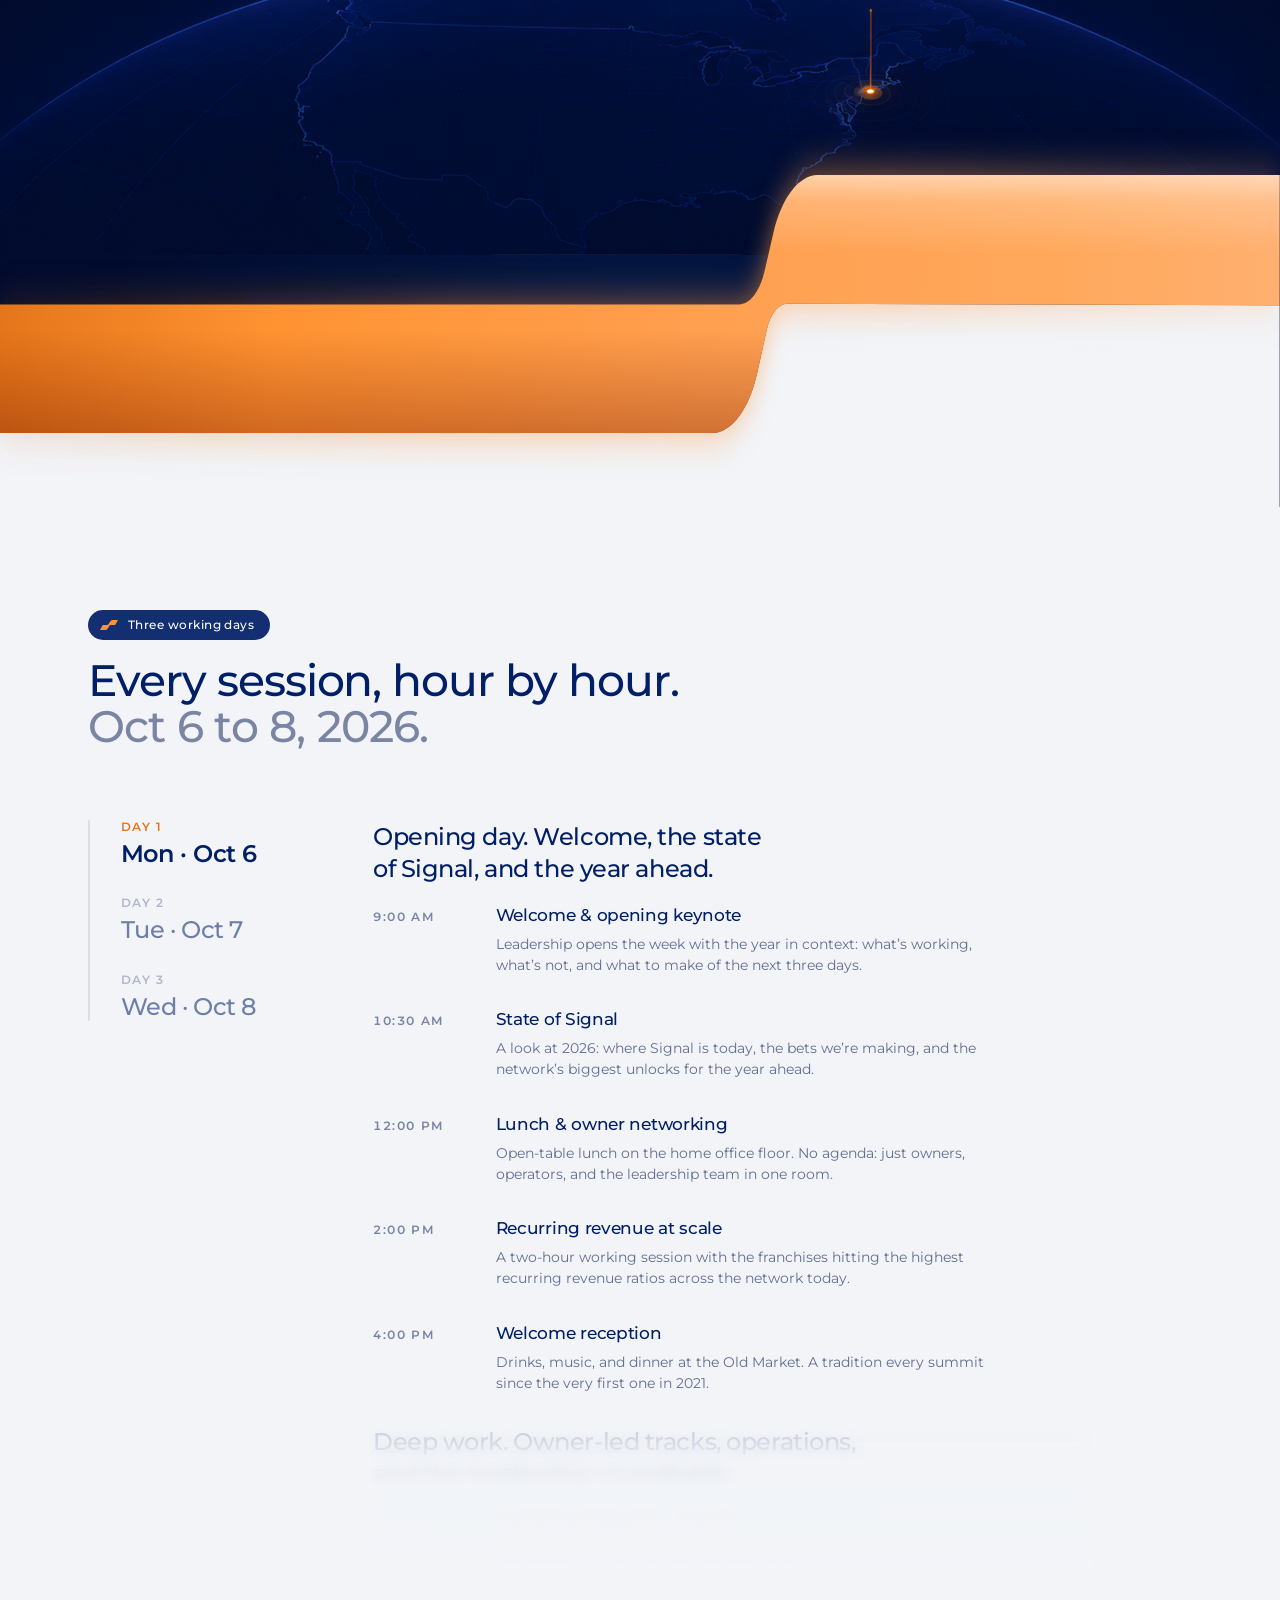
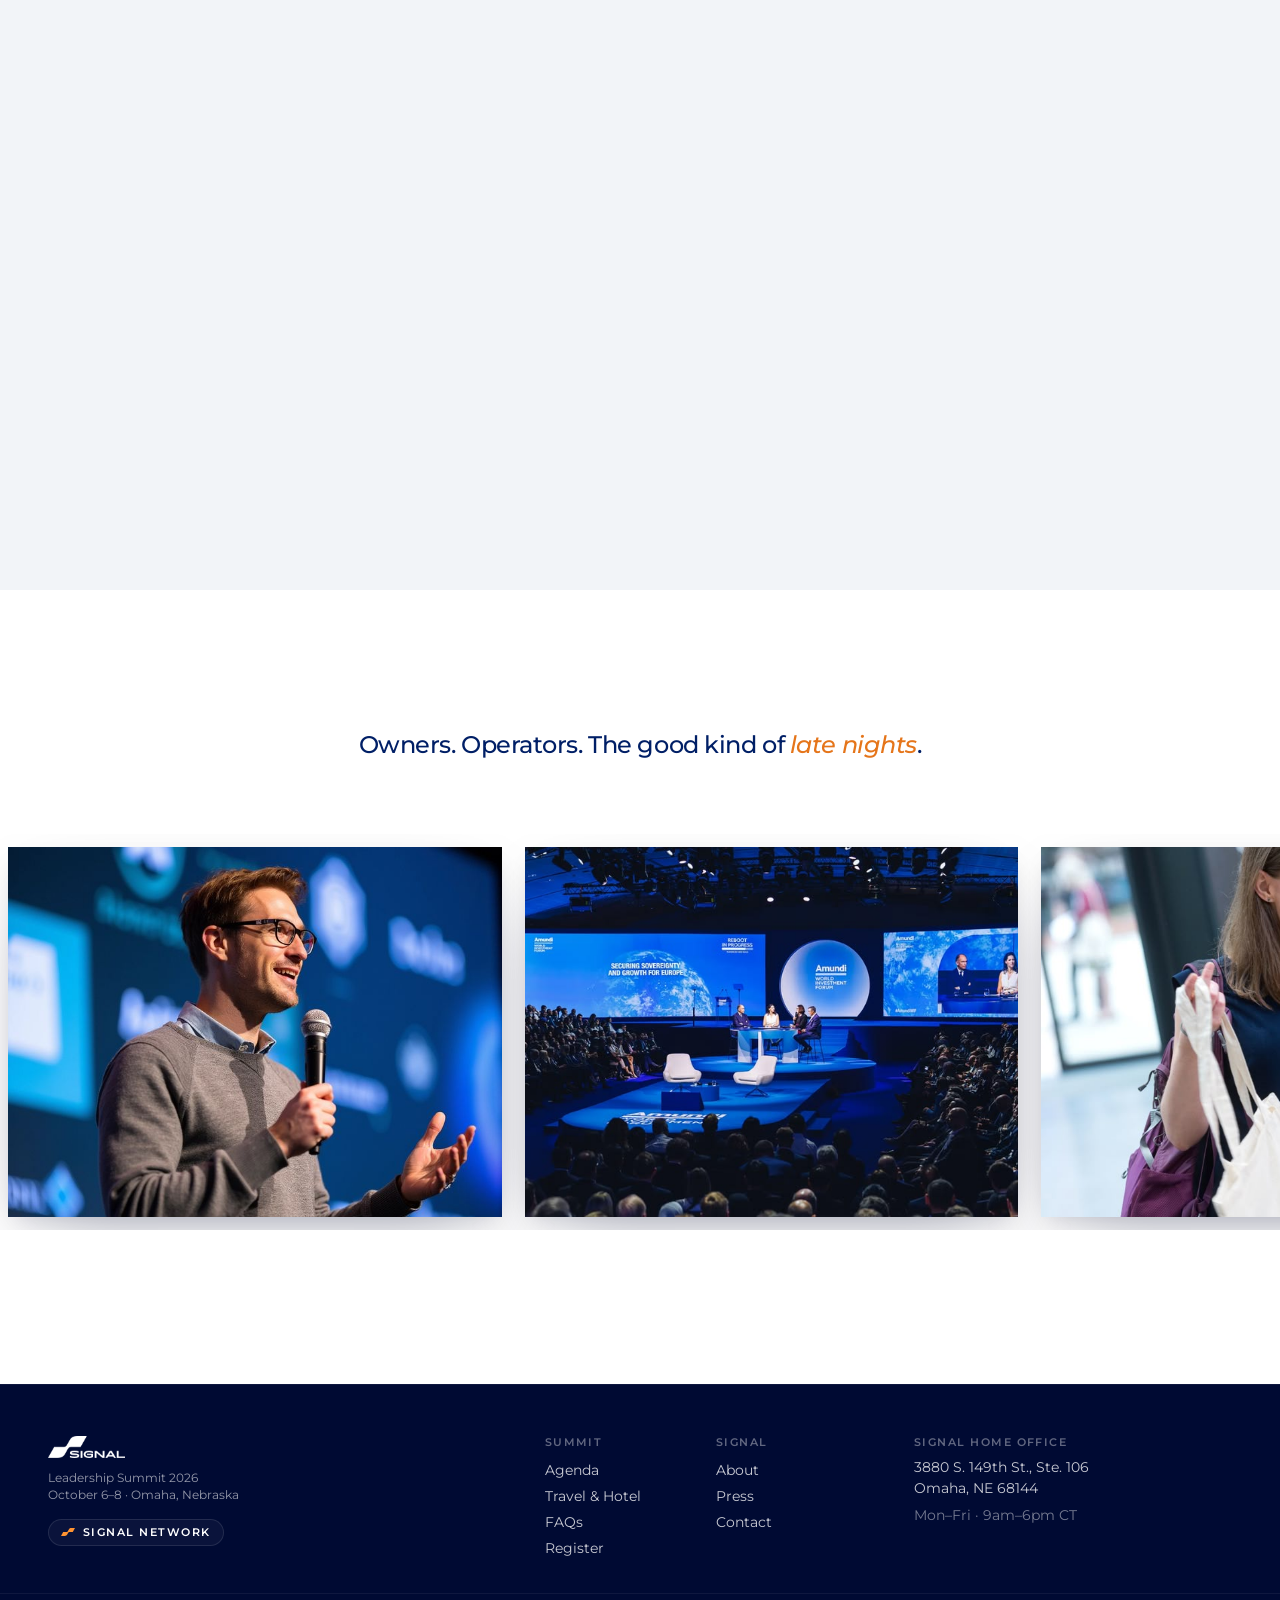
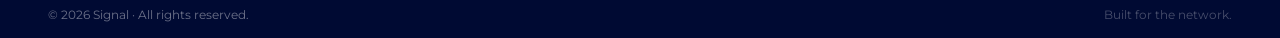
==== commit 0f06af06: "Agenda: redesign with tighter typography and zero separators Heading: - Wrapped the first sentence i" ====
--- a/site/index.html
+++ b/site/index.html
@@ -10,7 +10,7 @@
   <link rel="preconnect" href="https://fonts.gstatic.com" crossorigin />
   <link rel="stylesheet" href="https://fonts.googleapis.com/css2?family=Montserrat:wght@400;500;600;700&display=swap" />
 
-  <link rel="stylesheet" href="styles.css?v=2" />
+  <link rel="stylesheet" href="styles.css?v=3" />
 </head>
 <body>
 
@@ -218,7 +218,8 @@
             Three working days
           </span>
           <h2 class="agenda__heading">
-            Every session, hour by hour. <span class="agenda__heading-dates">Oct 6 to 8, 2026.</span>
+            <span class="agenda__heading-line">Every session, hour by hour.</span>
+            <span class="agenda__heading-dates">Oct 6 to 8, 2026.</span>
           </h2>
         </header>
 
--- a/site/styles.css
+++ b/site/styles.css
@@ -740,7 +740,7 @@
 /* ----- HEADING ----- Left-aligned, two-line cap, dark inverted pill. */
 .agenda__head {
   text-align: left;
-  margin-bottom: clamp(36px, 4vw, 56px);
+  margin-bottom: clamp(48px, 5.5vw, 80px);
   max-width: 720px;
 }
 .agenda__heading-dates {
@@ -773,13 +773,16 @@
   margin: 0;
   font-family: var(--font-sans);
   font-weight: 500;
-  /* Peers with .summit-details__heading and .reel__heading. */
-  font-size: clamp(30px, 4vw, 56px);
-  line-height: 1.05;
+  /* Peers with .summit-details__heading and .reel__heading. The two
+     spans inside each get their own line via display: block — no
+     text-wrap: balance, which was forcing the first sentence to break
+     into two ragged lines for "visual balance." */
+  font-size: clamp(28px, 3.4vw, 48px);
+  line-height: 1.06;
   letter-spacing: -0.024em;
   color: var(--signal-blue-deep);
-  text-wrap: balance;
-}
+}
+.agenda__heading-line { display: block; }
 
 /* ----- TWO-COLUMN BODY ----- */
 .agenda__body {
@@ -800,52 +803,27 @@
   position: sticky;
   top: var(--agenda-top);
   display: grid;
-  grid-template-columns: 6px 1fr;
-  gap: clamp(20px, 2vw, 28px);
+  grid-template-columns: 2px 1fr;
+  gap: clamp(22px, 2.4vw, 32px);
   align-items: stretch;
 }
 
-/* The vertical track + orange fill. Track sits muted but visible; the
-   fill carries a soft bloom so the leading edge reads as alive even
-   when the user is between transitions. */
+/* Hairline progress track. Just gradient fill — no bloom, no dot. */
 .agenda__progress {
   position: relative;
-  width: 6px;
-  background: rgba(0, 22, 77, 0.14);
-  border-radius: 6px;
-  overflow: visible;
+  width: 2px;
+  background: rgba(0, 22, 77, 0.10);
+  border-radius: 2px;
+  overflow: hidden;
 }
 .agenda__progress-fill {
   position: absolute;
   inset: 0 0 auto 0;
   height: 0%;
   background: linear-gradient(180deg, var(--signal-orange) 0%, var(--signal-orange-deep) 100%);
-  border-radius: 6px;
-  box-shadow:
-    0 0 14px rgba(255, 147, 50, 0.45),
-    0 0 4px rgba(255, 147, 50, 0.6),
-    0 0 0 1px rgba(229, 117, 26, 0.25);
+  border-radius: 2px;
   will-change: height;
 }
-/* A tiny bloom dot at the leading edge of the fill. */
-.agenda__progress-fill::after {
-  content: '';
-  position: absolute;
-  left: 50%;
-  bottom: -3px;
-  width: 14px;
-  height: 14px;
-  border-radius: 999px;
-  background: var(--signal-orange);
-  transform: translateX(-50%);
-  box-shadow: 0 0 12px 2px rgba(255, 147, 50, 0.55);
-  filter: blur(2px);
-  opacity: 0.85;
-  pointer-events: none;
-}
-/* Hide the bloom when there's nothing filled yet. */
-.agenda__progress-fill[style*="height: 0%"]::after,
-.agenda__progress-fill:not([style])::after { display: none; }
 
 .agenda__days {
   list-style: none;
@@ -853,9 +831,7 @@
   padding: 0;
   display: flex;
   flex-direction: column;
-}
-.agenda__days li + li {
-  border-top: 1px solid rgba(0, 22, 77, 0.10);
+  gap: clamp(20px, 2.2vw, 32px);
 }
 
 .agenda__day {
@@ -865,10 +841,10 @@
   width: 100%;
   text-align: left;
   cursor: pointer;
-  padding: clamp(14px, 1.4vw, 18px) 0;
+  padding: 0;
   display: flex;
   flex-direction: column;
-  gap: 4px;
+  gap: 6px;
   color: inherit;
   opacity: 0.55;
   transition: opacity 240ms ease;
@@ -882,15 +858,16 @@
   font-weight: 600;
   letter-spacing: 0.14em;
   text-transform: uppercase;
-  color: rgba(0, 22, 77, 0.55);
+  color: rgba(0, 22, 77, 0.5);
   transition: color 240ms ease;
 }
 .agenda__day.is-active .agenda__day-label {
   color: var(--signal-orange-deep);
 }
 .agenda__day-date {
-  font-size: 17px;
-  font-weight: 500;
+  font-size: clamp(20px, 1.9vw, 26px);
+  font-weight: 500;
+  line-height: 1.15;
   letter-spacing: -0.018em;
   color: var(--signal-blue-deep);
 }
@@ -954,34 +931,36 @@
   text-wrap: balance;
 }
 
-.agenda__list { width: 100%; }
+.agenda__list {
+  width: 100%;
+  display: flex;
+  flex-direction: column;
+  gap: clamp(22px, 2.6vw, 36px);
+}
 
 .agenda__row {
   display: grid;
-  grid-template-columns: 88px minmax(0, 1fr);
-  gap: clamp(16px, 1.8vw, 28px);
-  padding: clamp(10px, 1.1vw, 14px) 0;
-  border-top: 1px solid rgba(0, 22, 77, 0.07);
+  grid-template-columns: 92px minmax(0, 1fr);
+  gap: clamp(20px, 2.4vw, 36px);
+  padding: 0;
+  border: 0;
   align-items: baseline;
-}
-.agenda__list > .agenda__row:first-child {
-  border-top: 0;
-  padding-top: clamp(6px, 0.8vw, 10px);
 }
 
 .agenda__time {
   margin: 0;
-  font-size: 15px;
-  font-weight: 500;
-  color: rgba(0, 22, 77, 0.58);
+  font-size: 11.5px;
+  font-weight: 600;
+  letter-spacing: 0.14em;
+  text-transform: uppercase;
+  color: rgba(0, 22, 77, 0.5);
   font-variant-numeric: tabular-nums slashed-zero;
-  letter-spacing: 0;
 }
 
 .agenda__main {
   display: flex;
   flex-direction: column;
-  gap: 4px;
+  gap: 8px;
   min-width: 0;
 }
 .agenda__title {
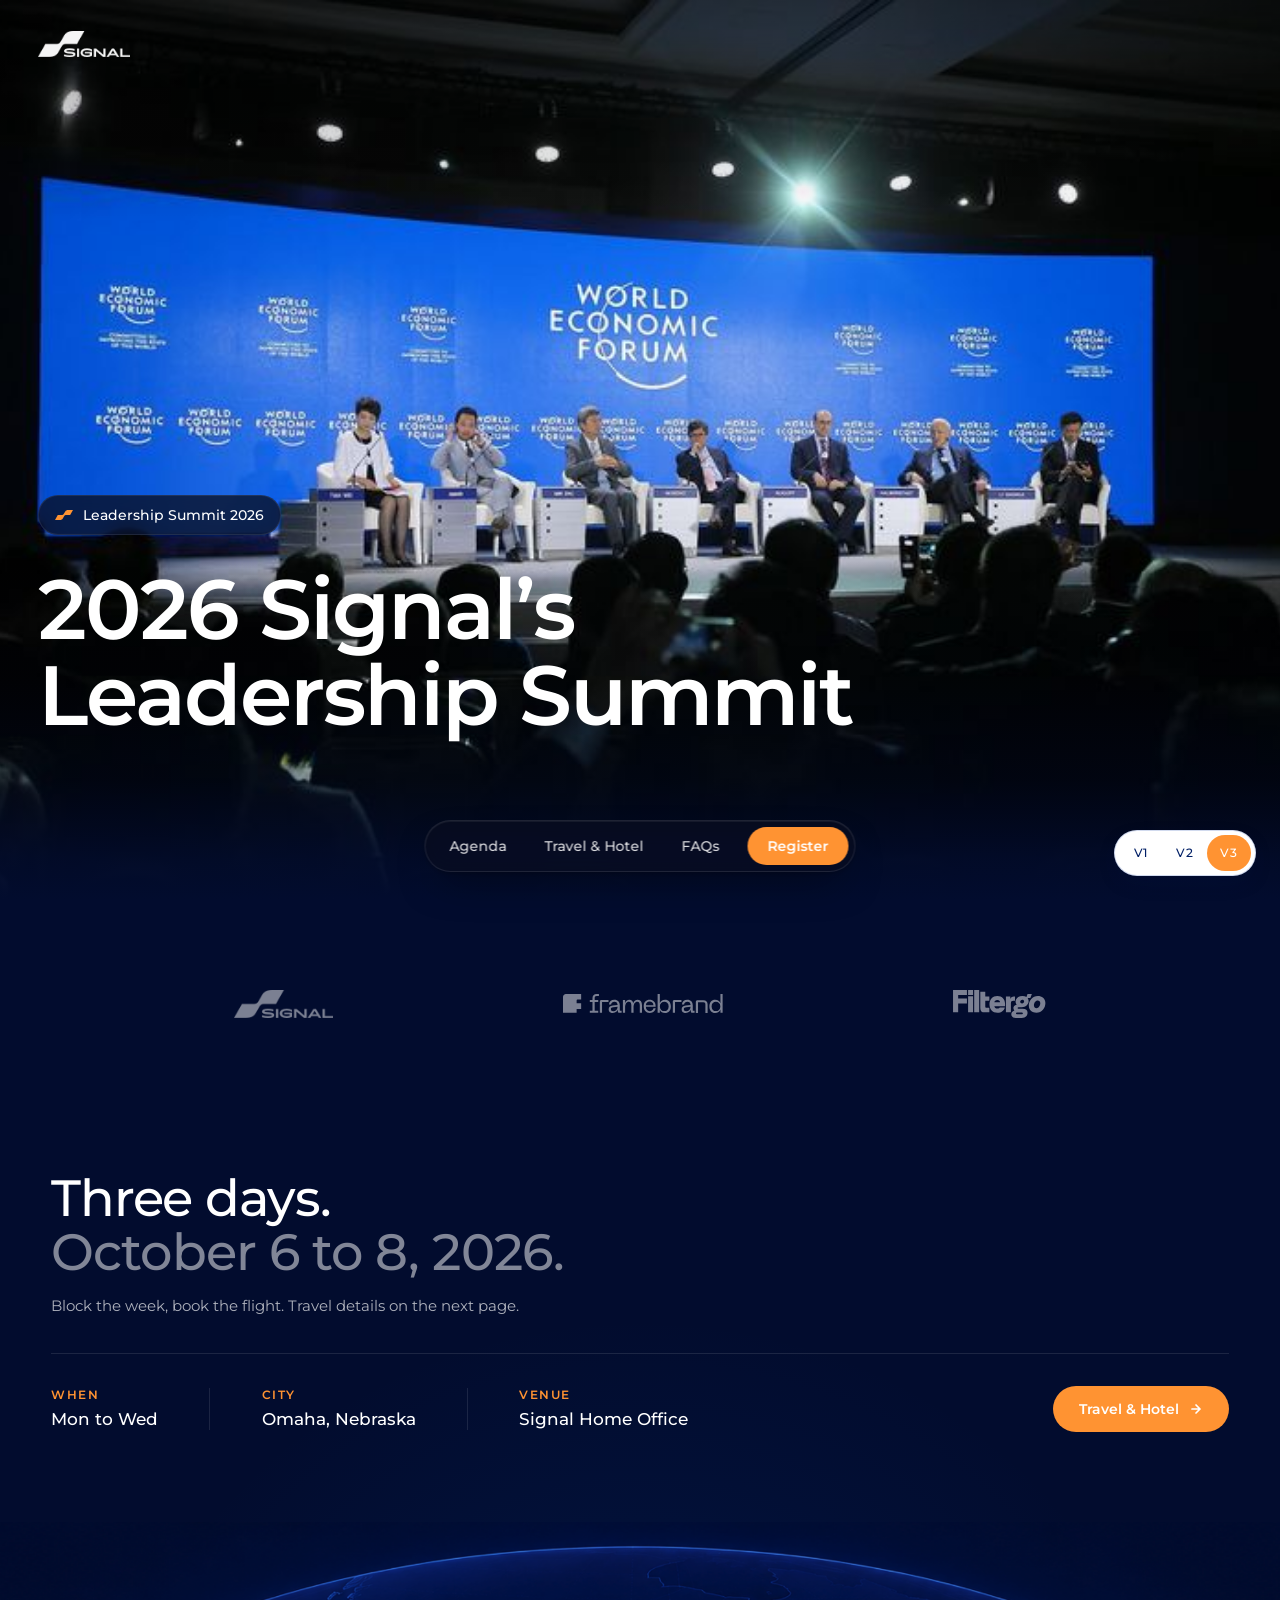
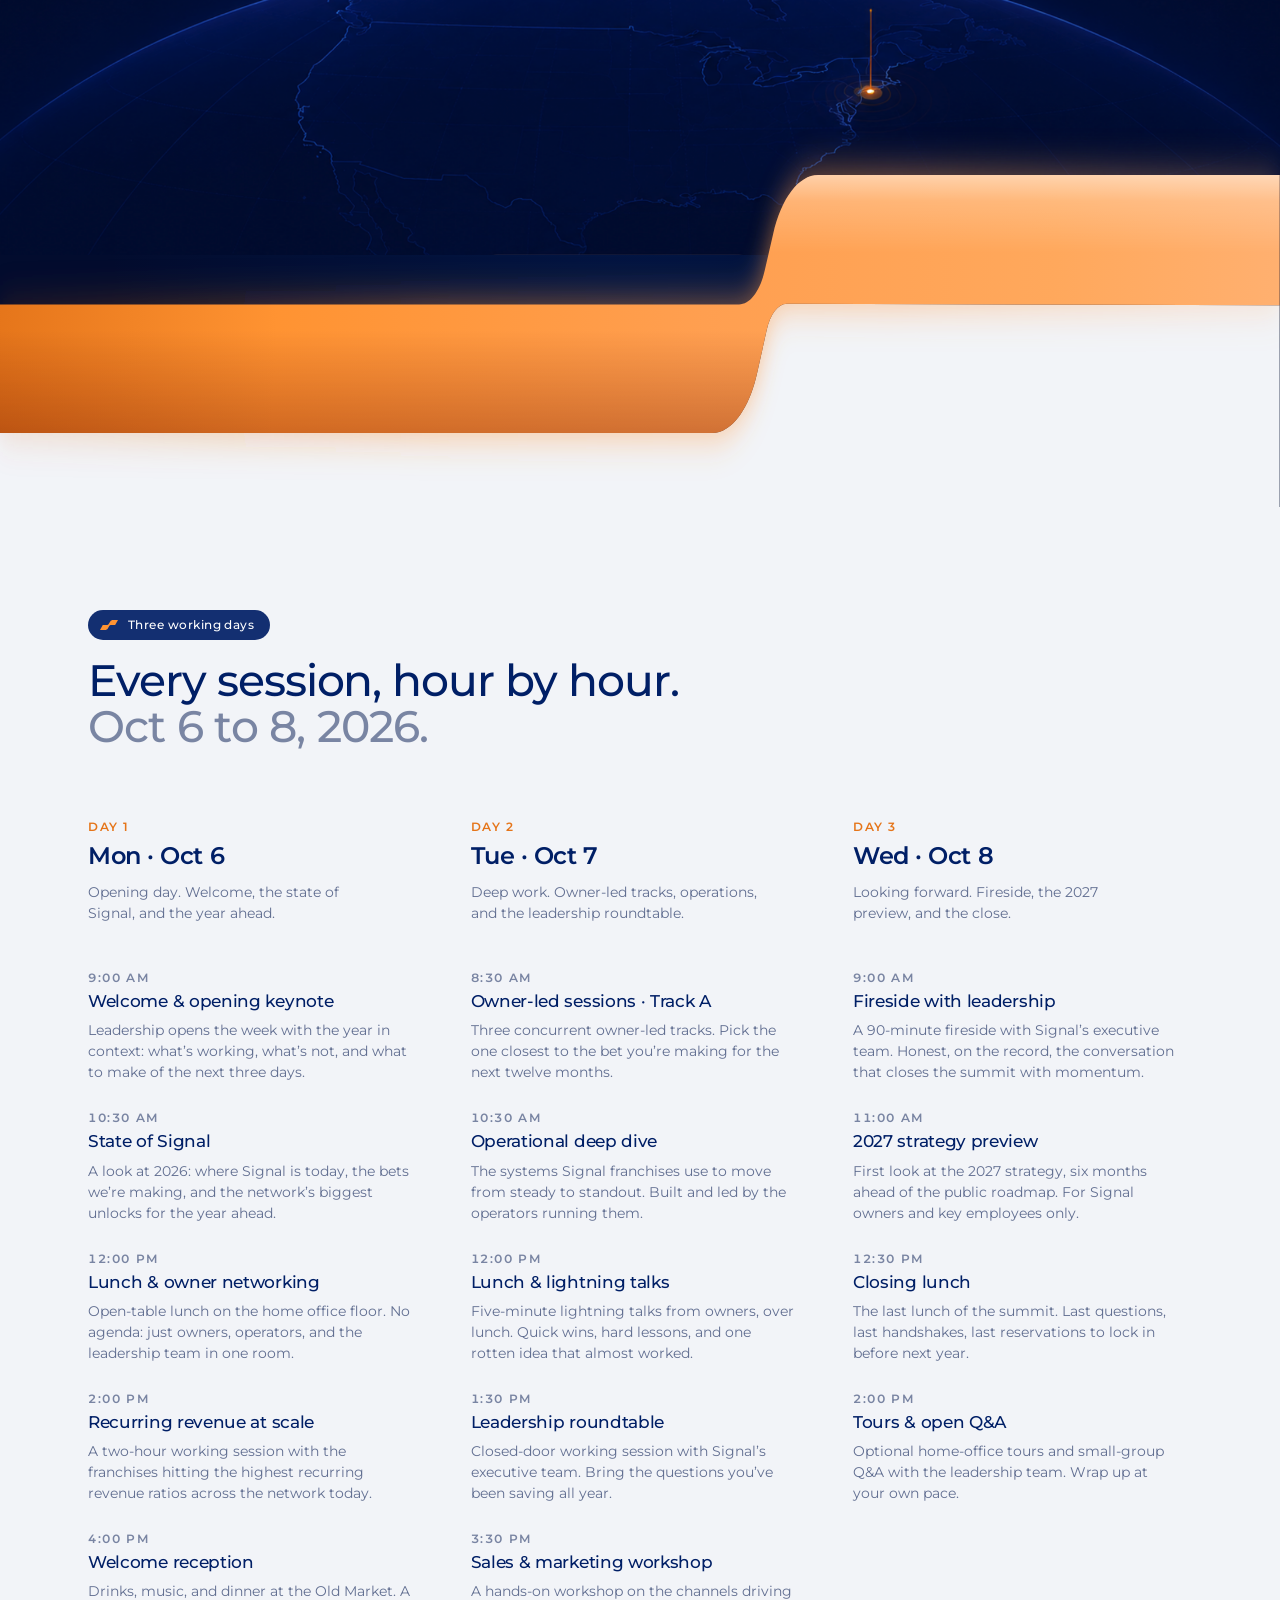
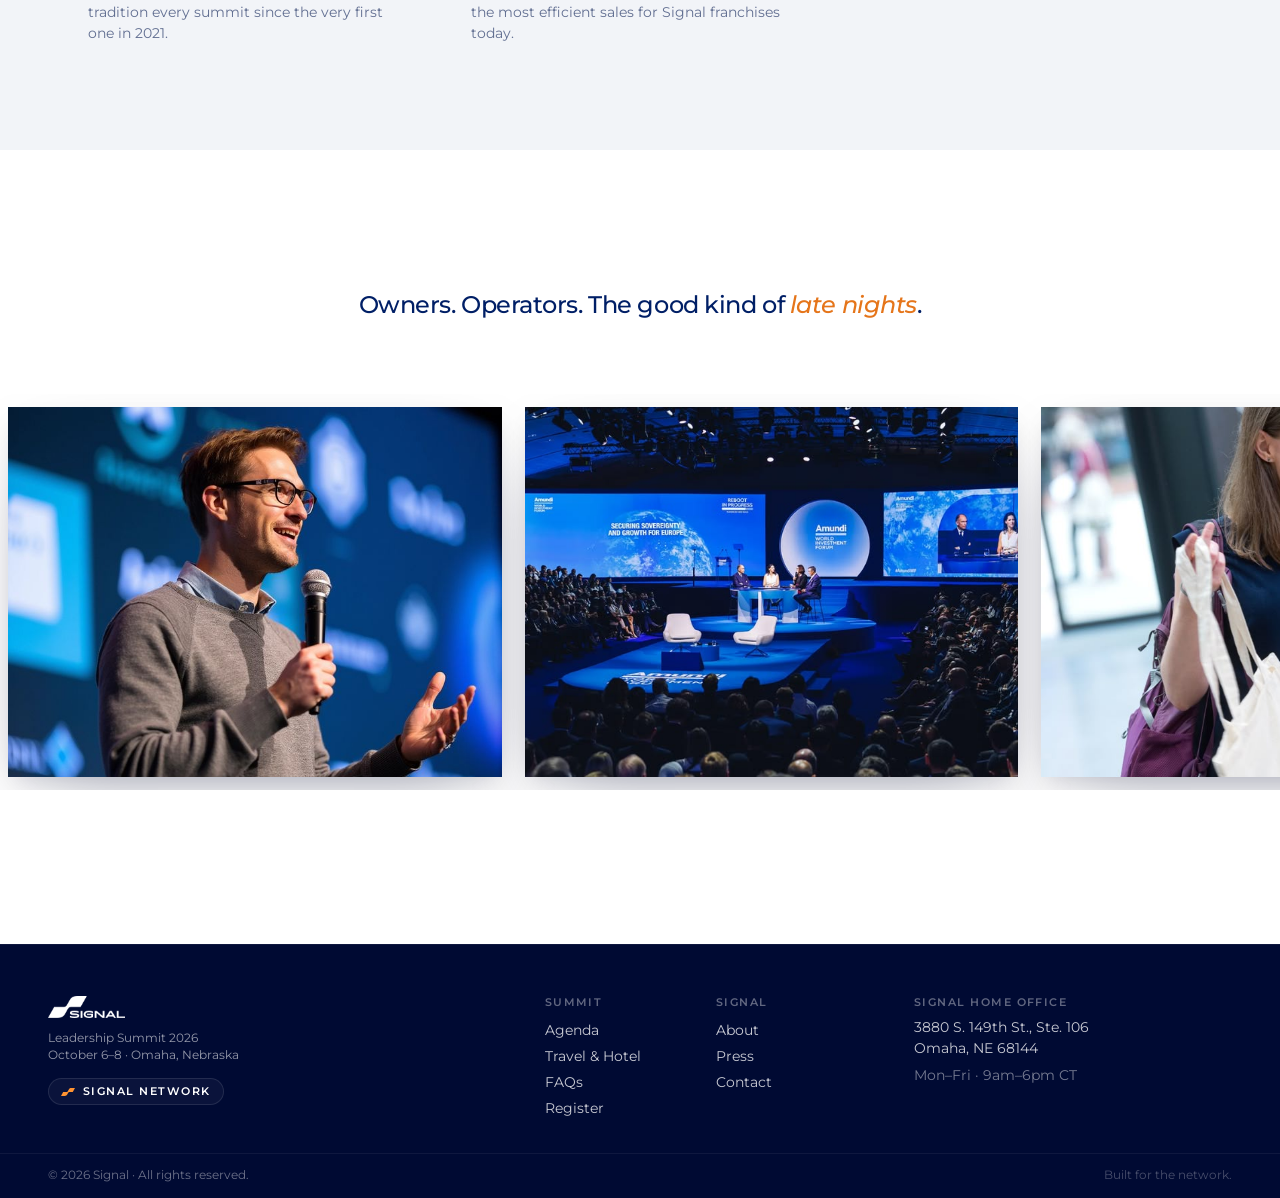
==== commit 4c6a9d3e: "Agenda: three-card layout for the day breakdowns Replaced the scroll-pinned left-rail + viewport cho" ====
--- a/site/index.html
+++ b/site/index.html
@@ -10,7 +10,7 @@
   <link rel="preconnect" href="https://fonts.gstatic.com" crossorigin />
   <link rel="stylesheet" href="https://fonts.googleapis.com/css2?family=Montserrat:wght@400;500;600;700&display=swap" />
 
-  <link rel="stylesheet" href="styles.css?v=3" />
+  <link rel="stylesheet" href="styles.css?v=4" />
 </head>
 <body>
 
@@ -223,188 +223,110 @@
           </h2>
         </header>
 
-        <!-- Horizontal day pager (visible on tablet/mobile only). -->
-        <nav class="agenda__pager" aria-label="Jump to day">
-          <div class="agenda__pager-track" aria-hidden="true">
-            <span class="agenda__pager-fill" data-pager-fill></span>
-          </div>
-          <ol class="agenda__pager-list">
-            <li><button type="button" class="agenda__pager-item is-active" data-day-target="0"><span>Day 1</span><em>Mon &middot; Oct 6</em></button></li>
-            <li><button type="button" class="agenda__pager-item" data-day-target="1"><span>Day 2</span><em>Tue &middot; Oct 7</em></button></li>
-            <li><button type="button" class="agenda__pager-item" data-day-target="2"><span>Day 3</span><em>Wed &middot; Oct 8</em></button></li>
-          </ol>
-        </nav>
-
-        <!-- Two-column body: left rail (sticky day index + progress bar)
-             and the scroll-pinned stage on the right. -->
-        <div class="agenda__body">
-
-          <!-- LEFT RAIL — sticky, with scroll-progress bar + day list. -->
-          <aside class="agenda__rail" aria-hidden="true">
-            <div class="agenda__rail-inner">
-              <div class="agenda__progress">
-                <span class="agenda__progress-fill" data-progress-fill></span>
-              </div>
-              <ol class="agenda__days">
-                <li>
-                  <button type="button" class="agenda__day is-active" data-day-target="0">
-                    <span class="agenda__day-label">Day 1</span>
-                    <span class="agenda__day-date">Mon &middot; Oct 6</span>
-                  </button>
-                </li>
-                <li>
-                  <button type="button" class="agenda__day" data-day-target="1">
-                    <span class="agenda__day-label">Day 2</span>
-                    <span class="agenda__day-date">Tue &middot; Oct 7</span>
-                  </button>
-                </li>
-                <li>
-                  <button type="button" class="agenda__day" data-day-target="2">
-                    <span class="agenda__day-label">Day 3</span>
-                    <span class="agenda__day-date">Wed &middot; Oct 8</span>
-                  </button>
-                </li>
-              </ol>
-            </div>
-          </aside>
-
-          <!-- RIGHT — scroll-pinned stage. -->
-          <div class="agenda__stage" data-days="3">
-            <div class="agenda__pin">
-              <div class="agenda__viewport">
-
-                <!-- ===== DAY 1 ===== -->
-                <article class="agenda__frame is-current" data-day="0">
-                  <header class="agenda__frame-head">
-                    <p class="agenda__frame-summary">Opening day. Welcome, the state of Signal, and the year ahead.</p>
-                  </header>
-                  <div class="agenda__list">
-                    <article class="agenda__row">
-                      <p class="agenda__time">9:00 AM</p>
-                      <div class="agenda__main">
-                        <p class="agenda__title">Welcome &amp; opening keynote</p>
-                        <p class="agenda__desc">Leadership opens the week with the year in context: what&rsquo;s working, what&rsquo;s not, and what to make of the next three days.</p>
-                      </div>
-                    </article>
-                    <article class="agenda__row">
-                      <p class="agenda__time">10:30 AM</p>
-                      <div class="agenda__main">
-                        <p class="agenda__title">State of Signal</p>
-                        <p class="agenda__desc">A look at 2026: where Signal is today, the bets we&rsquo;re making, and the network&rsquo;s biggest unlocks for the year ahead.</p>
-                      </div>
-                    </article>
-                    <article class="agenda__row">
-                      <p class="agenda__time">12:00 PM</p>
-                      <div class="agenda__main">
-                        <p class="agenda__title">Lunch &amp; owner networking</p>
-                        <p class="agenda__desc">Open-table lunch on the home office floor. No agenda: just owners, operators, and the leadership team in one room.</p>
-                      </div>
-                    </article>
-                    <article class="agenda__row">
-                      <p class="agenda__time">2:00 PM</p>
-                      <div class="agenda__main">
-                        <p class="agenda__title">Recurring revenue at scale</p>
-                        <p class="agenda__desc">A two-hour working session with the franchises hitting the highest recurring revenue ratios across the network today.</p>
-                      </div>
-                    </article>
-                    <article class="agenda__row">
-                      <p class="agenda__time">4:00 PM</p>
-                      <div class="agenda__main">
-                        <p class="agenda__title">Welcome reception</p>
-                        <p class="agenda__desc">Drinks, music, and dinner at the Old Market. A tradition every summit since the very first one in 2021.</p>
-                      </div>
-                    </article>
-                  </div>
-                </article>
-
-                <!-- ===== DAY 2 ===== -->
-                <article class="agenda__frame" data-day="1">
-                  <header class="agenda__frame-head">
-                    <p class="agenda__frame-summary">Deep work. Owner-led tracks, operations, and the leadership roundtable.</p>
-                  </header>
-                  <div class="agenda__list">
-                    <article class="agenda__row">
-                      <p class="agenda__time">8:30 AM</p>
-                      <div class="agenda__main">
-                        <p class="agenda__title">Owner-led sessions &middot; Track A</p>
-                        <p class="agenda__desc">Three concurrent owner-led tracks. Pick the one closest to the bet you&rsquo;re making for the next twelve months.</p>
-                      </div>
-                    </article>
-                    <article class="agenda__row">
-                      <p class="agenda__time">10:30 AM</p>
-                      <div class="agenda__main">
-                        <p class="agenda__title">Operational deep dive</p>
-                        <p class="agenda__desc">The systems Signal franchises use to move from steady to standout. Built and led by the operators running them.</p>
-                      </div>
-                    </article>
-                    <article class="agenda__row">
-                      <p class="agenda__time">12:00 PM</p>
-                      <div class="agenda__main">
-                        <p class="agenda__title">Lunch &amp; lightning talks</p>
-                        <p class="agenda__desc">Five-minute lightning talks from owners, over lunch. Quick wins, hard lessons, and one rotten idea that almost worked.</p>
-                      </div>
-                    </article>
-                    <article class="agenda__row">
-                      <p class="agenda__time">1:30 PM</p>
-                      <div class="agenda__main">
-                        <p class="agenda__title">Leadership roundtable</p>
-                        <p class="agenda__desc">Closed-door working session with Signal&rsquo;s executive team. Bring the questions you&rsquo;ve been saving all year.</p>
-                      </div>
-                    </article>
-                    <article class="agenda__row">
-                      <p class="agenda__time">3:30 PM</p>
-                      <div class="agenda__main">
-                        <p class="agenda__title">Sales &amp; marketing workshop</p>
-                        <p class="agenda__desc">A hands-on workshop on the channels driving the most efficient sales for Signal franchises today.</p>
-                      </div>
-                    </article>
-                  </div>
-                </article>
-
-                <!-- ===== DAY 3 ===== -->
-                <article class="agenda__frame" data-day="2">
-                  <header class="agenda__frame-head">
-                    <p class="agenda__frame-summary">Looking forward. Fireside, the 2027 preview, and the close.</p>
-                  </header>
-                  <div class="agenda__list">
-                    <article class="agenda__row">
-                      <p class="agenda__time">9:00 AM</p>
-                      <div class="agenda__main">
-                        <p class="agenda__title">Fireside with leadership</p>
-                        <p class="agenda__desc">A 90-minute fireside with Signal&rsquo;s executive team. Honest, on the record, the conversation that closes the summit with momentum.</p>
-                      </div>
-                    </article>
-                    <article class="agenda__row">
-                      <p class="agenda__time">11:00 AM</p>
-                      <div class="agenda__main">
-                        <p class="agenda__title">2027 strategy preview</p>
-                        <p class="agenda__desc">First look at the 2027 strategy, six months ahead of the public roadmap. For Signal owners and key employees only.</p>
-                      </div>
-                    </article>
-                    <article class="agenda__row">
-                      <p class="agenda__time">12:30 PM</p>
-                      <div class="agenda__main">
-                        <p class="agenda__title">Closing lunch</p>
-                        <p class="agenda__desc">The last lunch of the summit. Last questions, last handshakes, last reservations to lock in before next year.</p>
-                      </div>
-                    </article>
-                    <article class="agenda__row">
-                      <p class="agenda__time">2:00 PM</p>
-                      <div class="agenda__main">
-                        <p class="agenda__title">Tours &amp; open Q&amp;A</p>
-                        <p class="agenda__desc">Optional home-office tours and small-group Q&amp;A with the leadership team. Wrap up at your own pace.</p>
-                      </div>
-                    </article>
-                  </div>
-                </article>
-
-                <!-- Frosted veil over the bottom of the viewport — hints
-                     at the next day sitting beneath the active one. -->
-                <div class="agenda__veil" aria-hidden="true"></div>
-              </div>
-            </div>
-          </div>
-        </div>
+        <div class="agenda__days-grid">
+
+          <article class="agenda__day-card" data-day="1">
+            <header class="agenda__day-card-head">
+              <p class="agenda__day-card-label">Day 1</p>
+              <p class="agenda__day-card-date">Mon &middot; Oct 6</p>
+              <p class="agenda__day-card-summary">Opening day. Welcome, the state of Signal, and the year ahead.</p>
+            </header>
+            <ol class="agenda__list">
+              <li class="agenda__row">
+                <p class="agenda__time">9:00 AM</p>
+                <p class="agenda__title">Welcome &amp; opening keynote</p>
+                <p class="agenda__desc">Leadership opens the week with the year in context: what&rsquo;s working, what&rsquo;s not, and what to make of the next three days.</p>
+              </li>
+              <li class="agenda__row">
+                <p class="agenda__time">10:30 AM</p>
+                <p class="agenda__title">State of Signal</p>
+                <p class="agenda__desc">A look at 2026: where Signal is today, the bets we&rsquo;re making, and the network&rsquo;s biggest unlocks for the year ahead.</p>
+              </li>
+              <li class="agenda__row">
+                <p class="agenda__time">12:00 PM</p>
+                <p class="agenda__title">Lunch &amp; owner networking</p>
+                <p class="agenda__desc">Open-table lunch on the home office floor. No agenda: just owners, operators, and the leadership team in one room.</p>
+              </li>
+              <li class="agenda__row">
+                <p class="agenda__time">2:00 PM</p>
+                <p class="agenda__title">Recurring revenue at scale</p>
+                <p class="agenda__desc">A two-hour working session with the franchises hitting the highest recurring revenue ratios across the network today.</p>
+              </li>
+              <li class="agenda__row">
+                <p class="agenda__time">4:00 PM</p>
+                <p class="agenda__title">Welcome reception</p>
+                <p class="agenda__desc">Drinks, music, and dinner at the Old Market. A tradition every summit since the very first one in 2021.</p>
+              </li>
+            </ol>
+          </article>
+
+          <article class="agenda__day-card" data-day="2">
+            <header class="agenda__day-card-head">
+              <p class="agenda__day-card-label">Day 2</p>
+              <p class="agenda__day-card-date">Tue &middot; Oct 7</p>
+              <p class="agenda__day-card-summary">Deep work. Owner-led tracks, operations, and the leadership roundtable.</p>
+            </header>
+            <ol class="agenda__list">
+              <li class="agenda__row">
+                <p class="agenda__time">8:30 AM</p>
+                <p class="agenda__title">Owner-led sessions &middot; Track A</p>
+                <p class="agenda__desc">Three concurrent owner-led tracks. Pick the one closest to the bet you&rsquo;re making for the next twelve months.</p>
+              </li>
+              <li class="agenda__row">
+                <p class="agenda__time">10:30 AM</p>
+                <p class="agenda__title">Operational deep dive</p>
+                <p class="agenda__desc">The systems Signal franchises use to move from steady to standout. Built and led by the operators running them.</p>
+              </li>
+              <li class="agenda__row">
+                <p class="agenda__time">12:00 PM</p>
+                <p class="agenda__title">Lunch &amp; lightning talks</p>
+                <p class="agenda__desc">Five-minute lightning talks from owners, over lunch. Quick wins, hard lessons, and one rotten idea that almost worked.</p>
+              </li>
+              <li class="agenda__row">
+                <p class="agenda__time">1:30 PM</p>
+                <p class="agenda__title">Leadership roundtable</p>
+                <p class="agenda__desc">Closed-door working session with Signal&rsquo;s executive team. Bring the questions you&rsquo;ve been saving all year.</p>
+              </li>
+              <li class="agenda__row">
+                <p class="agenda__time">3:30 PM</p>
+                <p class="agenda__title">Sales &amp; marketing workshop</p>
+                <p class="agenda__desc">A hands-on workshop on the channels driving the most efficient sales for Signal franchises today.</p>
+              </li>
+            </ol>
+          </article>
+
+          <article class="agenda__day-card" data-day="3">
+            <header class="agenda__day-card-head">
+              <p class="agenda__day-card-label">Day 3</p>
+              <p class="agenda__day-card-date">Wed &middot; Oct 8</p>
+              <p class="agenda__day-card-summary">Looking forward. Fireside, the 2027 preview, and the close.</p>
+            </header>
+            <ol class="agenda__list">
+              <li class="agenda__row">
+                <p class="agenda__time">9:00 AM</p>
+                <p class="agenda__title">Fireside with leadership</p>
+                <p class="agenda__desc">A 90-minute fireside with Signal&rsquo;s executive team. Honest, on the record, the conversation that closes the summit with momentum.</p>
+              </li>
+              <li class="agenda__row">
+                <p class="agenda__time">11:00 AM</p>
+                <p class="agenda__title">2027 strategy preview</p>
+                <p class="agenda__desc">First look at the 2027 strategy, six months ahead of the public roadmap. For Signal owners and key employees only.</p>
+              </li>
+              <li class="agenda__row">
+                <p class="agenda__time">12:30 PM</p>
+                <p class="agenda__title">Closing lunch</p>
+                <p class="agenda__desc">The last lunch of the summit. Last questions, last handshakes, last reservations to lock in before next year.</p>
+              </li>
+              <li class="agenda__row">
+                <p class="agenda__time">2:00 PM</p>
+                <p class="agenda__title">Tours &amp; open Q&amp;A</p>
+                <p class="agenda__desc">Optional home-office tours and small-group Q&amp;A with the leadership team. Wrap up at your own pace.</p>
+              </li>
+            </ol>
+          </article>
+
+        </div>
+
       </div>
     </section>
 
@@ -495,7 +417,7 @@
     <button type="button" class="version-toggle__btn is-active" aria-pressed="true">V3</button>
   </div>
 
-  <script src="script.js?v=5"></script>
+  <script src="script.js?v=6"></script>
   <script type="module" src="reel.js?v=1"></script>
 </body>
 </html>
--- a/site/styles.css
+++ b/site/styles.css
@@ -784,169 +784,72 @@
 }
 .agenda__heading-line { display: block; }
 
-/* ----- TWO-COLUMN BODY ----- */
-.agenda__body {
-  --agenda-top: clamp(96px, 13vh, 140px);
+/* ----- THREE-CARD GRID -----
+   Three day-cards side by side, top-aligned. Equal widths give the
+   layout its visual balance; the inter-card gap carries the structure
+   instead of any visible card chrome. */
+.agenda__days-grid {
   display: grid;
-  grid-template-columns: 232px minmax(0, 1fr);
-  gap: clamp(36px, 4vw, 72px);
-  align-items: stretch;
-}
-
-/* ----- LEFT RAIL -----
-   The aside spans the full row height (same as the 300vh stage column),
-   and an inner sticky element holds the day list + progress bar. */
-.agenda__rail {
-  position: relative;
-}
-.agenda__rail-inner {
-  position: sticky;
-  top: var(--agenda-top);
-  display: grid;
-  grid-template-columns: 2px 1fr;
-  gap: clamp(22px, 2.4vw, 32px);
-  align-items: stretch;
-}
-
-/* Hairline progress track. Just gradient fill — no bloom, no dot. */
-.agenda__progress {
-  position: relative;
-  width: 2px;
-  background: rgba(0, 22, 77, 0.10);
-  border-radius: 2px;
-  overflow: hidden;
-}
-.agenda__progress-fill {
-  position: absolute;
-  inset: 0 0 auto 0;
-  height: 0%;
-  background: linear-gradient(180deg, var(--signal-orange) 0%, var(--signal-orange-deep) 100%);
-  border-radius: 2px;
-  will-change: height;
-}
-
-.agenda__days {
-  list-style: none;
-  margin: 0;
-  padding: 0;
+  grid-template-columns: repeat(3, minmax(0, 1fr));
+  gap: clamp(28px, 3.4vw, 56px);
+  align-items: start;
+}
+
+.agenda__day-card {
   display: flex;
   flex-direction: column;
-  gap: clamp(20px, 2.2vw, 32px);
-}
-
-.agenda__day {
-  appearance: none;
-  background: transparent;
-  border: 0;
-  width: 100%;
-  text-align: left;
-  cursor: pointer;
-  padding: 0;
+  gap: clamp(20px, 2.4vw, 32px);
+  min-width: 0;
+}
+
+/* Card header: eyebrow, date, one-line summary. Tight proximity. */
+.agenda__day-card-head {
   display: flex;
   flex-direction: column;
-  gap: 6px;
-  color: inherit;
-  opacity: 0.55;
-  transition: opacity 240ms ease;
-  font-family: var(--font-sans);
-}
-.agenda__day:hover { opacity: 0.85; }
-.agenda__day.is-active { opacity: 1; }
-
-.agenda__day-label {
+  gap: 8px;
+}
+.agenda__day-card-label {
+  margin: 0;
   font-size: 11.5px;
   font-weight: 600;
   letter-spacing: 0.14em;
   text-transform: uppercase;
-  color: rgba(0, 22, 77, 0.5);
-  transition: color 240ms ease;
-}
-.agenda__day.is-active .agenda__day-label {
   color: var(--signal-orange-deep);
 }
-.agenda__day-date {
+.agenda__day-card-date {
+  margin: 0;
   font-size: clamp(20px, 1.9vw, 26px);
-  font-weight: 500;
+  font-weight: 600;
   line-height: 1.15;
   letter-spacing: -0.018em;
   color: var(--signal-blue-deep);
 }
-.agenda__day.is-active .agenda__day-date {
-  font-weight: 600;
-}
-
-/* ----- PAGER (tablet/mobile only) ----- */
-.agenda__pager { display: none; }
-
-/* ----- RIGHT — SCROLL-PINNED STAGE ----- */
-.agenda__stage {
-  position: relative;
-  height: 320vh;
-}
-.agenda__pin {
-  position: sticky;
-  top: var(--agenda-top);
-  height: calc(100vh - var(--agenda-top) - clamp(24px, 3vh, 48px));
-  display: flex;
-  align-items: flex-start;
-}
-.agenda__viewport {
-  position: relative;
+.agenda__day-card-summary {
+  margin: 4px 0 0;
+  font-size: 14px;
+  line-height: 1.5;
+  color: rgba(0, 22, 77, 0.6);
+  max-width: 32ch;
+}
+
+/* Session list within a card. Each row stacks vertically: time,
+   title, description. Inter-row gap creates the rhythm; no rules. */
+.agenda__list {
+  list-style: none;
+  padding: 0;
   width: 100%;
-  max-width: 720px;
-  height: 100%;
-  overflow: hidden;
-  isolation: isolate;
-}
-
-.agenda__frame {
-  position: absolute;
-  inset: 0;
   display: flex;
   flex-direction: column;
-  padding: 0 2px 64px;
-  opacity: 0;
-  transform: translateY(72%);
-  pointer-events: none;
-  will-change: opacity, transform;
-}
-.agenda__frame.is-current {
-  opacity: 1;
-  transform: translateY(0);
-  pointer-events: auto;
-}
-
-.agenda__frame-head {
-  margin-bottom: clamp(14px, 1.6vw, 22px);
-}
-.agenda__frame-summary {
-  margin: 0;
-  font-family: var(--font-sans);
-  font-size: clamp(20px, 1.9vw, 26px);
-  font-weight: 500;
-  line-height: 1.32;
-  letter-spacing: -0.018em;
-  color: var(--signal-blue-deep);
-  max-width: 48ch;
-  text-wrap: balance;
-}
-
-.agenda__list {
-  width: 100%;
+  gap: clamp(20px, 2.4vw, 28px);
+}
+.agenda__row {
   display: flex;
   flex-direction: column;
-  gap: clamp(22px, 2.6vw, 36px);
-}
-
-.agenda__row {
-  display: grid;
-  grid-template-columns: 92px minmax(0, 1fr);
-  gap: clamp(20px, 2.4vw, 36px);
+  gap: 6px;
   padding: 0;
   border: 0;
-  align-items: baseline;
-}
-
+  list-style: none;
+}
 .agenda__time {
   margin: 0;
   font-size: 11.5px;
@@ -956,13 +859,6 @@
   color: rgba(0, 22, 77, 0.5);
   font-variant-numeric: tabular-nums slashed-zero;
 }
-
-.agenda__main {
-  display: flex;
-  flex-direction: column;
-  gap: 8px;
-  min-width: 0;
-}
 .agenda__title {
   margin: 0;
   font-size: 17px;
@@ -973,181 +869,37 @@
   text-wrap: balance;
 }
 .agenda__desc {
-  margin: 0;
+  margin: 2px 0 0;
   font-size: 14px;
   line-height: 1.5;
   color: rgba(0, 22, 77, 0.6);
-  max-width: 56ch;
-}
-
-/* ----- VEIL — frosted band at the bottom hinting at the next day -----
-   Sits in the bottom 24% of the viewport so the active day's last
-   session stays clear of it. The next frame (translateY 80% from JS)
-   peeks through this veil — clearly there, but veiled. */
-.agenda__veil {
-  position: absolute;
-  left: 0;
-  right: 0;
-  bottom: 0;
-  height: 20%;
-  pointer-events: none;
-  background: linear-gradient(
-    to bottom,
-    rgba(242, 244, 248, 0) 0%,
-    rgba(242, 244, 248, 0.72) 40%,
-    rgba(242, 244, 248, 0.97) 100%
-  );
-  z-index: 2;
-}
-@supports (backdrop-filter: blur(8px)) or (-webkit-backdrop-filter: blur(8px)) {
-  .agenda__veil {
-    -webkit-backdrop-filter: blur(7px);
-    backdrop-filter: blur(7px);
-    mask-image: linear-gradient(to bottom, rgba(0,0,0,0) 0%, rgba(0,0,0,1) 30%);
-    -webkit-mask-image: linear-gradient(to bottom, rgba(0,0,0,0) 0%, rgba(0,0,0,1) 30%);
+  max-width: 36ch;
+}
+
+/* ===== RESPONSIVE ===== */
+@media (max-width: 960px) {
+  .agenda__days-grid {
+    grid-template-columns: repeat(2, minmax(0, 1fr));
+    gap: clamp(28px, 4vw, 48px);
   }
-}
-
-/* ============================================================== */
-/*  RESPONSIVE                                                       */
-/* ============================================================== */
-
-/* Tablet — collapse rail to a horizontal pager above the content. */
-@media (max-width: 960px) {
-  .agenda__body {
-    display: block;
+  .agenda__day-card:last-child {
+    grid-column: 1 / -1;
+    max-width: 50%;
   }
-  .agenda__rail { display: none; }
-  .agenda__pager {
-    display: block;
-    margin-bottom: clamp(20px, 2.4vw, 28px);
-  }
-  .agenda__pager-track {
-    position: relative;
-    height: 3px;
-    background: rgba(0, 22, 77, 0.10);
-    border-radius: 3px;
-    overflow: hidden;
-    margin-bottom: 14px;
-  }
-  .agenda__pager-fill {
-    position: absolute;
-    inset: 0 auto 0 0;
-    width: 0%;
-    background: var(--signal-orange);
-    border-radius: 3px;
-    transition: width 120ms linear;
-  }
-  .agenda__pager-list {
-    list-style: none;
-    margin: 0;
-    padding: 0;
-    display: grid;
-    grid-template-columns: repeat(3, 1fr);
-    gap: 8px;
-  }
-  .agenda__pager-item {
-    appearance: none;
-    background: transparent;
-    border: 0;
-    width: 100%;
-    padding: 10px 12px;
-    border-radius: 10px;
-    cursor: pointer;
-    display: flex;
-    flex-direction: column;
-    align-items: flex-start;
-    gap: 2px;
-    text-align: left;
-    color: inherit;
-    opacity: 0.55;
-    transition: opacity 240ms ease, background-color 240ms ease;
-    font-family: var(--font-sans);
-  }
-  .agenda__pager-item:hover { opacity: 0.9; }
-  .agenda__pager-item.is-active {
-    opacity: 1;
-    background: rgba(255, 147, 50, 0.10);
-  }
-  .agenda__pager-item span {
-    font-size: 11.5px;
-    font-weight: 600;
-    letter-spacing: 0.14em;
-    text-transform: uppercase;
-    color: rgba(0, 22, 77, 0.55);
-  }
-  .agenda__pager-item.is-active span { color: var(--signal-orange-deep); }
-  .agenda__pager-item em {
-    font-style: normal;
-    font-size: 14px;
-    font-weight: 500;
-    color: var(--signal-blue-deep);
-  }
-  .agenda__viewport { max-width: none; height: min(620px, 80vh); }
-}
-
-/* Mobile — drop the pinned stage entirely; stack three day cards. */
+}
 @media (max-width: 640px) {
   .agenda__head { max-width: none; }
-  .agenda__stage { height: auto; }
-  .agenda__pin { position: static; height: auto; display: block; }
-  .agenda__viewport {
-    position: static;
-    height: auto;
-    overflow: visible;
+  .agenda__days-grid {
+    grid-template-columns: 1fr;
+    gap: clamp(40px, 7vw, 56px);
+  }
+  .agenda__day-card:last-child {
     max-width: none;
   }
-  .agenda__frame {
-    position: static;
-    inset: auto;
-    opacity: 1;
-    transform: none;
-    pointer-events: auto;
-    padding: 0 0 clamp(32px, 5vw, 48px);
-  }
-  .agenda__frame + .agenda__frame {
-    border-top: 1px solid rgba(0, 22, 77, 0.10);
-    padding-top: clamp(24px, 4vw, 32px);
-    margin-top: clamp(16px, 3vw, 24px);
-  }
-  .agenda__veil { display: none; }
-  .agenda__row {
-    grid-template-columns: 72px 1fr;
-    gap: 14px;
-    padding: 12px 0;
-  }
-  .agenda__title { font-size: 17px; }
-  .agenda__desc { font-size: 14px; }
-}
-
-/* ----- REDUCED MOTION -----
-   Skip the sticky stage entirely; render all three days as a stacked list. */
-@media (prefers-reduced-motion: reduce) {
-  .agenda__stage { height: auto; }
-  .agenda__pin { position: static; height: auto; display: block; }
-  .agenda__viewport {
-    position: static;
-    height: auto;
-    overflow: visible;
+  .agenda__day-card-summary,
+  .agenda__desc {
     max-width: none;
   }
-  .agenda__frame {
-    position: static;
-    inset: auto;
-    opacity: 1;
-    transform: none;
-    pointer-events: auto;
-    padding: 0 0 clamp(40px, 6vw, 64px);
-    transition: none;
-  }
-  .agenda__frame + .agenda__frame {
-    border-top: 1px solid rgba(0, 22, 77, 0.10);
-    padding-top: clamp(28px, 4vw, 40px);
-    margin-top: clamp(20px, 3vw, 28px);
-  }
-  .agenda__veil { display: none; }
-  .agenda__rail-inner { position: static; }
-  .agenda__progress-fill { height: 0% !important; }
 }
 
 
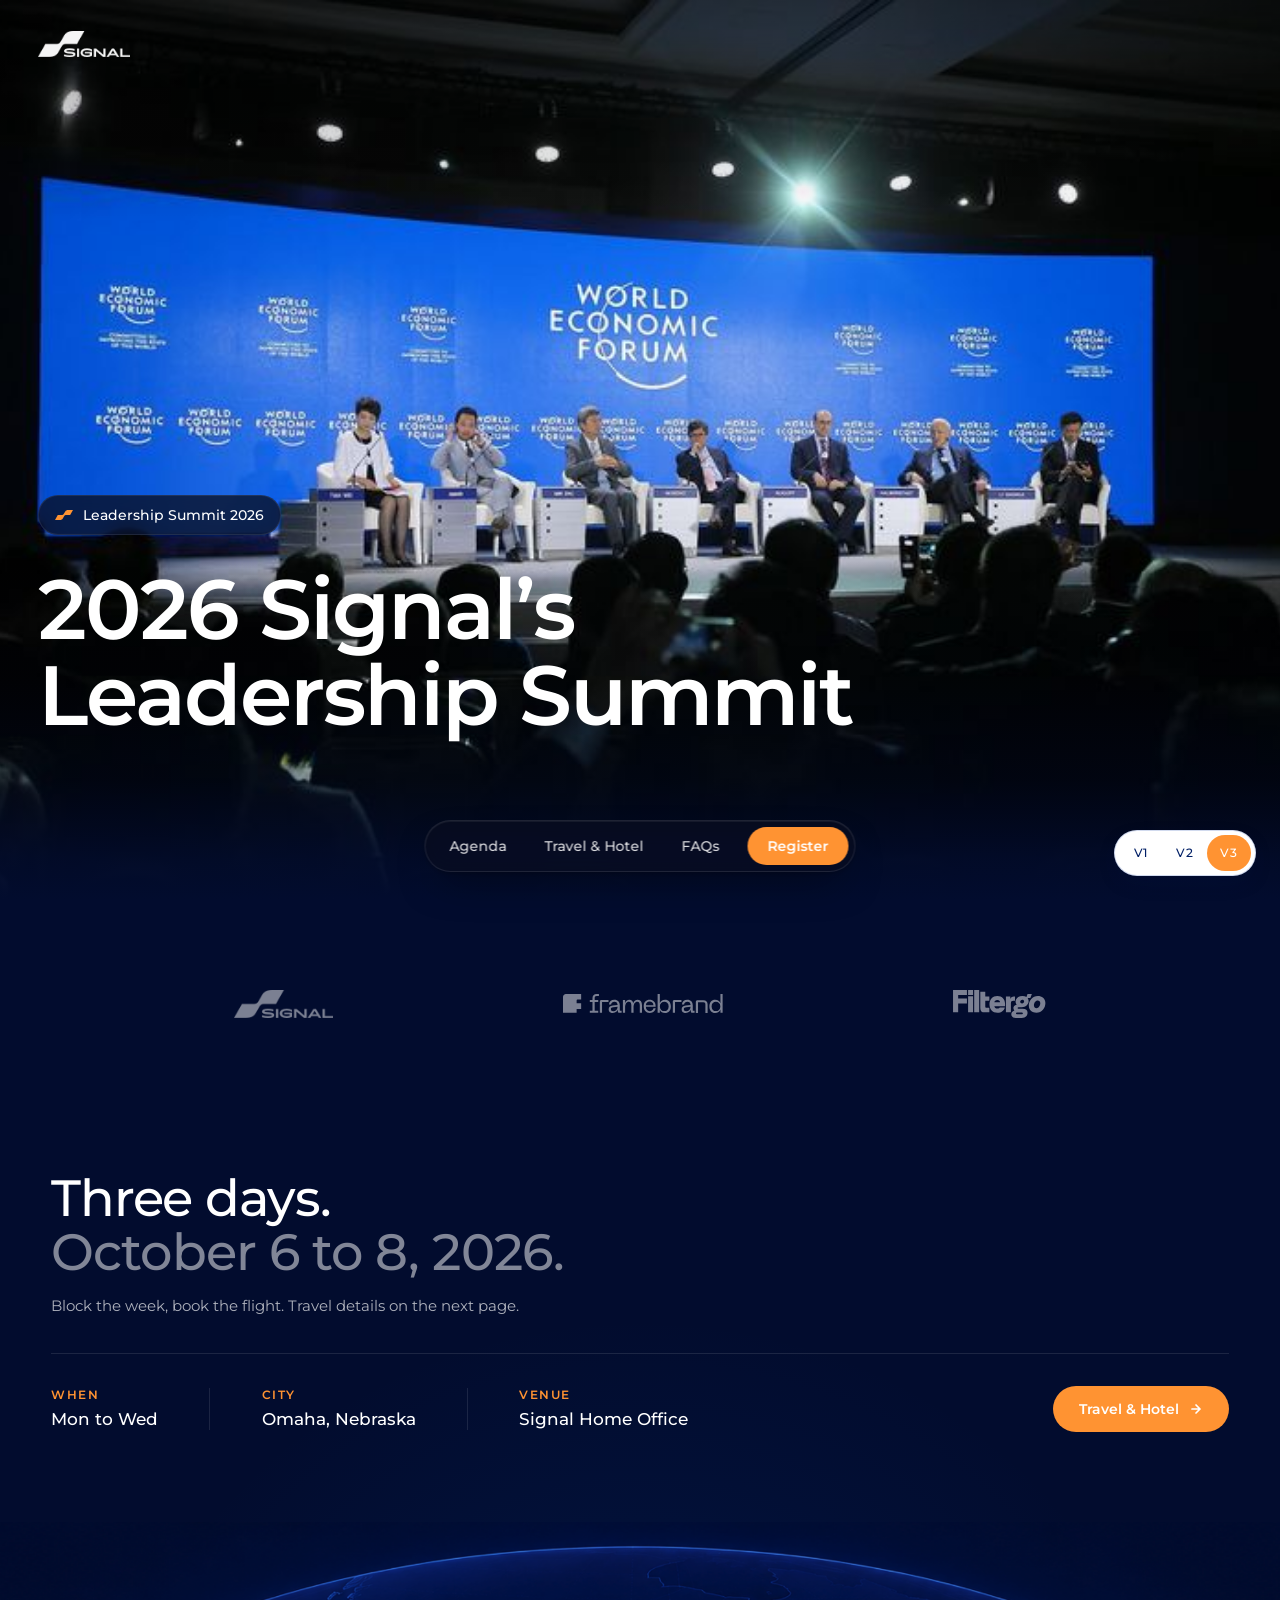
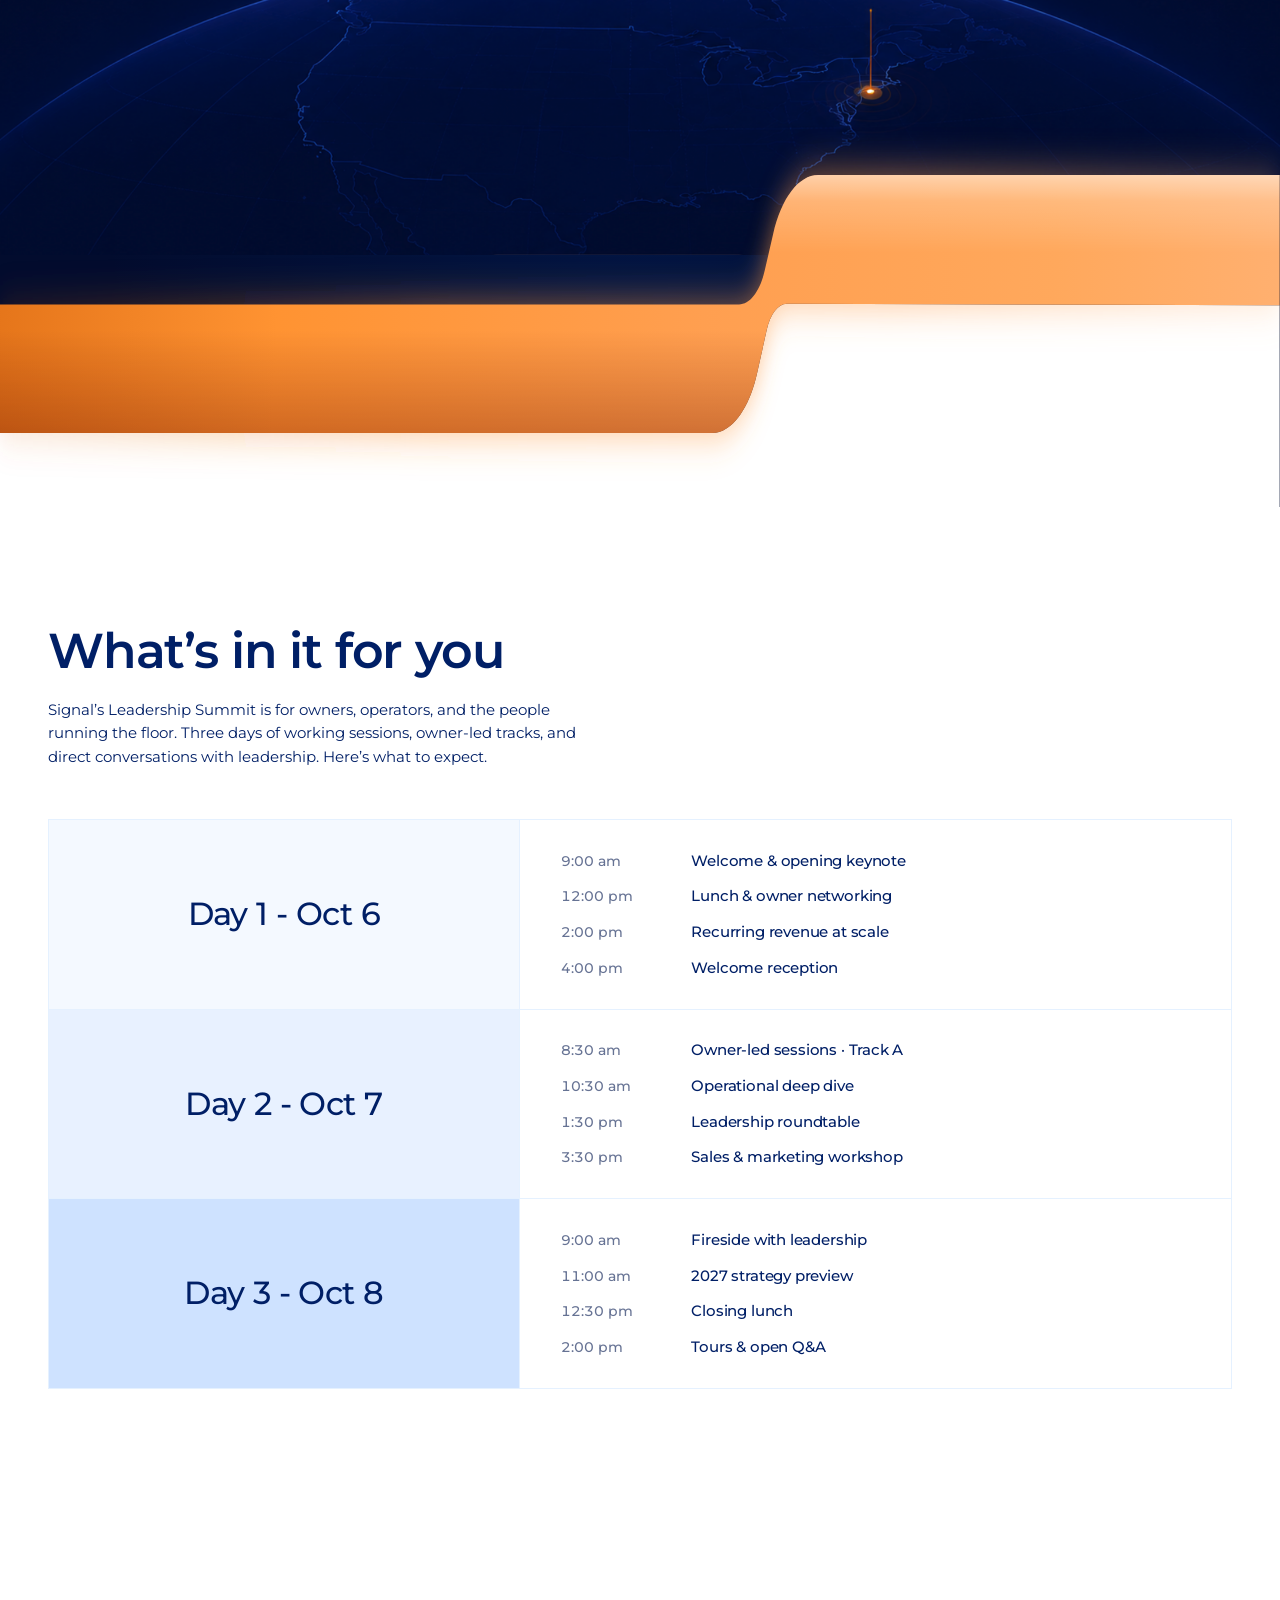
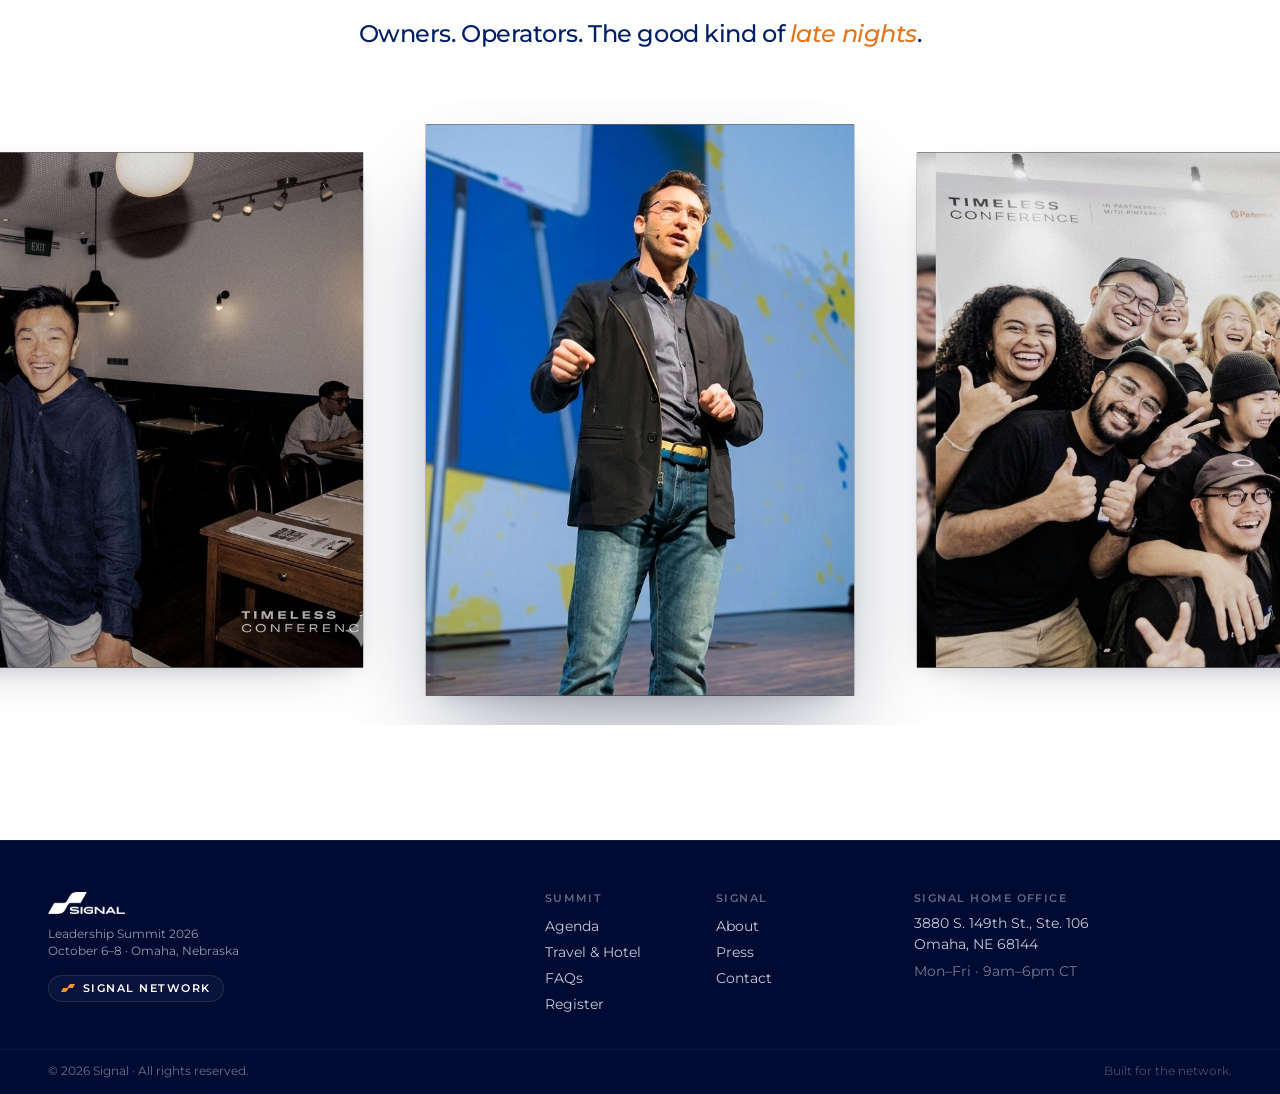
==== commit 8119a1a0: "Reel: strip the WebGL, ship a confident editorial carousel The WebGL refit (OGL meshes, velocity-cou" ====
--- a/site/index.html
+++ b/site/index.html
@@ -10,7 +10,7 @@
   <link rel="preconnect" href="https://fonts.gstatic.com" crossorigin />
   <link rel="stylesheet" href="https://fonts.googleapis.com/css2?family=Montserrat:wght@400;500;600;700&display=swap" />
 
-  <link rel="stylesheet" href="styles.css?v=4" />
+  <link rel="stylesheet" href="styles.css?v=10" />
 </head>
 <body>
 
@@ -170,7 +170,7 @@
 
           <path class="ribbon-bg-below"
             d="M0 174.5 H1001.77 C1029.04 174.5 1053.83 158.656 1065.29 133.903 L1078.67 105.006 C1083.75 94.03 1094.75 87.0109 1106.84 87.0278 L1800.5 88 V225 H0 Z"
-            fill="#F2F4F8" />
+            fill="#FFFFFF" />
 
           <g class="ribbon-layer ribbon-layer--glow" filter="url(#v3-rg-blur)">
             <path
@@ -208,119 +208,82 @@
     <!-- ============================================================== -->
     <section class="agenda" id="agenda">
       <div class="agenda__inner">
+
         <header class="agenda__head">
-          <span class="agenda__pill">
-            <span class="agenda__pill-mark" aria-hidden="true">
-              <svg viewBox="0 0 117 65" fill="none" xmlns="http://www.w3.org/2000/svg">
-                <path d="M98.5 32.5L117 0H83.6759C76.7307 0 70.2827 3.6031 66.6427 9.51805L55.4286 27.741C53.6086 30.6984 50.3847 32.5 46.912 32.5H18L0 65H33.5253C40.6318 65 47.2046 61.229 50.7912 55.0939L61.1044 37.453C62.8977 34.3855 66.1841 32.5 69.7374 32.5H98.5Z" fill="currentColor"/>
-              </svg>
-            </span>
-            Three working days
-          </span>
-          <h2 class="agenda__heading">
-            <span class="agenda__heading-line">Every session, hour by hour.</span>
-            <span class="agenda__heading-dates">Oct 6 to 8, 2026.</span>
-          </h2>
+          <h2 class="agenda__heading">What&rsquo;s in it for you</h2>
+          <p class="agenda__lede">Signal&rsquo;s Leadership Summit is for owners, operators, and the people running the floor. Three days of working sessions, owner-led tracks, and direct conversations with leadership. Here&rsquo;s what to expect.</p>
         </header>
 
-        <div class="agenda__days-grid">
-
-          <article class="agenda__day-card" data-day="1">
-            <header class="agenda__day-card-head">
-              <p class="agenda__day-card-label">Day 1</p>
-              <p class="agenda__day-card-date">Mon &middot; Oct 6</p>
-              <p class="agenda__day-card-summary">Opening day. Welcome, the state of Signal, and the year ahead.</p>
-            </header>
-            <ol class="agenda__list">
-              <li class="agenda__row">
-                <p class="agenda__time">9:00 AM</p>
-                <p class="agenda__title">Welcome &amp; opening keynote</p>
-                <p class="agenda__desc">Leadership opens the week with the year in context: what&rsquo;s working, what&rsquo;s not, and what to make of the next three days.</p>
-              </li>
-              <li class="agenda__row">
-                <p class="agenda__time">10:30 AM</p>
-                <p class="agenda__title">State of Signal</p>
-                <p class="agenda__desc">A look at 2026: where Signal is today, the bets we&rsquo;re making, and the network&rsquo;s biggest unlocks for the year ahead.</p>
-              </li>
-              <li class="agenda__row">
-                <p class="agenda__time">12:00 PM</p>
-                <p class="agenda__title">Lunch &amp; owner networking</p>
-                <p class="agenda__desc">Open-table lunch on the home office floor. No agenda: just owners, operators, and the leadership team in one room.</p>
-              </li>
-              <li class="agenda__row">
-                <p class="agenda__time">2:00 PM</p>
-                <p class="agenda__title">Recurring revenue at scale</p>
-                <p class="agenda__desc">A two-hour working session with the franchises hitting the highest recurring revenue ratios across the network today.</p>
-              </li>
-              <li class="agenda__row">
-                <p class="agenda__time">4:00 PM</p>
-                <p class="agenda__title">Welcome reception</p>
-                <p class="agenda__desc">Drinks, music, and dinner at the Old Market. A tradition every summit since the very first one in 2021.</p>
+        <div class="agenda__table">
+
+          <article class="agenda__row" data-day="1">
+            <div class="agenda__cell agenda__cell--label">
+              <h3 class="agenda__day-title">Day 1 - Oct 6</h3>
+            </div>
+            <ol class="agenda__cell agenda__cell--sessions">
+              <li class="agenda__session">
+                <p class="agenda__time">9:00 am</p>
+                <h4 class="agenda__title">Welcome &amp; opening keynote</h4>
+              </li>
+              <li class="agenda__session">
+                <p class="agenda__time">12:00 pm</p>
+                <h4 class="agenda__title">Lunch &amp; owner networking</h4>
+              </li>
+              <li class="agenda__session">
+                <p class="agenda__time">2:00 pm</p>
+                <h4 class="agenda__title">Recurring revenue at scale</h4>
+              </li>
+              <li class="agenda__session">
+                <p class="agenda__time">4:00 pm</p>
+                <h4 class="agenda__title">Welcome reception</h4>
               </li>
             </ol>
           </article>
 
-          <article class="agenda__day-card" data-day="2">
-            <header class="agenda__day-card-head">
-              <p class="agenda__day-card-label">Day 2</p>
-              <p class="agenda__day-card-date">Tue &middot; Oct 7</p>
-              <p class="agenda__day-card-summary">Deep work. Owner-led tracks, operations, and the leadership roundtable.</p>
-            </header>
-            <ol class="agenda__list">
-              <li class="agenda__row">
-                <p class="agenda__time">8:30 AM</p>
-                <p class="agenda__title">Owner-led sessions &middot; Track A</p>
-                <p class="agenda__desc">Three concurrent owner-led tracks. Pick the one closest to the bet you&rsquo;re making for the next twelve months.</p>
-              </li>
-              <li class="agenda__row">
-                <p class="agenda__time">10:30 AM</p>
-                <p class="agenda__title">Operational deep dive</p>
-                <p class="agenda__desc">The systems Signal franchises use to move from steady to standout. Built and led by the operators running them.</p>
-              </li>
-              <li class="agenda__row">
-                <p class="agenda__time">12:00 PM</p>
-                <p class="agenda__title">Lunch &amp; lightning talks</p>
-                <p class="agenda__desc">Five-minute lightning talks from owners, over lunch. Quick wins, hard lessons, and one rotten idea that almost worked.</p>
-              </li>
-              <li class="agenda__row">
-                <p class="agenda__time">1:30 PM</p>
-                <p class="agenda__title">Leadership roundtable</p>
-                <p class="agenda__desc">Closed-door working session with Signal&rsquo;s executive team. Bring the questions you&rsquo;ve been saving all year.</p>
-              </li>
-              <li class="agenda__row">
-                <p class="agenda__time">3:30 PM</p>
-                <p class="agenda__title">Sales &amp; marketing workshop</p>
-                <p class="agenda__desc">A hands-on workshop on the channels driving the most efficient sales for Signal franchises today.</p>
+          <article class="agenda__row" data-day="2">
+            <div class="agenda__cell agenda__cell--label">
+              <h3 class="agenda__day-title">Day 2 - Oct 7</h3>
+            </div>
+            <ol class="agenda__cell agenda__cell--sessions">
+              <li class="agenda__session">
+                <p class="agenda__time">8:30 am</p>
+                <h4 class="agenda__title">Owner-led sessions &middot; Track A</h4>
+              </li>
+              <li class="agenda__session">
+                <p class="agenda__time">10:30 am</p>
+                <h4 class="agenda__title">Operational deep dive</h4>
+              </li>
+              <li class="agenda__session">
+                <p class="agenda__time">1:30 pm</p>
+                <h4 class="agenda__title">Leadership roundtable</h4>
+              </li>
+              <li class="agenda__session">
+                <p class="agenda__time">3:30 pm</p>
+                <h4 class="agenda__title">Sales &amp; marketing workshop</h4>
               </li>
             </ol>
           </article>
 
-          <article class="agenda__day-card" data-day="3">
-            <header class="agenda__day-card-head">
-              <p class="agenda__day-card-label">Day 3</p>
-              <p class="agenda__day-card-date">Wed &middot; Oct 8</p>
-              <p class="agenda__day-card-summary">Looking forward. Fireside, the 2027 preview, and the close.</p>
-            </header>
-            <ol class="agenda__list">
-              <li class="agenda__row">
-                <p class="agenda__time">9:00 AM</p>
-                <p class="agenda__title">Fireside with leadership</p>
-                <p class="agenda__desc">A 90-minute fireside with Signal&rsquo;s executive team. Honest, on the record, the conversation that closes the summit with momentum.</p>
-              </li>
-              <li class="agenda__row">
-                <p class="agenda__time">11:00 AM</p>
-                <p class="agenda__title">2027 strategy preview</p>
-                <p class="agenda__desc">First look at the 2027 strategy, six months ahead of the public roadmap. For Signal owners and key employees only.</p>
-              </li>
-              <li class="agenda__row">
-                <p class="agenda__time">12:30 PM</p>
-                <p class="agenda__title">Closing lunch</p>
-                <p class="agenda__desc">The last lunch of the summit. Last questions, last handshakes, last reservations to lock in before next year.</p>
-              </li>
-              <li class="agenda__row">
-                <p class="agenda__time">2:00 PM</p>
-                <p class="agenda__title">Tours &amp; open Q&amp;A</p>
-                <p class="agenda__desc">Optional home-office tours and small-group Q&amp;A with the leadership team. Wrap up at your own pace.</p>
+          <article class="agenda__row" data-day="3">
+            <div class="agenda__cell agenda__cell--label">
+              <h3 class="agenda__day-title">Day 3 - Oct 8</h3>
+            </div>
+            <ol class="agenda__cell agenda__cell--sessions">
+              <li class="agenda__session">
+                <p class="agenda__time">9:00 am</p>
+                <h4 class="agenda__title">Fireside with leadership</h4>
+              </li>
+              <li class="agenda__session">
+                <p class="agenda__time">11:00 am</p>
+                <h4 class="agenda__title">2027 strategy preview</h4>
+              </li>
+              <li class="agenda__session">
+                <p class="agenda__time">12:30 pm</p>
+                <h4 class="agenda__title">Closing lunch</h4>
+              </li>
+              <li class="agenda__session">
+                <p class="agenda__time">2:00 pm</p>
+                <h4 class="agenda__title">Tours &amp; open Q&amp;A</h4>
               </li>
             </ol>
           </article>
@@ -345,12 +308,11 @@
 
       <div class="reel__stage" data-reel role="region" tabindex="0" aria-label="Image carousel, scroll horizontally">
         <div class="reel__track" data-reel-track>
-          <figure class="reel__card" data-idx="0"><img src="assets/glimpses/g1.jpeg" alt="Summit moment" loading="lazy" /></figure>
-          <figure class="reel__card" data-idx="1"><img src="assets/glimpses/g2.jpeg" alt="Summit moment" loading="lazy" /></figure>
-          <figure class="reel__card" data-idx="2"><img src="assets/glimpses/g3.jpeg" alt="Summit moment" loading="lazy" /></figure>
-          <figure class="reel__card" data-idx="3"><img src="assets/glimpses/g5.jpeg" alt="Summit moment" loading="lazy" /></figure>
-          <figure class="reel__card" data-idx="4"><img src="assets/glimpses/g7.jpeg" alt="Summit moment" loading="lazy" /></figure>
-          <figure class="reel__card" data-idx="5"><img src="assets/glimpses/g9.jpeg" alt="Summit moment" loading="lazy" /></figure>
+          <figure class="reel__card reel__card--portrait"  data-idx="0"><img src="assets/glimpses/s1.jpeg" alt="Summit moment" loading="lazy" /></figure>
+          <figure class="reel__card reel__card--landscape" data-idx="1"><img src="assets/glimpses/s2.jpeg" alt="Summit moment" loading="lazy" /></figure>
+          <figure class="reel__card reel__card--portrait"  data-idx="2"><img src="assets/glimpses/s3.jpeg" alt="Summit moment" loading="lazy" /></figure>
+          <figure class="reel__card reel__card--landscape" data-idx="3"><img src="assets/glimpses/s4.jpeg" alt="Summit moment" loading="lazy" /></figure>
+          <figure class="reel__card reel__card--portrait"  data-idx="4"><img src="assets/glimpses/s5.jpeg" alt="Summit moment" loading="lazy" /></figure>
         </div>
       </div>
     </section>
@@ -418,6 +380,6 @@
   </div>
 
   <script src="script.js?v=6"></script>
-  <script type="module" src="reel.js?v=1"></script>
+  <script src="reel.js?v=2" defer></script>
 </body>
 </html>
--- a/site/styles.css
+++ b/site/styles.css
@@ -719,201 +719,147 @@
 .summit-details__transition .ribbon-layer { will-change: transform, opacity; }
 
 /* ============================================================== */
-/*  AGENDA — 3-day session breakdown                                */
-/*  Left rail of days + scroll-progress bar; right side is a sticky */
-/*  stage that cross-fades each day in turn. A frosted-glass veil   */
-/*  sits at the bottom of the viewport, hinting at the next day.    */
+/*  AGENDA — "What's in it for you" table                           */
+/*  Heading + lede above a bordered ledger. Each row = one day:     */
+/*  big day/date label centered in the left cell, sessions list in  */
+/*  the right (white) cell. Only the label cell carries the blue    */
+/*  tint, and the tints deepen down the rows — the arc of the week. */
 /* ============================================================== */
 .agenda {
-  background: #F2F4F8;
+  background: var(--white);
   color: var(--signal-blue-deep);
-  padding: clamp(72px, 8vw, 120px) 0 clamp(64px, 7vw, 96px);
+  padding: clamp(80px, 9vw, 140px) 0 clamp(80px, 9vw, 140px);
   position: relative;
   z-index: 1;
 }
 .agenda__inner {
-  max-width: 1200px;
+  max-width: 1640px;
   margin: 0 auto;
   padding: 0 clamp(1.5rem, 4vw, 3rem);
 }
 
-/* ----- HEADING ----- Left-aligned, two-line cap, dark inverted pill. */
+/* ----- HEADING + LEDE ----- */
 .agenda__head {
-  text-align: left;
-  margin-bottom: clamp(48px, 5.5vw, 80px);
-  max-width: 720px;
-}
-.agenda__heading-dates {
-  display: block;
-  color: rgba(0, 22, 77, 0.5);
-  font-weight: 500;
-  letter-spacing: -0.018em;
-}
-.agenda__pill {
-  display: inline-flex;
-  align-items: center;
-  gap: 10px;
-  padding: 8px 16px 8px 12px;
-  background: rgba(0, 31, 102, 0.92);
-  color: #fff;
-  border-radius: 999px;
-  font-size: 11.5px;
-  font-weight: 500;
-  letter-spacing: 0.04em;
-  margin-bottom: 18px;
-}
-.agenda__pill-mark {
-  display: inline-flex;
-  width: 18px;
-  height: auto;
-  color: var(--signal-orange);
-}
-.agenda__pill-mark svg { width: 100%; height: auto; display: block; }
+  margin: 0 0 clamp(40px, 4vw, 64px);
+  max-width: 760px;
+}
 .agenda__heading {
-  margin: 0;
+  margin: 0 0 clamp(16px, 1.6vw, 22px);
   font-family: var(--font-sans);
-  font-weight: 500;
-  /* Peers with .summit-details__heading and .reel__heading. The two
-     spans inside each get their own line via display: block — no
-     text-wrap: balance, which was forcing the first sentence to break
-     into two ragged lines for "visual balance." */
-  font-size: clamp(28px, 3.4vw, 48px);
-  line-height: 1.06;
+  font-weight: 600;
+  font-size: clamp(36px, 3.82vw, 76px);
+  line-height: 1.13;
   letter-spacing: -0.024em;
   color: var(--signal-blue-deep);
 }
-.agenda__heading-line { display: block; }
-
-/* ----- THREE-CARD GRID -----
-   Three day-cards side by side, top-aligned. Equal widths give the
-   layout its visual balance; the inter-card gap carries the structure
-   instead of any visible card chrome. */
-.agenda__days-grid {
+.agenda__lede {
+  margin: 0;
+  font-size: clamp(15px, 1vw, 19px);
+  line-height: 1.55;
+  color: var(--signal-blue-deep);
+  max-width: 56ch;
+}
+
+/* ----- TABLE ----- A bordered ledger of three rows. Hairline grid
+   lines in soft blue; only label cells carry the deepening tint. */
+.agenda__table {
+  border: 1px solid #E5F1FF;
+}
+
+.agenda__row {
   display: grid;
-  grid-template-columns: repeat(3, minmax(0, 1fr));
-  gap: clamp(28px, 3.4vw, 56px);
-  align-items: start;
-}
-
-.agenda__day-card {
-  display: flex;
-  flex-direction: column;
-  gap: clamp(20px, 2.4vw, 32px);
-  min-width: 0;
-}
-
-/* Card header: eyebrow, date, one-line summary. Tight proximity. */
-.agenda__day-card-head {
-  display: flex;
-  flex-direction: column;
-  gap: 8px;
-}
-.agenda__day-card-label {
-  margin: 0;
-  font-size: 11.5px;
-  font-weight: 600;
-  letter-spacing: 0.14em;
-  text-transform: uppercase;
-  color: var(--signal-orange-deep);
-}
-.agenda__day-card-date {
-  margin: 0;
-  font-size: clamp(20px, 1.9vw, 26px);
-  font-weight: 600;
+  grid-template-columns: 622fr 940fr;
+  align-items: stretch;
+  border-top: 1px solid #E5F1FF;
+}
+.agenda__row:first-of-type { border-top: 0; }
+.agenda__row[data-day="1"] .agenda__cell--label { background: #F4F9FF; }
+.agenda__row[data-day="2"] .agenda__cell--label { background: #E8F1FF; }
+.agenda__row[data-day="3"] .agenda__cell--label { background: #CEE2FF; }
+
+/* ----- LEFT CELL ----- Day label, centered vertically and
+   horizontally in its cell. The dominant typographic moment. */
+.agenda__cell--label {
+  display: flex;
+  align-items: center;
+  justify-content: center;
+  padding: clamp(32px, 4vw, 64px);
+  border-right: 1px solid #E5F1FF;
+  text-align: center;
+  min-height: clamp(160px, 11.5vw, 222px);
+}
+.agenda__day-title {
+  margin: 0;
+  font-family: var(--font-sans);
+  font-weight: 500;
+  font-size: clamp(26px, 2.5vw, 48px);
   line-height: 1.15;
   letter-spacing: -0.018em;
   color: var(--signal-blue-deep);
-}
-.agenda__day-card-summary {
-  margin: 4px 0 0;
-  font-size: 14px;
-  line-height: 1.5;
+  white-space: nowrap;
+}
+
+/* ----- RIGHT CELL ----- Stacked time + title rows. Tabular times
+   on the left, titles on the right; no descriptions, no tags. */
+.agenda__cell--sessions {
+  list-style: none;
+  margin: 0;
+  padding: clamp(20px, 2.4vw, 32px) clamp(28px, 3.2vw, 48px);
+  display: flex;
+  flex-direction: column;
+  gap: clamp(10px, 1.2vw, 16px);
+}
+.agenda__session {
+  display: grid;
+  grid-template-columns: clamp(80px, 8vw, 100px) 1fr;
+  column-gap: clamp(20px, 2.4vw, 36px);
+  align-items: baseline;
+}
+.agenda__time {
+  margin: 0;
+  font-size: clamp(14px, 1.05vw, 15px);
+  font-weight: 500;
+  letter-spacing: 0;
   color: rgba(0, 22, 77, 0.6);
-  max-width: 32ch;
-}
-
-/* Session list within a card. Each row stacks vertically: time,
-   title, description. Inter-row gap creates the rhythm; no rules. */
-.agenda__list {
-  list-style: none;
-  padding: 0;
-  width: 100%;
-  display: flex;
-  flex-direction: column;
-  gap: clamp(20px, 2.4vw, 28px);
-}
-.agenda__row {
-  display: flex;
-  flex-direction: column;
-  gap: 6px;
-  padding: 0;
-  border: 0;
-  list-style: none;
-}
-.agenda__time {
-  margin: 0;
-  font-size: 11.5px;
-  font-weight: 600;
-  letter-spacing: 0.14em;
-  text-transform: uppercase;
-  color: rgba(0, 22, 77, 0.5);
   font-variant-numeric: tabular-nums slashed-zero;
 }
 .agenda__title {
   margin: 0;
-  font-size: 17px;
-  font-weight: 500;
-  line-height: 1.25;
-  letter-spacing: -0.018em;
+  font-size: clamp(15px, 1.15vw, 17px);
+  font-weight: 500;
+  line-height: 1.35;
+  letter-spacing: -0.012em;
   color: var(--signal-blue-deep);
   text-wrap: balance;
 }
-.agenda__desc {
-  margin: 2px 0 0;
-  font-size: 14px;
-  line-height: 1.5;
-  color: rgba(0, 22, 77, 0.6);
-  max-width: 36ch;
-}
 
 /* ===== RESPONSIVE ===== */
-@media (max-width: 960px) {
-  .agenda__days-grid {
-    grid-template-columns: repeat(2, minmax(0, 1fr));
-    gap: clamp(28px, 4vw, 48px);
+@media (max-width: 720px) {
+  .agenda__row {
+    grid-template-columns: 1fr;
   }
-  .agenda__day-card:last-child {
-    grid-column: 1 / -1;
-    max-width: 50%;
+  .agenda__cell--label {
+    border-right: 0;
+    border-bottom: 1px solid rgba(0, 22, 77, 0.12);
+    padding: clamp(24px, 5vw, 36px);
   }
-}
-@media (max-width: 640px) {
-  .agenda__head { max-width: none; }
-  .agenda__days-grid {
-    grid-template-columns: 1fr;
-    gap: clamp(40px, 7vw, 56px);
+  .agenda__cell--sessions {
+    padding: clamp(20px, 5vw, 32px);
   }
-  .agenda__day-card:last-child {
-    max-width: none;
-  }
-  .agenda__day-card-summary,
-  .agenda__desc {
-    max-width: none;
-  }
-}
-
-
-/* ============================================================== */
-/*  REEL — horizontal scroll-on-hover slider after the agenda.     */
-/*  White ground, 14 cards on a track. As the track scrolls under  */
-/*  a fixed focus zone, cards tilt in perspective and scale, so    */
-/*  the eye lands on whichever card is closest to center. Driven   */
-/*  by a lerped JS scroll target — every transform is composed     */
-/*  from CSS variables (--scroll, --dist) that the loop updates.   */
+}
+
+
+/* ============================================================== */
+/*  REEL — horizontal photo carousel.                              */
+/*  Pure CSS scroll-snap layout. Cards alternate portrait vs        */
+/*  landscape for an editorial rhythm. The focused (centered) card  */
+/*  scales up and saturates; off-center cards relax to a quieter    */
+/*  scale + slight desaturation. JS owns wheel/drag input and       */
+/*  drives a per-card --proximity (0..1) the CSS reads from.        */
 /* ============================================================== */
 .reel {
   background: var(--white);
-  padding: clamp(96px, 11vw, 180px) 0 clamp(96px, 12vw, 180px);
+  padding: clamp(80px, 9vw, 140px) 0 clamp(80px, 9vw, 140px);
   overflow: hidden;
 }
 .reel__inner {
@@ -923,235 +869,125 @@
 }
 .reel__head {
   text-align: center;
-  margin-bottom: clamp(48px, 6vw, 80px);
+  margin-bottom: clamp(36px, 4vw, 60px);
   display: flex;
   flex-direction: column;
   align-items: center;
-  gap: clamp(14px, 1.6vw, 22px);
+  gap: clamp(12px, 1.4vw, 18px);
 }
 .reel__heading {
   margin: 0;
   font-family: var(--font-sans);
   font-weight: 500;
-  /* One-line treatment. Smaller than the other section H2s; reads as
-     a caption to the reel rather than competing with the photos. */
   font-size: clamp(20px, 1.9vw, 26px);
-  line-height: 1.1;
+  line-height: 1.2;
   letter-spacing: -0.018em;
   color: var(--signal-blue-deep);
-  max-width: none;
-  white-space: nowrap;
   text-wrap: balance;
-}
-@media (max-width: 760px) {
-  .reel__heading { white-space: normal; font-size: clamp(18px, 4.4vw, 26px); }
 }
 .reel__heading em {
   font-style: italic;
   font-weight: 500;
   color: var(--signal-orange-deep);
 }
-.reel__hint {
-  margin: 0;
-  font-size: 11.5px;
-  font-weight: 600;
-  letter-spacing: 0.14em;
-  text-transform: uppercase;
-  color: rgba(0, 22, 77, 0.42);
-  display: inline-flex;
-  align-items: center;
-  gap: 8px;
-}
-.reel__hint-mark {
-  display: inline-flex;
-  align-items: center;
-  justify-content: center;
-  width: 22px;
-  height: 22px;
-  border-radius: 999px;
-  background: rgba(0, 22, 77, 0.06);
-  color: var(--signal-blue-deep);
-  font-size: 14px;
-  line-height: 1;
-}
-
-/* Stage — full-width strip. When the WebGL refit is active, all
-   visible pixels come from the .reel__canvas overlay. The DOM track
-   stays in place for layout / a11y but is hidden visually. The
-   default cursor is suppressed once .reel__stage--webgl is on;
-   .reel__cursor (the floating pill) takes over visually. */
+
+/* Stage — horizontal scroll container. Scroll-snap handles the
+   magnetic land. The inline padding makes the first and last card
+   able to settle at the visual center of the stage. */
 .reel__stage {
   position: relative;
   width: 100%;
-  height: clamp(320px, 44vh, 480px);
-  overflow: hidden;
-  cursor: ew-resize;
+  overflow-x: auto;
+  overflow-y: visible;
+  scroll-snap-type: x mandatory;
+  scroll-behavior: smooth;
+  scrollbar-width: none;             /* Firefox */
+  -ms-overflow-style: none;
+  cursor: grab;
   outline: none;
   -webkit-tap-highlight-color: transparent;
-  touch-action: pan-y;
-}
-.reel__stage--webgl { cursor: none; }
-@media (hover: none) { .reel__stage--webgl { cursor: auto; } }
+  padding-block: clamp(20px, 2.4vw, 36px); /* room for the focus-card lift */
+}
+.reel__stage::-webkit-scrollbar { display: none; }
 .reel__stage:focus-visible {
   outline: 2px solid var(--signal-orange);
   outline-offset: 8px;
 }
-
-/* WebGL canvas — overlays the stage 1:1. Added by reel.js. */
-.reel__canvas {
-  position: absolute;
-  inset: 0;
-  width: 100%;
-  height: 100%;
-  display: block;
-  pointer-events: none;
-}
-
-/* Cursor companion — floats inside the stage, follows the pointer.
-   Visible only while a pointer is over the stage; scales up + flips
-   to orange while dragging. JS owns the translate3d() positioning. */
-.reel__cursor {
-  position: absolute;
-  top: 0;
-  left: 0;
-  width: 56px;
-  height: 56px;
-  border-radius: 999px;
-  background: rgba(2, 12, 46, 0.92);
-  color: var(--white);
-  display: flex;
-  align-items: center;
-  justify-content: center;
-  pointer-events: none;
-  opacity: 0;
-  scale: 0.6;
-  transition:
-    opacity 220ms cubic-bezier(0.22, 1, 0.36, 1),
-    scale 180ms cubic-bezier(0.22, 1, 0.36, 1),
-    background 200ms cubic-bezier(0.22, 1, 0.36, 1);
-  z-index: 6;
-  will-change: transform, opacity, scale;
-}
-.reel__cursor svg { width: 22px; height: 22px; display: block; }
-.reel__cursor.is-visible { opacity: 1; scale: 1; }
-.reel__cursor.is-dragging { scale: 1.18; background: var(--signal-orange); }
-@media (hover: none) { .reel__cursor { display: none; } }
-
-/* Track — keeps a CSS layout for the reduced-motion / mobile fallback.
-   The 3-up math is preserved so the JS measurement (which reads
-   getComputedStyle on .reel__track) still resolves the same card width. */
+.reel__stage.is-dragging { cursor: grabbing; }
+.reel__stage.is-dragging .reel__card { transition: none; }
+
+/* Track — single flex row. The 50vw padding on each side lets the
+   first and last card snap to the stage center. */
 .reel__track {
-  --reel-gap: clamp(16px, 1.8vw, 32px);
-  position: absolute;
-  inset: 0;
-  display: flex;
-  align-items: center;
-  gap: var(--reel-gap);
-  padding-inline: var(--reel-gap);
-}
-
-/* Card — flat rectangles, no per-card 3D transforms. The shader owns
-   the bend now. The CSS still defines the slot size so reel.js can
-   compute layout symmetrically with whatever the browser thinks. */
+  display: inline-flex;
+  align-items: center;
+  gap: clamp(20px, 2.4vw, 44px);
+  padding-inline: max(48px, calc(50vw - clamp(140px, 18vw, 280px)));
+  height: clamp(360px, 44vw, 560px);
+}
+
+/* Card — fixed height; width derives from aspect ratio modifier.
+   Each card has a --proximity (0..1) the JS sets — 1 when the card
+   is dead-center, 0 when it's at the edge of the stage. CSS uses
+   that to ease scale + saturation, so the focused card draws the eye
+   while the others recede. */
 .reel__card {
-  /* Each card is ~40% of the stage. Two cards land fully in view; the
-     third peeks at the edge, signalling the strip continues. */
-  --card-w: 40%;
-  flex: 0 0 var(--card-w);
-  aspect-ratio: 4 / 3;
+  --proximity: 0;
+  flex: 0 0 auto;
+  height: clamp(360px, 44vw, 560px);
   margin: 0;
   position: relative;
   overflow: hidden;
   background: #0c0e1a;
+  scroll-snap-align: center;
+  scroll-snap-stop: always;
+  user-select: none;
+  -webkit-user-drag: none;
+  transform-origin: center center;
+  transform: scale(calc(0.92 + var(--proximity) * 0.10));
+  filter: saturate(calc(0.7 + var(--proximity) * 0.35));
   box-shadow:
-    0 32px 80px -28px rgba(2, 12, 46, 0.32),
+    0 calc(20px + var(--proximity) * 28px) calc(60px + var(--proximity) * 40px) calc(-28px) rgba(2, 12, 46, calc(0.25 + var(--proximity) * 0.18)),
     0 8px 22px -10px rgba(2, 12, 46, 0.18);
-}
+  transition:
+    transform 360ms cubic-bezier(0.22, 1, 0.36, 1),
+    filter 360ms cubic-bezier(0.22, 1, 0.36, 1),
+    box-shadow 360ms cubic-bezier(0.22, 1, 0.36, 1);
+}
+/* Two aspect-ratio variants drive the editorial alternation. */
+.reel__card--portrait  { aspect-ratio: 3 / 4; }
+.reel__card--landscape { aspect-ratio: 16 / 10; }
 .reel__card img {
   display: block;
   width: 100%;
   height: 100%;
   object-fit: cover;
-  -webkit-user-drag: none;
-  user-select: none;
-}
-
-/* When the WebGL refit is active, the DOM track is hidden — the
-   canvas paints everything. Cards stay in the DOM for SR/SEO. */
-.reel__stage--webgl .reel__track {
-  opacity: 0;
-  visibility: hidden;
   pointer-events: none;
 }
 
-/* Branded badge card — dark Signal-blue surface with the chevron
-   mark and "Summit · 2025" caption sitting bottom-left. */
-.reel__card--badge {
-  background: linear-gradient(
-    135deg,
-    var(--signal-blue) 0%,
-    var(--signal-blue-deep) 55%,
-    #000A33 100%
-  );
-  display: flex;
-  align-items: flex-end;
-  padding: clamp(20px, 1.8vw, 28px);
-}
-.reel__badge {
-  display: inline-flex;
-  align-items: center;
-  gap: 10px;
-  padding: 8px 14px;
-  background: rgba(0, 0, 0, 0.32);
-  border: 1px solid rgba(255, 255, 255, 0.12);
-  border-radius: 999px;
-  font-size: 11.5px;
-  font-weight: 600;
-  letter-spacing: 0.14em;
-  text-transform: uppercase;
-  color: var(--white);
-}
-.reel__badge-mark {
-  width: 16px;
-  height: 9px;
-  color: var(--signal-orange);
-  display: inline-flex;
-}
-.reel__badge-mark svg { width: 100%; height: 100%; }
-
-/* Reduced motion — cards stay flat at rest anyway; this just keeps
-   them flat when the user starts scrolling (the JS skips the morph
-   loop under prefers-reduced-motion). */
+/* Responsive — touch users scroll natively, no JS lerp needed. */
+@media (max-width: 880px) {
+  .reel__track { height: clamp(320px, 60vw, 480px); }
+  .reel__card  { height: clamp(320px, 60vw, 480px); }
+}
+@media (max-width: 640px) {
+  .reel__track {
+    height: clamp(280px, 70vw, 420px);
+    padding-inline: clamp(16px, 5vw, 32px);
+    gap: 14px;
+  }
+  .reel__card { height: clamp(280px, 70vw, 420px); }
+}
+
+/* Reduced motion — drop the proximity lift entirely. */
 @media (prefers-reduced-motion: reduce) {
-  .reel__card { transform: none; }
-}
-
-/* Responsive — tablet shows two cards instead of three. Below 640px
-   the stage scrolls natively (no JS lerp) so touch users can flick. */
-@media (max-width: 880px) {
-  .reel__card { --card-w: 60%; }
-  .reel__stage { height: clamp(280px, 50vh, 420px); }
-}
-@media (max-width: 640px) {
-  .reel__stage {
-    overflow-x: auto;
-    overflow-y: hidden;
-    scroll-snap-type: x mandatory;
-    -webkit-overflow-scrolling: touch;
+  .reel__card {
+    transform: none;
+    filter: none;
+    transition: none;
   }
-  .reel__track {
-    position: relative;
-    inset: auto;
-    transform: none !important;
-    padding-inline: clamp(16px, 6vw, 32px);
-  }
-  .reel__card {
-    transform: none !important;
-    opacity: 1 !important;
-    filter: none !important;
-    scroll-snap-align: center;
-  }
-}
+}
+
 
 
 /* ============================================================== */
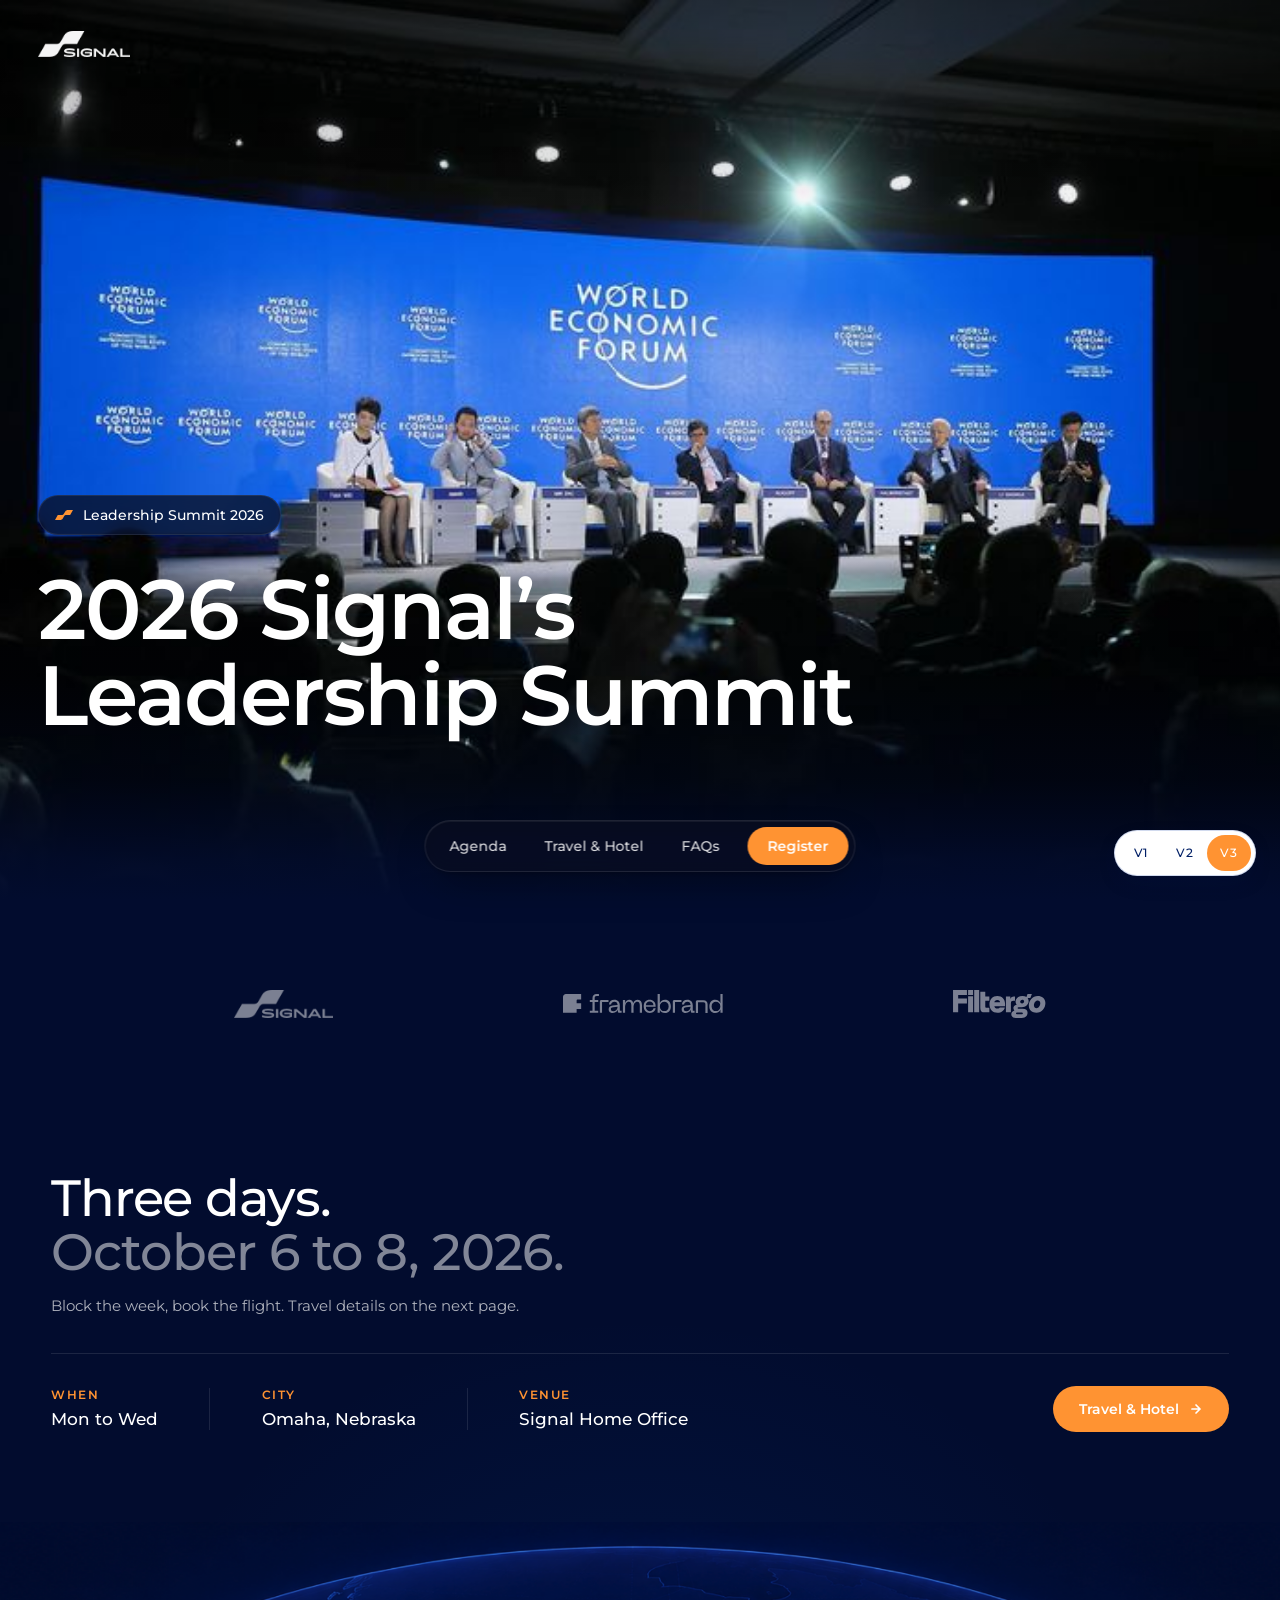
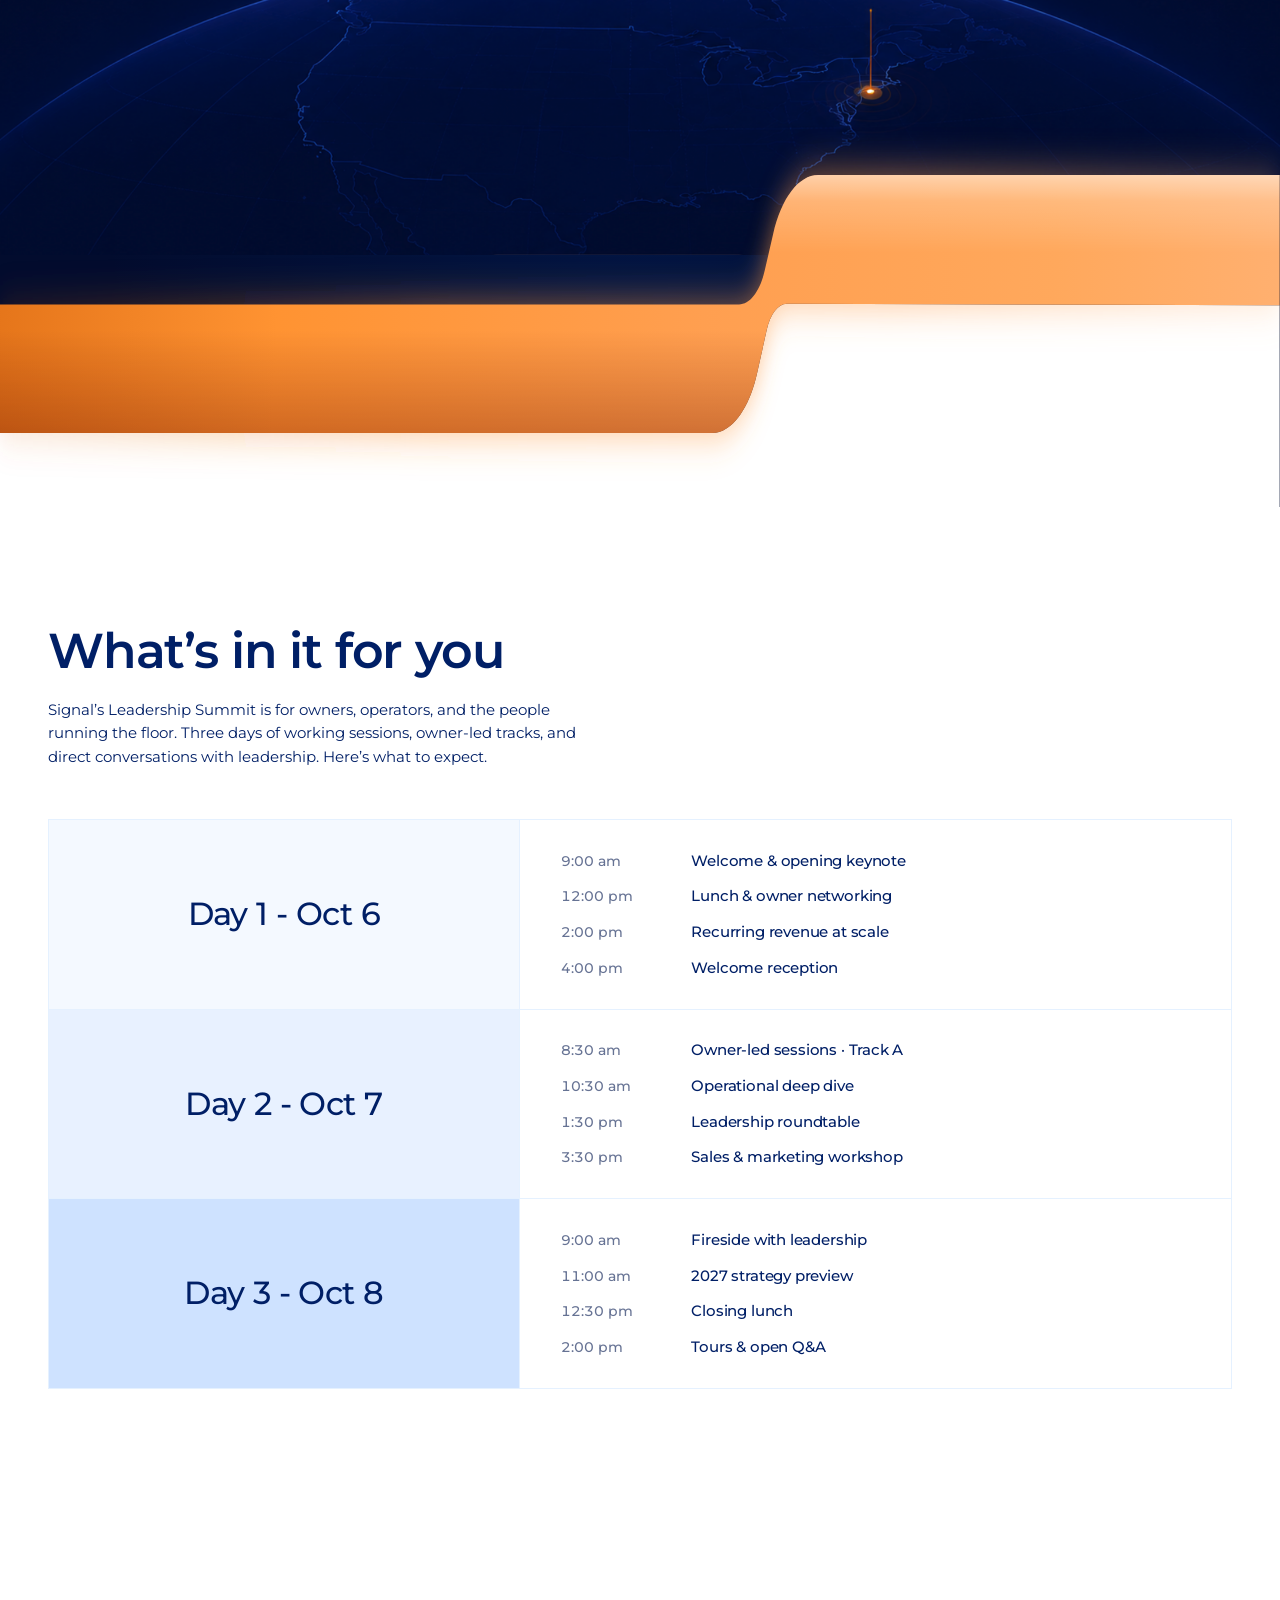
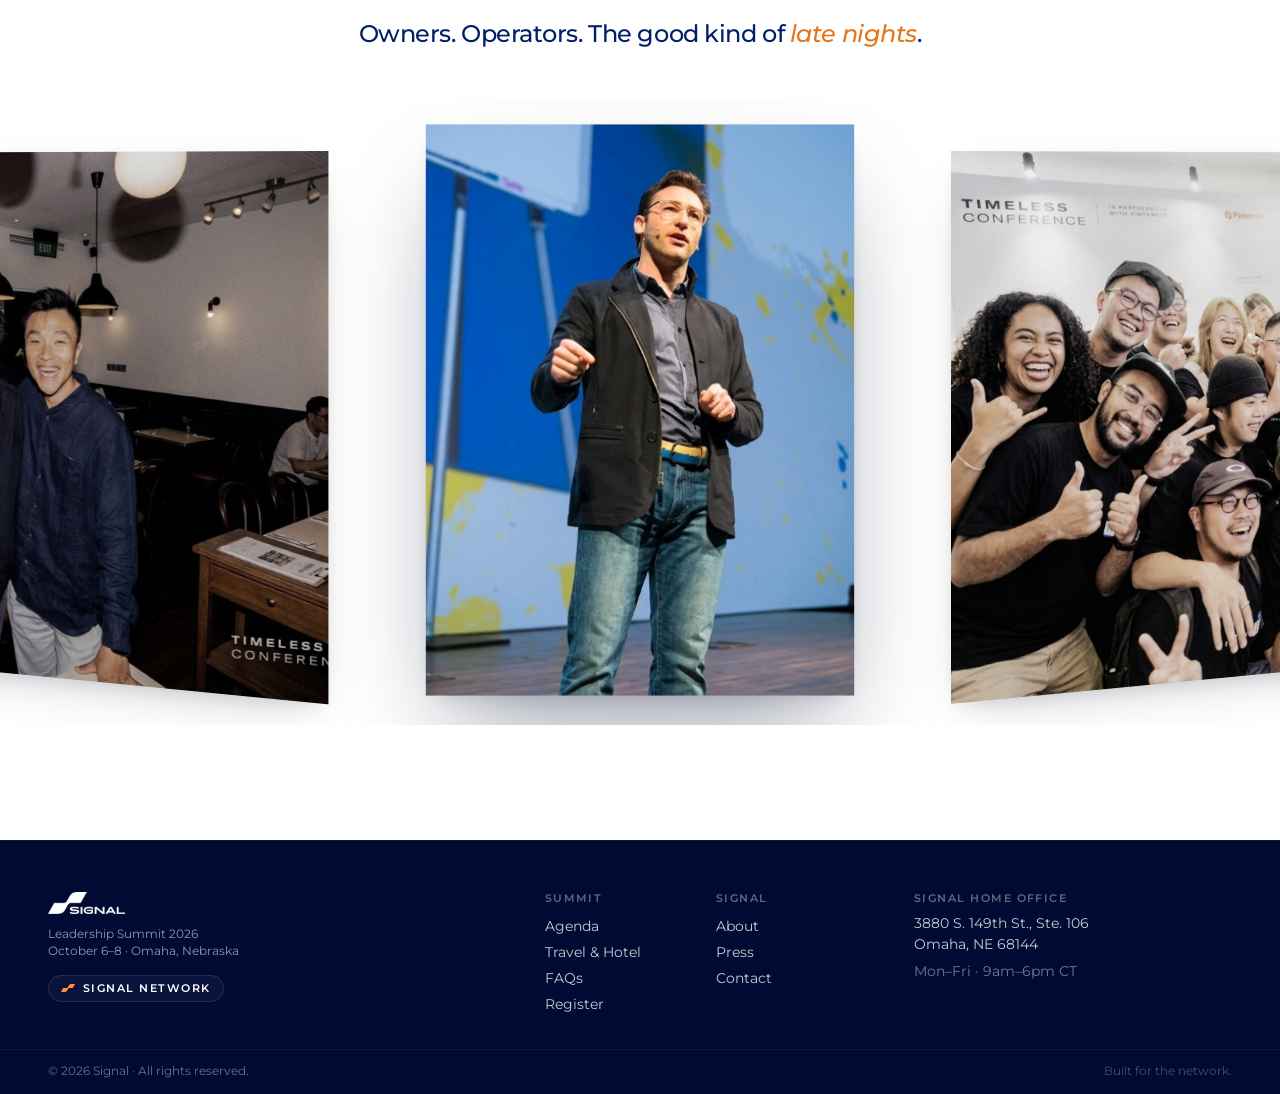
==== commit 612600a3: "Reel: restore scroll-driven animation (CSS-only, no WebGL) Earlier strip-down removed too much. The " ====
--- a/site/index.html
+++ b/site/index.html
@@ -10,7 +10,7 @@
   <link rel="preconnect" href="https://fonts.gstatic.com" crossorigin />
   <link rel="stylesheet" href="https://fonts.googleapis.com/css2?family=Montserrat:wght@400;500;600;700&display=swap" />
 
-  <link rel="stylesheet" href="styles.css?v=10" />
+  <link rel="stylesheet" href="styles.css?v=11" />
 </head>
 <body>
 
@@ -380,6 +380,6 @@
   </div>
 
   <script src="script.js?v=6"></script>
-  <script src="reel.js?v=2" defer></script>
+  <script src="reel.js?v=3" defer></script>
 </body>
 </html>
--- a/site/styles.css
+++ b/site/styles.css
@@ -917,22 +917,30 @@
 .reel__stage.is-dragging .reel__card { transition: none; }
 
 /* Track — single flex row. The 50vw padding on each side lets the
-   first and last card snap to the stage center. */
+   first and last card snap to the stage center. The track exposes a
+   --velocity (0..1) that the cards read for their scroll-driven tilt;
+   perspective gives the rotateY a true 3D depth read. */
 .reel__track {
+  --velocity: 0;
   display: inline-flex;
   align-items: center;
   gap: clamp(20px, 2.4vw, 44px);
   padding-inline: max(48px, calc(50vw - clamp(140px, 18vw, 280px)));
   height: clamp(360px, 44vw, 560px);
+  perspective: 1500px;
+  perspective-origin: 50% 50%;
 }
 
 /* Card — fixed height; width derives from aspect ratio modifier.
-   Each card has a --proximity (0..1) the JS sets — 1 when the card
-   is dead-center, 0 when it's at the edge of the stage. CSS uses
-   that to ease scale + saturation, so the focused card draws the eye
-   while the others recede. */
+   Each card carries two JS-driven variables:
+     --proximity   (0..1, 1 = dead center)
+     --signed-dist (-1..+1, sign + distance)
+   Combined with --velocity on the track, the transform composes a
+   resting state (flat, scaled by proximity) AND a scroll-driven
+   tilt/skew that grows with how hard the user is scrubbing. */
 .reel__card {
   --proximity: 0;
+  --signed-dist: 0;
   flex: 0 0 auto;
   height: clamp(360px, 44vw, 560px);
   margin: 0;
@@ -943,16 +951,25 @@
   scroll-snap-stop: always;
   user-select: none;
   -webkit-user-drag: none;
+  transform-style: preserve-3d;
   transform-origin: center center;
-  transform: scale(calc(0.92 + var(--proximity) * 0.10));
+  transform:
+    rotateY(calc(var(--signed-dist) * var(--velocity) * 14deg))
+    skewY(calc(var(--signed-dist) * var(--velocity) * -2.2deg))
+    scale(calc(0.92 + var(--proximity) * 0.10));
   filter: saturate(calc(0.7 + var(--proximity) * 0.35));
   box-shadow:
     0 calc(20px + var(--proximity) * 28px) calc(60px + var(--proximity) * 40px) calc(-28px) rgba(2, 12, 46, calc(0.25 + var(--proximity) * 0.18)),
     0 8px 22px -10px rgba(2, 12, 46, 0.18);
+  /* No transition on `transform` — the JS-driven CSS variables update
+     every frame at 60fps and the browser's scroll-snap is doing the
+     actual scroll easing. Adding a CSS transition on top would lag
+     the tilt behind the scroll position. We keep a short transition
+     on filter + shadow for color smoothness only. */
   transition:
-    transform 360ms cubic-bezier(0.22, 1, 0.36, 1),
-    filter 360ms cubic-bezier(0.22, 1, 0.36, 1),
+    filter 180ms cubic-bezier(0.22, 1, 0.36, 1),
     box-shadow 360ms cubic-bezier(0.22, 1, 0.36, 1);
+  will-change: transform;
 }
 /* Two aspect-ratio variants drive the editorial alternation. */
 .reel__card--portrait  { aspect-ratio: 3 / 4; }
@@ -963,6 +980,12 @@
   height: 100%;
   object-fit: cover;
   pointer-events: none;
+  /* Subtle parallax — image slides opposite to the card's offset, so
+     content reads as if behind the card surface. Magnitude scales
+     with proximity so off-center cards aren't dramatically warped. */
+  transform: translate3d(calc(var(--signed-dist) * -2.5%), 0, 0);
+  transition: transform 360ms cubic-bezier(0.22, 1, 0.36, 1);
+  will-change: transform;
 }
 
 /* Responsive — touch users scroll natively, no JS lerp needed. */
